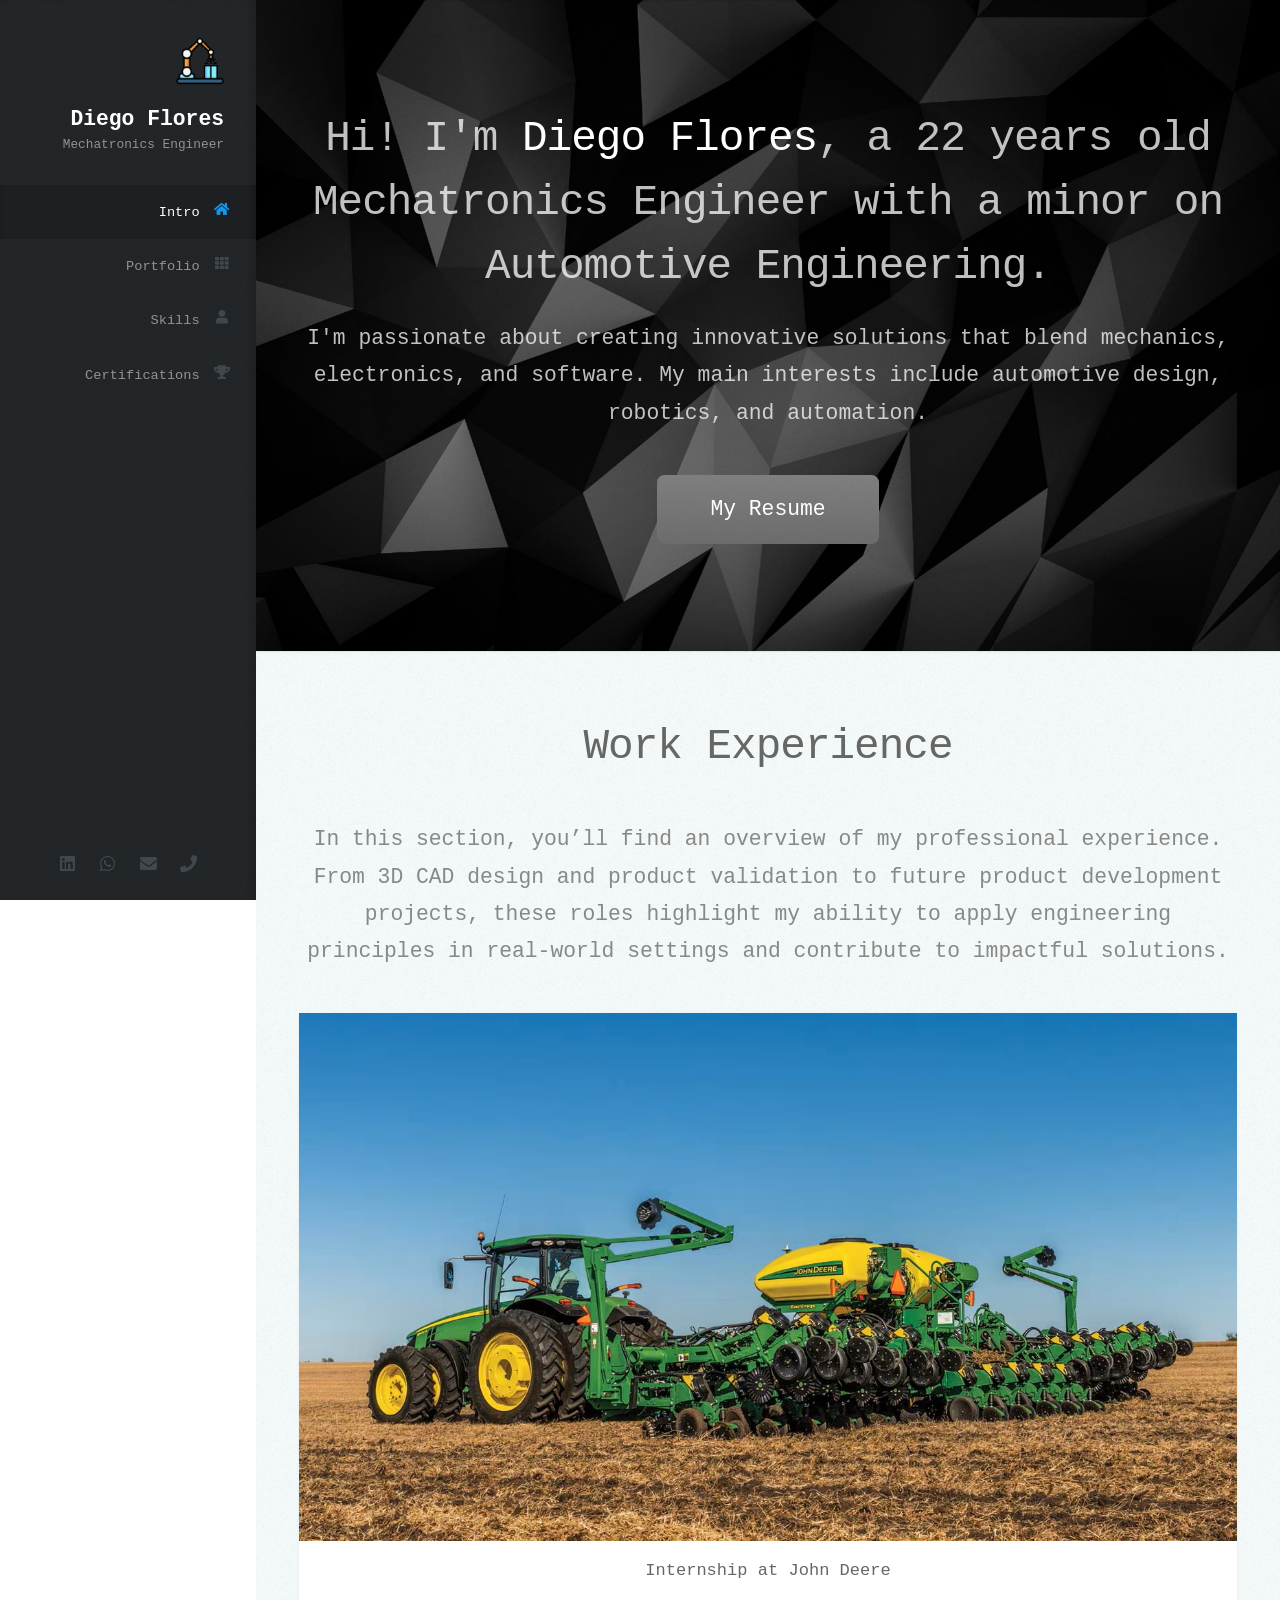
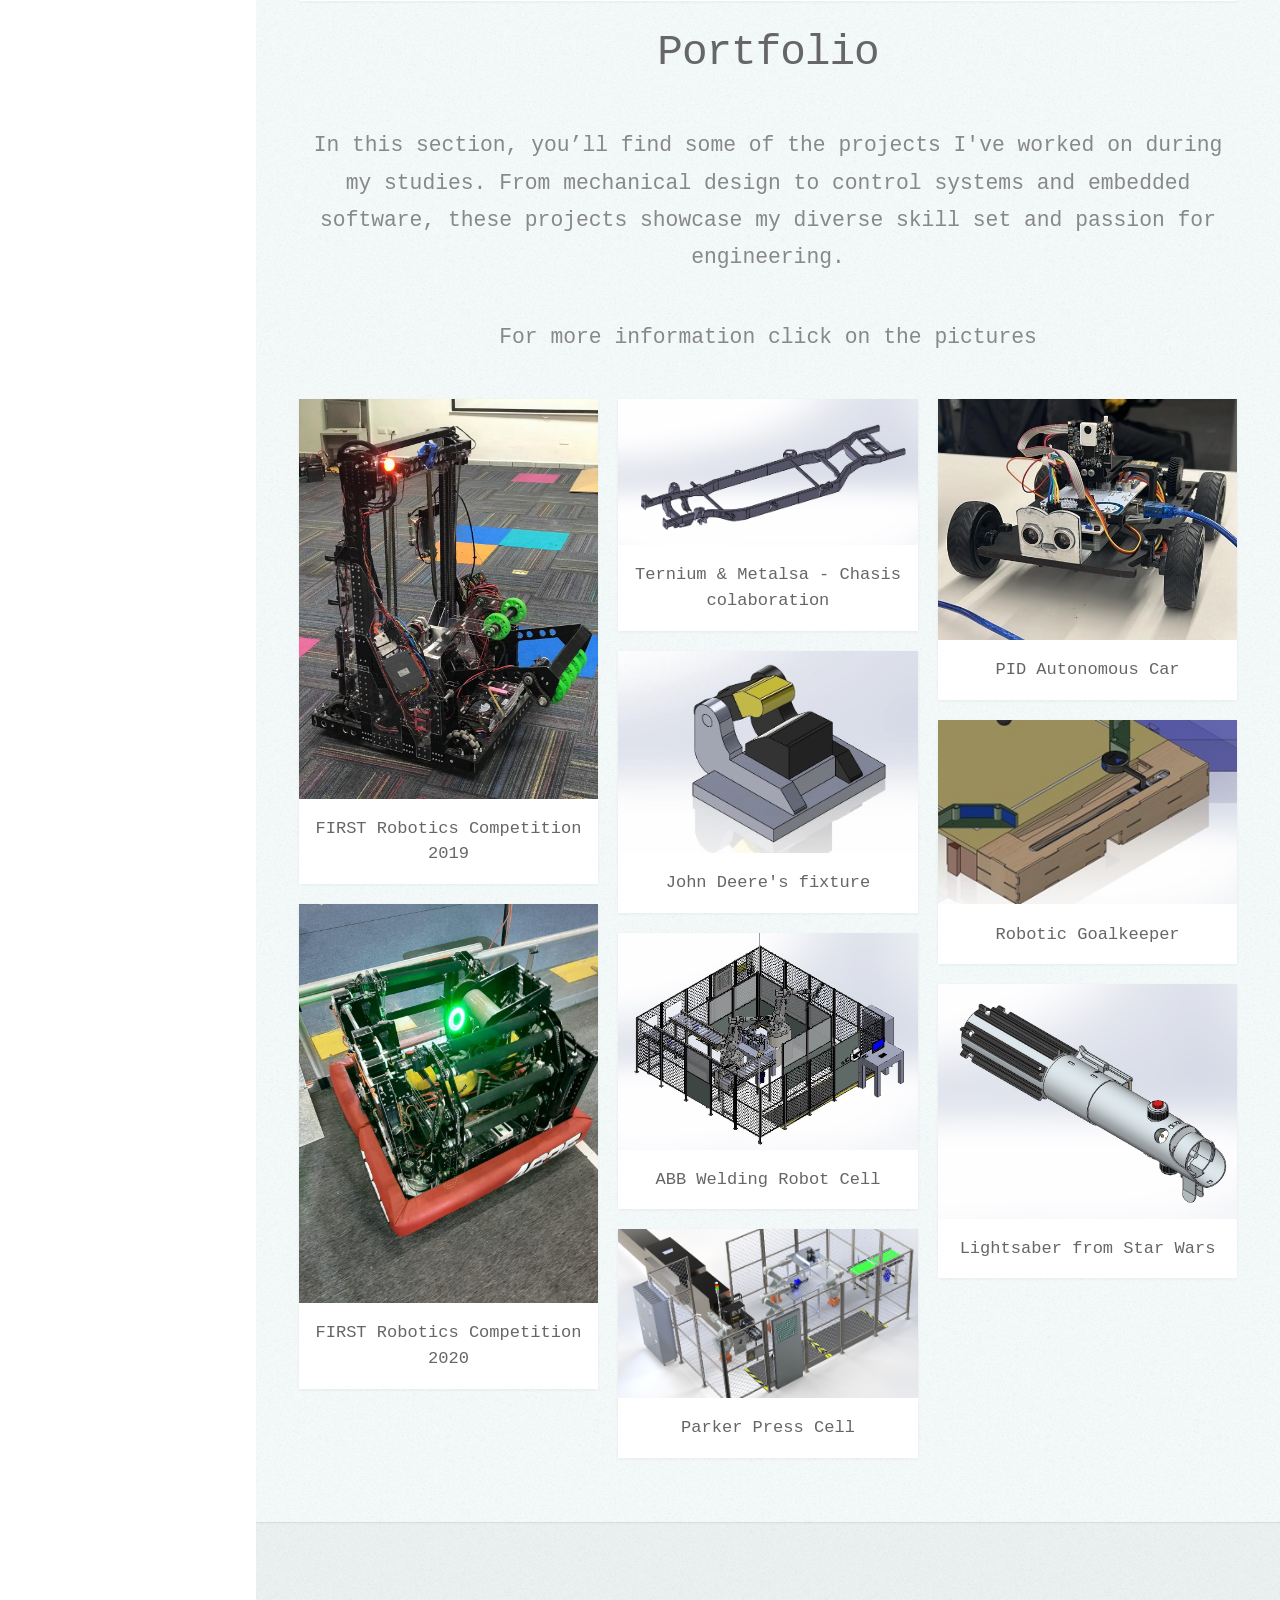
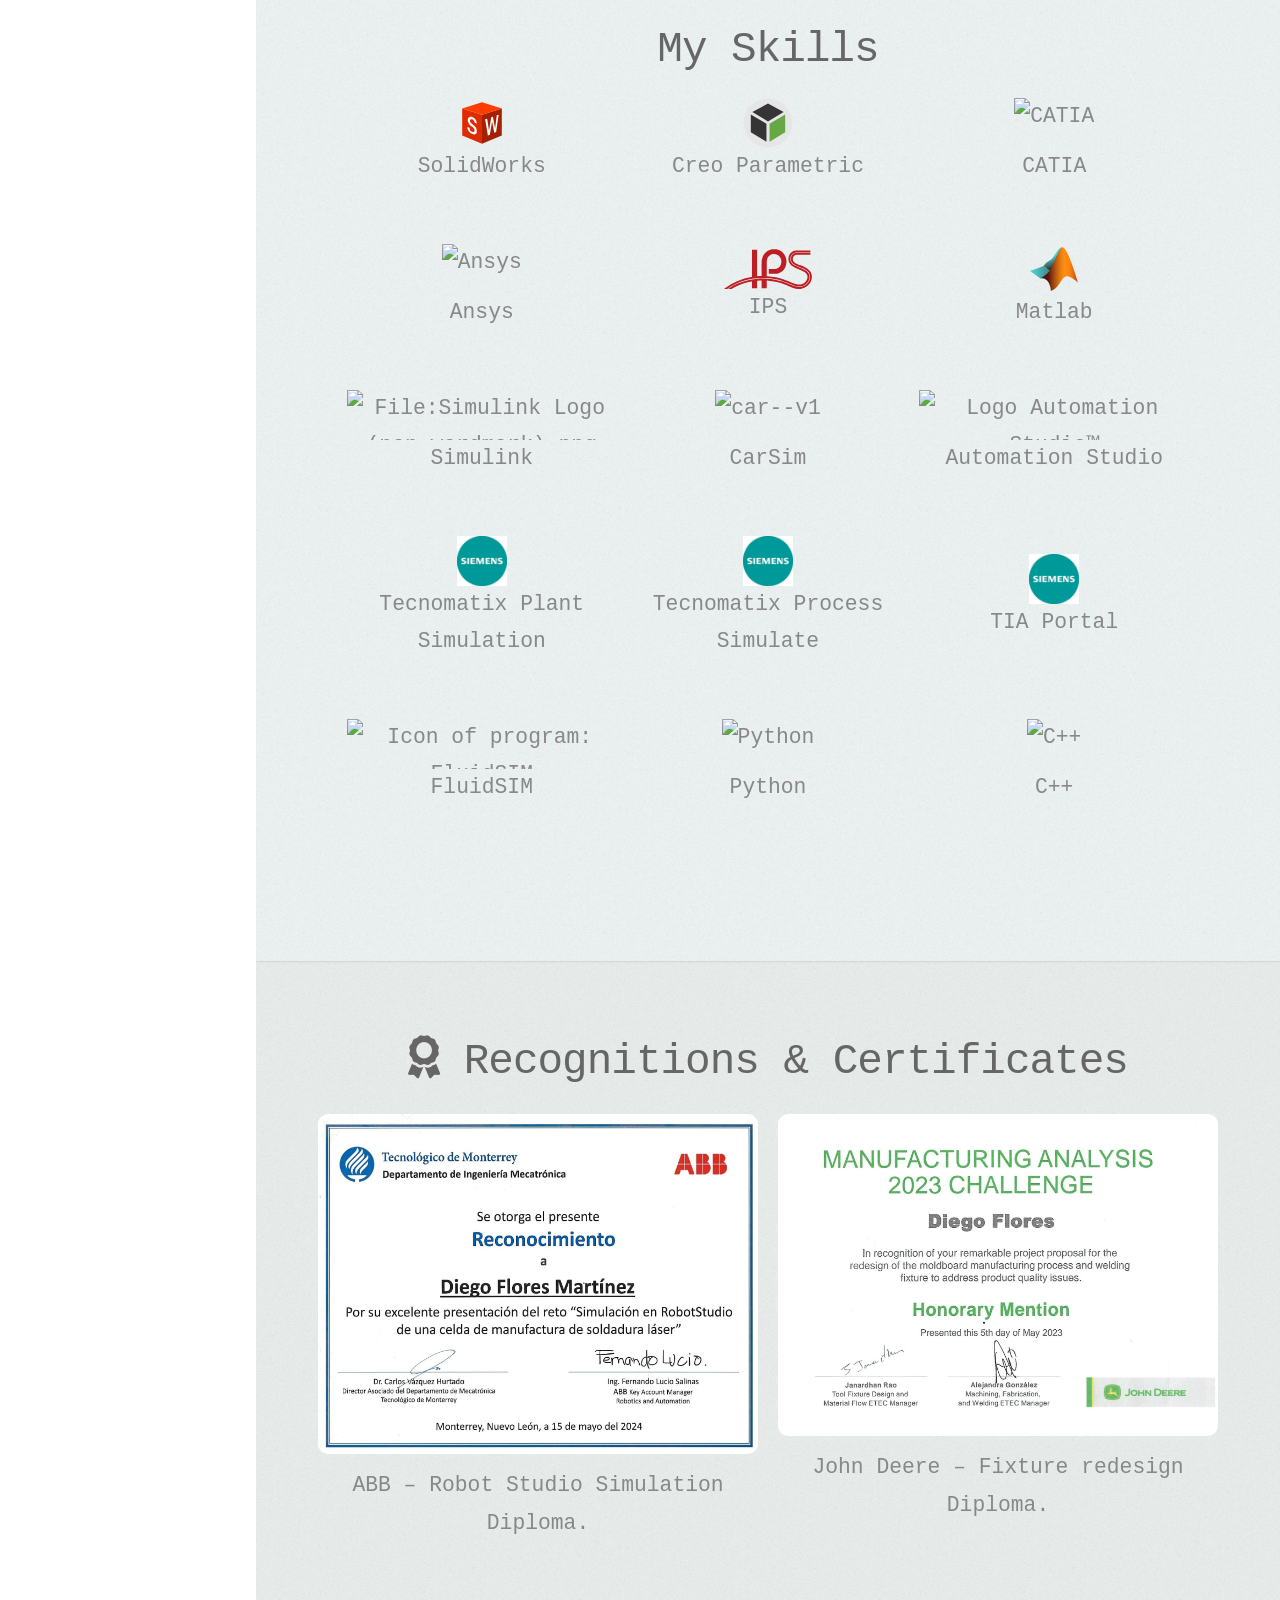
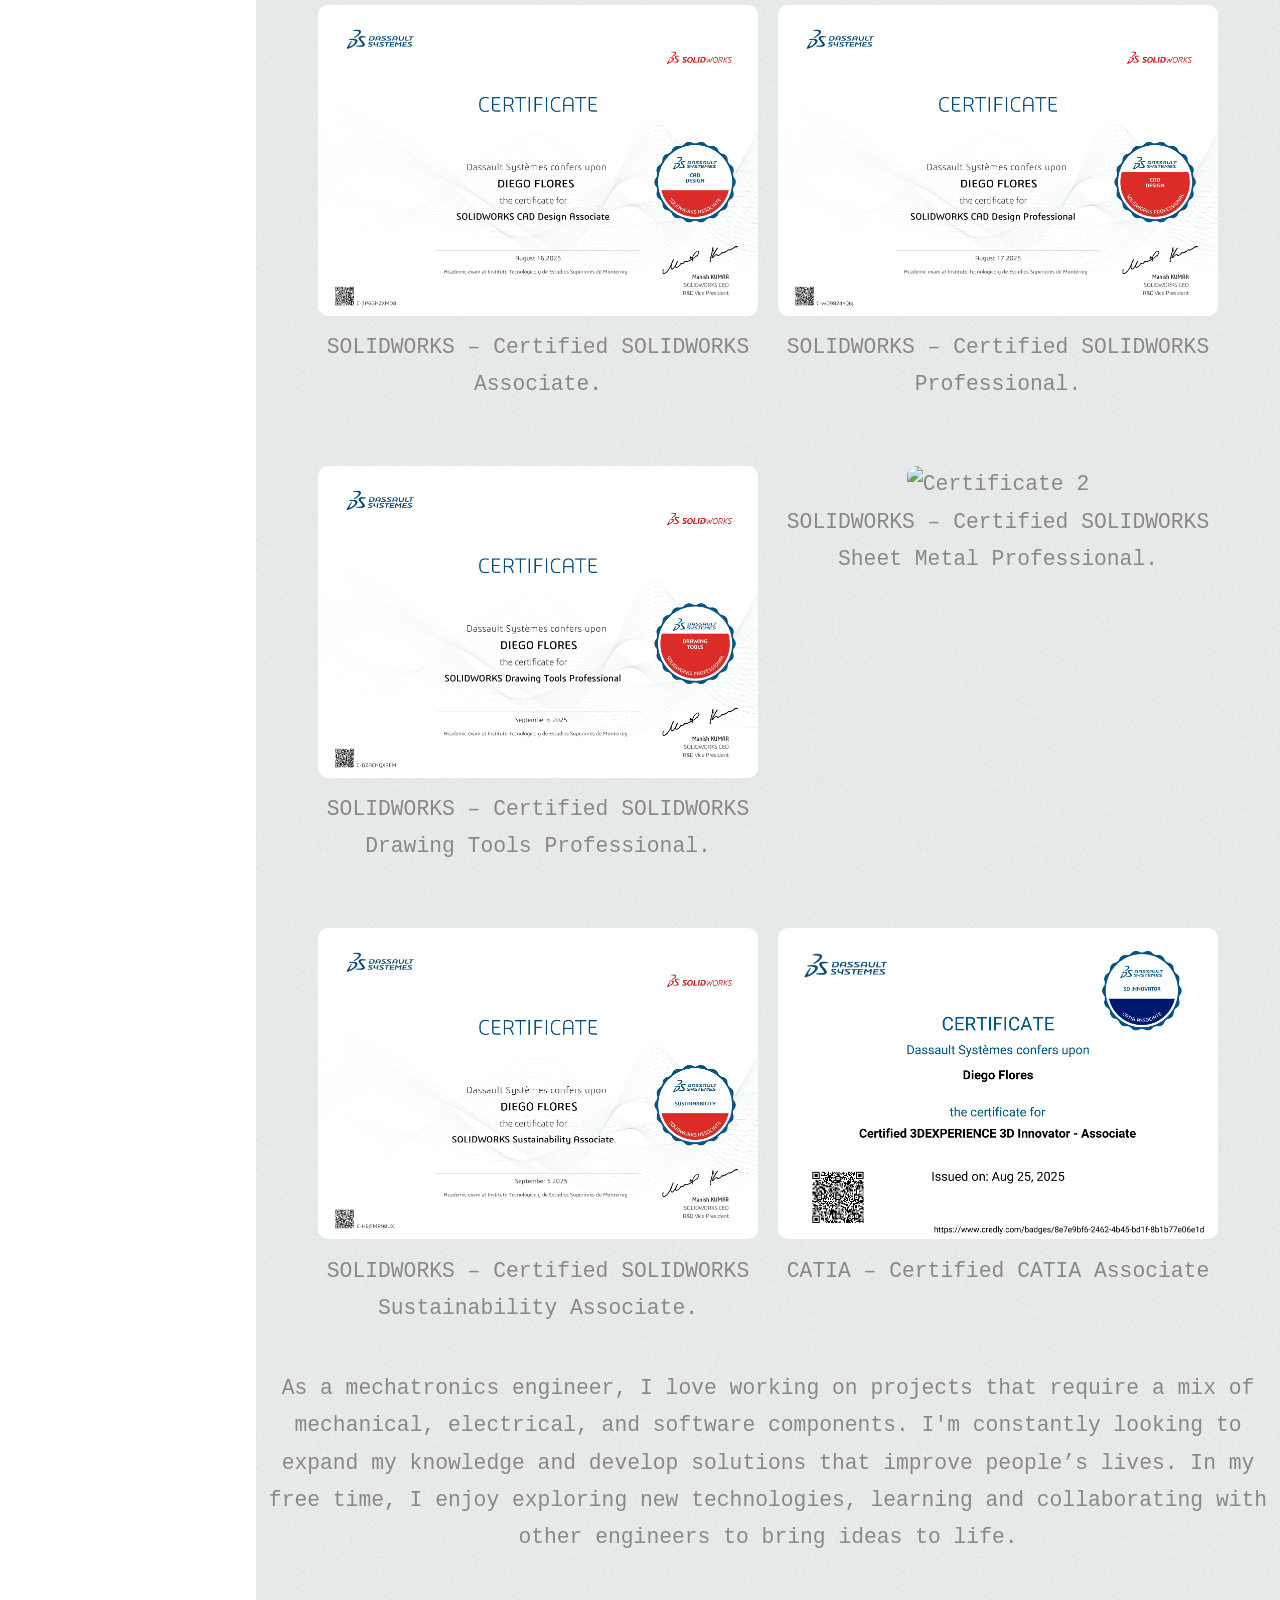
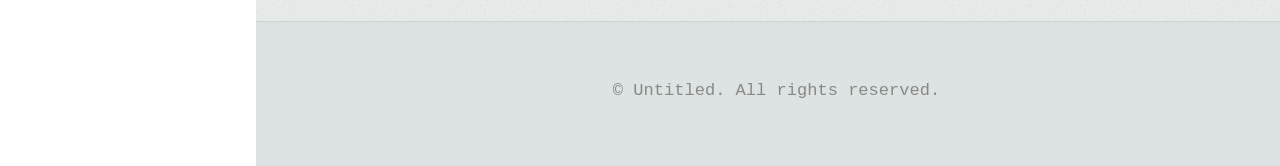
==== index.html @ e290569c "Update index.html" ====
<!DOCTYPE HTML>
<html>
	<head>
		<title>Personal Portfolio</title>
		<meta charset="utf-8" />
		<meta name="viewport" content="width=device-width, initial-scale=1, user-scalable=no" />
		<link rel="stylesheet" href="assets/css/main.css" />
	</head>
	<body class="is-preload">

		<!-- Header -->
			<div id="header">

				<div class="top">

					<!-- Logo -->
						<div id="logo">
							<span class="image avatar48"><img src="extras/format/avatar.png" type="png" alt="" /></span>
							<h1 id="title">Diego Flores</h1>
							<p>Mechatronics Engineer</p>
						</div>

					<!-- Nav -->
						<nav id="nav">
							<ul>
								<li><a href="#top" id="top-link"><span class="icon solid fa-home">Intro</span></a></li>
								<li><a href="#portfolio" id="portfolio-link"><span class="icon solid fa-th">Portfolio</span></a></li>
								<li><a href="#about" id="about-link"><span class="icon solid fa-user">Skills</span></a></li>
								<li><a href="#certification" id="certification-link"><span class="icon solid fa-trophy">Certifications</span></a></li>
							</ul>
						</nav>

				</div>

				<div class="bottom">

					<!-- Social Icons -->
					<ul class="icons">
						<!-- LinkedIn -->
						<li><a href="https://www.linkedin.com/in/diego-flores-martínez-45653a367/" class="icon brands fa-linkedin"><span class="label">LinkedIn</span></a></li>
						
						<!-- WhatsApp -->
						<li><a href="https://wa.me/528110156490" class="icon brands fa-whatsapp"><span class="label">WhatsApp</span></a></li>
						
						<!-- Correo electrónico -->
						<li><a href="mailto:diego_flomar@outlook.com" class="icon solid fa-envelope"><span class="label">Email</span></a></li>
						
						<!-- Teléfono para marcar -->
						<li><a href="tel:+52 (81) 1016490" class="icon solid fa-phone"><span class="label">Teléfono</span></a></li>
					</ul>
				</div>

			</div>

		<!-- Main -->
			<div id="main">

				<!-- Intro -->
					<section id="top" class="one dark cover">
						<div class="container">
							<header>
								<h2 class="alt">Hi! I'm <strong>Diego Flores</strong>, a 22 years old Mechatronics Engineer 
								with a minor on Automotive Engineering.</h2>
								<p>I'm passionate about creating innovative solutions that blend mechanics, electronics, and software.
								My main interests include automotive design, robotics, and automation.</p>
							</header>

							<footer>
								<a href="extras/pdf/Diego_Flores_Resume.pdf" class="button scrolly">My Resume</a>
							</footer>

						</div>
					</section>

				
			<div id="descriptionModal" class="modal">
  				<div class="modal-content">
    				<span class="close">&times;</span>
    				<div id="modalDescription"></div>
  				</div>
			</div>

					<!-- Portfolio -->
					<section id="portfolio" class="two">
						<div class="container">
							<header>
								<h2>Work Experience</h2>
							</header>
								<p>In this section, you’ll find an overview of my professional experience. 
								From 3D CAD design and product validation to future product development projects, 
								these roles highlight my ability to apply engineering principles in real-world 
								settings and contribute to impactful solutions.</p>
								<article class="item">
										<a href="#" class="image fit"><img src="extras/Projects/planter.jpg" alt="" /></a>
										<header>
    										<h3>Internship at John Deere</h3>
  										</header>
											<div class="description">
												<h3 id="title-hydraulics-jd" style="margin:0 0 6px;font-size:1rem;">Hydraulics Design Intern – John Deere</h3>
												<p style="margin:0 0 8px;font-size:.95rem;color:#555;"><em>Monterrey, NL, Mexico | Started Sep 2023</em></p>
												<ul style="margin:0;padding-left:18px;color:#222;line-height:1.45;font-size:.95rem;">
													<li>3D CAD design in Creo Parametric for continuous improvement projects.</li>
													<li>Participation in future product development projects (EPDP).</li>
													<li>Validation through FEA analysis using IPS.</li>
													<li>Workflow management and technical documentation support.</li>
												</ul>
  											</div>
										</article>
							
							<header>
								<h2>Portfolio</h2>
							</header>

							<p>In this section, you’ll find some of the projects I've worked on during my studies. 
								From mechanical design to control systems and embedded software, these projects showcase my diverse 
								skill set and passion for engineering.</p>
							<p> For more information click on the pictures</p>

							<div class="row">
								<div class="col-4 col-12-mobile">
									<article class="item">
										<a  class="image fit"><img src="extras/Projects/robot2019.jpg" alt="" /></a>
										<header>
    										<h3>FIRST Robotics Competition 2019</h3>
  										</header>
											<div class="description">
											<h3>FRC 2019</h3>
												<ul>
												    <li>Designed and built a competitive robot for the 2019 FIRST Robotics Competition (FRC).</li>
												    <li>Led mechanical design and CAD modeling, integrating electronic components for effective cable management.</li>
												    <li>Collaborated with teammates on design concepts, CAD work, and ensuring compatibility with sensors and actuators.</li>
												    <li>Participated in assembly and testing, gaining hands-on experience in iterative design and engineering problem-solving.</li>
												</ul>
  											</div>
										</article>

									<article class="item">
										<a  class="image fit"><img src="extras/Projects/robot2020.jpg" alt="" /></a>
										<header>
    										<h3>FIRST Robotics Competition 2020</h3>
  										</header>
											<div class="description">
												<h3>FRC 2020</h3>
												<ul>
												    <li>Participated in the 2020 FIRST Robotics Competition (FRC) with a focus on refining mechanical design and CAD modeling.</li>
												    <li>Contributed to optimizing the robot’s structure, layout, and cable management for reliable performance.</li>
												    <li>Collaborated with teammates on CAD design and integration of autonomous and teleoperated functions.</li>
												    <li>Served as the primary driver during competition, executing strategies and ensuring smooth robot operation.</li>
  												</ul>
													<div class="responsive-video">
  														<video autoplay muted loop>
    													<source src="extras/videos/Botbusters_Week_1_Auto.mp4" type="video/mp4">
  														</video>
													</div>
											</div>
									</article>
								</div>

								<div class="col-4 col-12-mobile">
									<article class="item">
										<a class="image fit"><img src="extras/Projects/chasis.jpg" alt="" /></a>
										<header>
    										<h3>Ternium & Metalsa - Chasis colaboration</h3>
  										</header>
											<div class="description">
												 <h3>Chasis Design</h3>
 <ul>
      <li>Collaborated with Ternium and Metalsa to design three modular chassis (internal combustion, battery electric, hybrid).</li>
      <li>Focused on modularity, weight reduction, and structural strength through material selection and design optimization.</li>
      <li>Worked closely with engineers to ensure compatibility across platforms and efficient assembly.</li>
    </ul>
												<a class="image fit"><img src="extras/Projects/CHASIS2.jpg" alt="" /></a><br>
 										<h3>FEM analysis</h3>
										    <ul>
      <li>Applied ANSYS Workbench to analyze stress distribution, deformation, and safety factors.</li>
      <li>Validated structural performance under different load conditions.</li>
      <li>Used results to refine design decisions and optimize chassis geometry.</li>
    </ul>
												<a href="#" class="image fit"><img src="extras/Projects/ANSY1.jpg" alt="" /></a>
											</div>
									</article>
									<article class="item">
										<a href="#" class="image fit"><img src="extras/Projects/deerefix.jpg" alt="" /></a>
										<header>
    										<h3>John Deere's fixture</h3>
  										</header>
											<div class="description">
												 <h3>John Deere's fixture</h3>

 <ul>
      <li>Collaborated with John Deere engineers and manufacturing specialists to design and build a custom fixture for bending metal plates.</li>
      <li>Ensured the fixture met strict performance and quality standards for reliable and repeatable outcomes.</li>
      <li>Applied knowledge of tolerances, material behavior during bending, and robust fixture design principles.</li>
      <li>Integrated customer requirements into practical engineering solutions through close teamwork and collaboration.</li>
    </ul>

											</div>
									</article>
									<article class="item">
										<a href="#" class="image fit"><img src="extras/Projects/abb_cell.jpg" alt="" /></a>
										<header>
    										<h3>ABB Welding Robot Cell</h3>
  										</header>
											<div class="description">
 <h3>Automated Welding Cell Design</h3>
    <ul>
      <li>Collaborated with ABB on the design and development of an automated welding cell using laser welding technology.</li>
      <li>Created detailed CAD designs and ran simulations in ABB Studio to validate system performance.</li>
      <li>Worked with engineers and safety specialists to meet operational time requirements while ensuring compliance with safety standards.</li>
      <li>Gained expertise in precision laser welding, safety considerations for automation, and integrating customer requirements into efficient manufacturing solutions.</li>
    </ul>
											<div class="responsive-video">
  												<video autoplay muted loop>
    											<source src="extras/videos/ABB.mp4" type="video/mp4">
  												</video>

									</article>				
									<article class="item">
										<a href="#" class="image fit"><img src="extras/Projects/CeldaParker.jpg" alt="" /></a>
										<header>
    										<h3>Parker Press Cell</h3>
  										</header>
											<div class="description">
							    <h3>Automation & Process Optimization</h3>
    <ul>
      <li>Collaborated with Parker to design and develop an advanced manufacturing cell for air conditioning valve production.</li>
      <li>Integrated robotic arms into assembly and machining operations to reduce human intervention and improve efficiency.</li>
      <li>Analyzed and optimized material handling, component positioning, precision assembly, and quality checks.</li>
      <li>Expanded knowledge of industrial automation, robotic integration, process control, and ergonomic safety considerations.</li>
      <li>Worked closely with engineers, technicians, and operators to deliver a reliable, efficient, and scalable solution aligned with production goals.</li>
    </ul>
											</div>
									</article>							
								</div>

								<div class="col-4 col-12-mobile">
									<article class="item">
										<a href="#" class="image fit"><img src="extras/Projects/Carrito_Autónomo.jpg" alt="" /></a>
										<header>
    										<h3>PID Autonomous Car</h3>
  										</header>
											<div class="description">
							<h3>Autonomous Navigation System</h3>
								<ul>
								<li>Collaborated with John Deere on developing a small-scale robotic car simulating tractor behavior.</li>
								<li>Designed to navigate a 10 × 10 meter square path with minimal deviation.</li>
								<li>Integrated multiple sensors (ultrasonic, odometers, and camera) for real-time obstacle detection and position tracking.</li>
								<li>Implemented PID controllers to fine-tune steering and speed for accurate path following.</li>
								<li>Worked with teammates on design, programming, and calibration to replicate realistic tractor movements under varying conditions.</li>
								<li>Gained expertise in feedback control systems, sensor fusion, autonomous navigation challenges, and iterative testing.</li>
								</ul>
									<a href="#" class="image fit">
									<img src="extras/Projects/pcb.jpg" alt=""
										style="display:block; width:40%; height:auto; margin:0 auto;" />
									</a>

											</div>
									</article>							
								
									<article class="item">
										<a href="#" class="image fit"><img src="extras/Projects/porteroCad.jpg" alt="" /></a>
										<header>
    										<h3>Robotic Goalkeeper</h3>
  										</header>
											<div class="description">
											    <h3>Mechatronics & Interactive Design</h3>
    <ul>
      <li>Designed and developed a robotic “goalkeeper” for a tabletop game, integrating mechanical design, electronics, and programming.</li>
      <li>Built the structure using 3D-printed parts, V-slot profiles, and MDF components fabricated from precise CAD models.</li>
      <li>Integrated a stepper motor for fast, precise side-to-side movements simulating real goalkeeping actions.</li>
      <li>Contributed to the full process: CAD modeling, mechanical assembly, electronics wiring, and control system programming.</li>
      <li>Enhanced skills in mechatronics, precision design, system integration, and iterative prototyping through teamwork.</li>
    </ul>
													<div class="responsive-video">
  														<video autoplay muted loop>
    													<source src="extras/videos/portero.mp4" type="video/mp4">
  														</video>
													</div>
												<footer style="text-align:center;">
  													<a href="extras/pdf/Evidencia_portero.pdf" class="button scrolly">Project Report</a>
												</footer>												
											</div>


									</article>																									
						
									<article class="item">
										<a href="#" class="image fit"><img src="extras/Projects/saber.jpg" /></a>
										<header>
    										<h3>Lightsaber from Star Wars</h3>
  										</header>
											<div class="description">
<h3>Lightsaber CAD & Rendering</h3>
    <ul>
      <li>Modeled a lightsaber in CAD software to practice advanced rendering techniques.</li>
      <li>Refined understanding of 3D design principles and photorealistic rendering.</li>
      <li>Developed skills in optimizing geometry for visualization efficiency.</li>
      <li>Experimented with textures, finishes, and lighting effects for realistic outcomes.</li>
    </ul>
												<div class="responsive-video">
  													<video autoplay muted loop>
    												<source src="extras/videos/saber.mp4" type="video/mp4">
  													</video>
												</div><br>
											
<h3>Certifications</h3>
    <ul>
      <li>Earned <strong>CSWA (Certified SOLIDWORKS Associate)</strong> and <strong>CSWP (Certified SOLIDWORKS Professional)</strong>.</li>
      <li>Validated proficiency in 3D modeling, design analysis, and problem-solving with SOLIDWORKS.</li>
      <li>Demonstrated ability to solve complex parametric design challenges efficiently and accurately.</li>
    </ul>
									</article>
								</div>
							</div>

						</div>
					</section>

				<!-- About Me -->
					<section id="about" class="three">
						<div class="container">

							<section id="skills">
							<h2>My Skills</h2>
							<div class="skills-grid">
								<!-- CAD software -->
								<div class="skill-item">
									<svg xmlns="http://www.w3.org/2000/svg" x="0px" y="0px" width="64" height="64" viewBox="0 0 48 48">
									<path fill="#dd2c00" d="M24,44L5,36V10l19,6V44z"></path><path fill="#a52005" d="M24,44l19-8V10l-19,6V44z"></path><path fill="#ff3d00" d="M5,10l19-6l19,6l-19,6L5,10z"></path><path fill="#fff" d="M36.538 29.214l1.645-12.583L40 16l-2.438 16.738-1.787.737-2.078-10.928-2.159 12.676L29.653 36 27 20.516l1.987-.69 1.763 11.661 2.135-13.015 1.604-.557L36.538 29.214zM16.855 31.103c0-.324-.036-.626-.109-.905-.073-.279-.206-.56-.399-.841-.193-.281-.458-.577-.794-.889-.336-.311-.766-.664-1.29-1.057-.572-.424-1.097-.864-1.577-1.319-.478-.454-.889-.931-1.232-1.431-.342-.499-.61-1.029-.803-1.59-.193-.561-.289-1.161-.289-1.801 0-.633.1-1.182.301-1.649.201-.468.485-.838.852-1.111.368-.273.809-.438 1.326-.492.519-.055 1.094.017 1.728.215.68.213 1.295.536 1.842.969.549.434 1.014.937 1.395 1.508.382.573.675 1.19.88 1.852.205.663.307 1.332.307 2.007l-2.137-.707c0-.39-.046-.764-.139-1.122-.092-.357-.234-.686-.424-.987-.19-.3-.43-.563-.719-.788-.289-.225-.629-.4-1.022-.526-.369-.119-.688-.167-.957-.144-.268.023-.491.103-.668.242-.177.138-.308.328-.392.569-.084.24-.126.516-.126.828 0 .587.208 1.145.625 1.676.418.533 1.059 1.112 1.925 1.741.682.495 1.276.99 1.779 1.485.505.497.926 1.009 1.263 1.534.337.527.588 1.077.753 1.649C18.917 30.592 19 31.201 19 31.846c0 .682-.104 1.258-.312 1.727-.207.469-.502.823-.884 1.063-.381.24-.84.36-1.378.363-.536.003-1.131-.118-1.784-.361-.579-.215-1.147-.531-1.704-.945-.555-.413-1.051-.907-1.489-1.484-.436-.575-.787-1.22-1.052-1.935C10.132 29.562 10 28.789 10 27.956l2.041.723c0 .499.066.951.199 1.357.133.406.315.765.546 1.077.232.313.506.579.824.8.318.221.662.4 1.032.534.731.266 1.283.271 1.654.014C16.668 32.204 16.855 31.75 16.855 31.103z"></path>
									</svg>
								<p>SolidWorks</p>
								</div>
								<div class="skill-item">
									<svg xmlns="http://www.w3.org/2000/svg" x="0px" y="0px" width="64" height="64" viewBox="0 0 64 64">
									<circle cx="32" cy="32" r="31" fill="#e6e6e6"></circle><polygon fill="#353535" points="32.002,6.99 12.002,17.99 32.002,29.99 52.002,17.99"></polygon><polygon fill="#65a844" points="54.002,43.99 34.002,55.99 34.002,32.99 54.002,20.99"></polygon><polygon fill="#353535" points="10.002,43.99 30.002,55.99 30.002,32.99 10.002,20.99"></polygon>
									</svg>
								<p>Creo Parametric</p>
								</div>
								<div class="skill-item">
								<img src="https://cdn.simpleicons.org/dassaultsystemes" alt="CATIA" width="50">
								<p>CATIA</p>
								</div>

								<!-- FEM -->
								<div class="skill-item">
								<img src="https://cdn.simpleicons.org/ansys" alt="Ansys" width="64">
								<p>Ansys</p>
								</div>
								
								<div class="skill-item">
								<img style="height:40px" alt="logo" src="[data-uri]">
								<p>IPS</p>
								</div>

								<!-- Matlab & Simulink -->
								<div class="skill-item">
									<svg xmlns="http://www.w3.org/2000/svg" x="0px" y="0px" width="50" height="50" viewBox="0 0 48 48">
									<linearGradient id="Z8bG89TnZW8~BwJjzqmnXa_r5Y16PcDkoWI_gr1" x1="22.645" x2="26.757" y1="10.881" y2="23.854" gradientUnits="userSpaceOnUse"><stop offset="0" stop-color="#4adddf"></stop><stop offset=".699" stop-color="#3f5352"></stop><stop offset=".863" stop-color="#442729"></stop></linearGradient><path fill="url(#Z8bG89TnZW8~BwJjzqmnXa_r5Y16PcDkoWI_gr1)" d="M21,27l-7-6c0,0,1-1.5,2.5-3s2.736-1.852,4.5-3c3.511-2.284,6.5-12,11-12L21,27z"></path><linearGradient id="Z8bG89TnZW8~BwJjzqmnXb_r5Y16PcDkoWI_gr2" x1="1" x2="37.775" y1="27.033" y2="27.033" gradientUnits="userSpaceOnUse"><stop offset="0" stop-color="#4adddf"></stop><stop offset=".792" stop-color="#3f5352"></stop><stop offset="1" stop-color="#442729"></stop></linearGradient><polygon fill="url(#Z8bG89TnZW8~BwJjzqmnXb_r5Y16PcDkoWI_gr2)" points="11,33.066 1,26 14,21 21.277,26.465 14,32.066"></polygon><linearGradient id="Z8bG89TnZW8~BwJjzqmnXc_r5Y16PcDkoWI_gr3" x1="11" x2="47" y1="24" y2="24" gradientUnits="userSpaceOnUse"><stop offset=".206" stop-color="#53140f"></stop><stop offset=".3" stop-color="#84360f"></stop><stop offset=".413" stop-color="#b85b10"></stop><stop offset=".511" stop-color="#df7610"></stop><stop offset=".59" stop-color="#f68710"></stop><stop offset=".639" stop-color="#ff8d10"></stop><stop offset=".729" stop-color="#fd8a10"></stop><stop offset=".8" stop-color="#f58010"></stop><stop offset=".865" stop-color="#e86f10"></stop><stop offset=".925" stop-color="#d65811"></stop><stop offset=".982" stop-color="#c03a11"></stop><stop offset="1" stop-color="#b72f11"></stop></linearGradient><path fill="url(#Z8bG89TnZW8~BwJjzqmnXc_r5Y16PcDkoWI_gr3)" d="M32,3c5,0,13,27,15,34c0,0-7.017-6.63-11-6s-5.47,6.548-9.725,10.756C23.5,44.5,21,45,21,45	s-0.206-8.124-5-11c-2.5-1.5-5-1-5-1s6.049-2.901,9.474-8.174S28.5,3,32,3z"></path>
									</svg>
								<p>Matlab</p>
								</div>

								<div class="skill-item">
									<img alt="File:Simulink Logo (non-wordmark).png" src="https://upload.wikimedia.org/wikipedia/commons/thumb/3/36/Simulink_Logo_%28non-wordmark%29.png/960px-Simulink_Logo_%28non-wordmark%29.png?20220406131749" decoding="async"  height="50" srcset="https://upload.wikimedia.org/wikipedia/commons/3/36/Simulink_Logo_%28non-wordmark%29.png?20220406131749 2x" data-file-width="1100" data-file-height="1100">
									<p>Simulink</p>
								</div>

								<!-- CarSim -->
								<div class="skill-item">
									<img  height="50" src="https://www.carsim.com/products/carsim/images/logo.png" alt="car--v1"/>
									<p>CarSim</p>
								</div>

								<!-- Automation Studio -->
								<div class="skill-item">
									<img title="Logo Automation Studio™" class="topbanner" style="float:right;" alt="Logo Automation Studio™" src="https://www.famictech.com/portals/0/images/automation-studio-pro/Top-banner-logo-as.png">
									<p>Automation Studio</p>
								</div>

								<!-- Tecnomatix -->
								<div class="skill-item">
									<img style="height:50px" alt="logo" src="extras/Icons/siemens_logo.jfif">
									<p>Tecnomatix Plant Simulation</p>
								</div>
								
								<div class="skill-item">
									<img style="height:50px" alt="logo" src="extras/Icons/siemens_logo.jfif">
									<p>Tecnomatix Process Simulate</p>
								</div>

								<div class="skill-item">
									<img style="height:50px" alt="logo" src="extras/Icons/siemens_logo.jfif">
									<p>TIA Portal</p>
								</div>

								<!-- FluidSIM -->
								<div class="skill-item">
									<img src="https://sc.filehippo.net/images/t_app-icon-s/p/36d0dcd1-62b8-4846-95b1-5f178c6237c9/1679223871/fluidsim-logo" srcset="https://sc.filehippo.net/images/t_app-icon-s/p/36d0dcd1-62b8-4846-95b1-5f178c6237c9/1679223871/fluidsim-logo, https://sc.filehippo.net/images/t_app-icon-m/p/36d0dcd1-62b8-4846-95b1-5f178c6237c9/1679223871/fluidsim-logo 2x" class="js-on-error UzUkPA" height="50" loading="eager" fetchpriority="high" data-meta="icon" alt="Icon of program: FluidSIM" style="background: none;">
									<p>FluidSIM</p>
								</div>

								<!-- Programming languages -->
								<div class="skill-item">
								<img src="https://cdn.simpleicons.org/python" alt="Python" width="50">
								<p>Python</p>
								</div>
								<div class="skill-item">
								<img src="https://cdn.simpleicons.org/cplusplus" alt="C++" width="50">
								<p>C++</p>
								</div>
						
								
							</div>
							</section>
					</section>

				<!-- certification -->
					<section id="certification" class="four">
						<section id="certificates">
								<h2><i class="icon solid fa-award"></i> Recognitions & Certificates</h2>
								<div class="cert-grid">
									<div class="cert-item">
									<img src="extras/Projects/Diploma_ABB.jpg" alt="Certificate 3" onclick="openModal(this)">
									<p>ABB – Robot Studio Simulation Diploma.</p>
									</div>
									<div class="cert-item">
									<img src="extras/Projects/Diploma_Deere.jpg" alt="Certificate 4" onclick="openModal(this)">
									<p>John Deere – Fixture redesign Diploma.</p>
									</div>
									<div class="cert-item">
									<img src="extras/Projects/CSWA.jpg" alt="Certificate 1" onclick="openModal(this)">
									<p>SOLIDWORKS – Certified SOLIDWORKS Associate.</p>
									</div>
									<div class="cert-item">
									<img src="extras/Projects/CSWP.jpg" alt="Certificate 2" onclick="openModal(this)">
									<p>SOLIDWORKS – Certified SOLIDWORKS Professional.</p>
									</div>
									<div class="cert-item">
									<img src="extras/Projects/CSWPA-DT.jpg" alt="Certificate 2" onclick="openModal(this)">
									<p>SOLIDWORKS – Certified SOLIDWORKS Drawing Tools Professional.</p>
									</div>
									<div class="cert-item">
									<img src="extras/Projects/CSWP-SM.jpg" alt="Certificate 2" onclick="openModal(this)">
									<p>SOLIDWORKS – Certified SOLIDWORKS Sheet Metal Professional.</p>
									</div>
									<div class="cert-item">
									<img src="extras/Projects/CSDA.jpg" alt="Certificate 2" onclick="openModal(this)">
									<p>SOLIDWORKS – Certified SOLIDWORKS Sustainability Associate.</p>
									</div>
									<div class="cert-item">
									<img src="extras/Projects/CATIA1.jpg" alt="Certificate 4" onclick="openModal(this)">
									<p>CATIA – Certified CATIA Associate</p>
									</div>
								</div>

								<!-- Modal para ver imagen en grande -->
								<div id="imgModal" class="modal" onclick="closeModal()">
								<span class="close">&times;</span>
								<img class="modal-content" id="modalImg">
								</div>
								<script>
								function openModal(img) {
								const modal = document.getElementById("imgModal");
								const modalImg = document.getElementById("modalImg");
								modal.style.display = "flex";   // se abre el modal
								modalImg.src = img.src;
								}

								function closeModal() {
								document.getElementById("imgModal").style.display = "none";
								}
								</script>
								</body>
								</html>
  						<div class="container"></div>
									<p>As a mechatronics engineer, I love working on projects
									that require a mix of mechanical, electrical, and software 
									components. I'm constantly looking to expand my knowledge 
									and develop solutions that improve people’s lives. In my 
									free time, I enjoy exploring new technologies, learning 
									and collaborating with other engineers to bring ideas to life.</p>
						</div>
					</section>


			</div>

		<!-- Footer -->
			<div id="footer">

				<!-- Copyright -->
					<ul class="copyright">
						<li>&copy; Untitled. All rights reserved.</li>
					</ul>

			</div>

		<!-- Scripts -->
			<script src="assets/js/jquery.min.js"></script>
			<script src="assets/js/jquery.scrolly.min.js"></script>
			<script src="assets/js/jquery.scrollex.min.js"></script>
			<script src="assets/js/browser.min.js"></script>
			<script src="assets/js/breakpoints.min.js"></script>
			<script src="assets/js/util.js"></script>
			<script src="assets/js/main.js"></script>

	</body>
</html>
---- assets/css/main.css ----
@import url("fontawesome-all.min.css");
@import url("https://fonts.googleapis.com/css?family=Source+Sans+Pro:300,300italic,400,600");

/*
	Prologue by HTML5 UP
	html5up.net | @ajlkn
	Free for personal and commercial use under the CCA 3.0 license (html5up.net/license)
*/

html, body, div, span, applet, object,
iframe, h1, h2, h3, h4, h5, h6, p, blockquote,
pre, a, abbr, acronym, address, big, cite,
code, del, dfn, em, img, ins, kbd, q, s, samp,
small, strike, strong, sub, sup, tt, var, b,
u, i, center, dl, dt, dd, ol, ul, li, fieldset,
form, label, legend, table, caption, tbody,
tfoot, thead, tr, th, td, article, aside,
canvas, details, embed, figure, figcaption,
footer, header, hgroup, menu, nav, output, ruby,
section, summary, time, mark, audio, video {
	margin: 0;
	padding: 0;
	border: 0;
	font-size: 100%;
	font-family: "Ubuntu Mono", monospace;
	vertical-align: baseline;}

article, aside, details, figcaption, figure,
footer, header, hgroup, menu, nav, section {
	display: block;}

.description {
  display: none;
}


.responsive-video {
  position: relative;
  padding-bottom: 56.25%; /* 16:9 aspect ratio */
  height: 0;
  overflow: hidden;
}

.responsive-video video {
  position: absolute;
  top: 0;
  left: 0;
  width: 100%;
  height: 100%;
}

.cert-grid {
  display: grid;
  grid-template-columns: repeat(2, 1fr); /* siempre 2 columnas */
  gap: 20px;
  margin-top: 20px;
  max-width: 900px;
  margin-left: auto;
  margin-right: auto;
}

.cert-item {
  text-align: center;
}

.cert-item img {
  width: 100%;
  max-width: 100%;
  height: auto;
  border-radius: 10px;
  cursor: pointer;
  transition: transform 0.2s;
}

.cert-item img:hover {
  transform: scale(1.03);
  box-shadow: 0 4px 12px rgba(0,0,0,0.25);
}

/* Modal oculto por defecto */
.modal {
  display: none; 
  position: fixed;
  z-index: 1000;
  left: 0; top: 0;
  width: 100%; height: 100%;
  background-color: rgba(0,0,0,0.9);
  align-items: center;
  justify-content: center;
}

/* Imagen dentro del modal */
.modal-content {
  max-width: 90%;
  max-height: 90%;
  border-radius: 10px;
  box-shadow: 0 4px 20px rgba(0,0,0,0.5);
}

/* Botón cerrar */
.close {
  position: absolute;
  top: 20px; right: 40px;
  color: #fff;
  font-size: 40px;
  font-weight: bold;
  cursor: pointer;
}

/* Modal (background) */
.modal {
  display: none;
  position: fixed;
  z-index: 1000;
  left: 0;
  top: 0;
  width: 100%;
  height: 100%;
  overflow: auto;
  background-color: rgba(0, 0, 0, 0.7);
}

/* Modal Content */
.modal-content {
  background-color: #fff;
  margin: 10% auto;
  padding: 20px;
  border-radius: 10px;
  width: 80%;
  max-width: 750px;
  max-height: 80vh;
  overflow-y: auto;
  box-shadow: 0 0 10px rgba(0,0,0,0.5);
}

/* Close Button */
.close {
  color: #aaa;
  float: right;
  font-size: 28px;
  font-weight: bold;
  cursor: pointer;
}

.close:hover,
.close:focus {
  color: black;
  text-decoration: none;
}

/* Description Text */
#modalDescription {
  font-size: 16px; /* Adjust as needed! */
  line-height: 1.5;
  text-align: justify;
  color: #333;
}

body {
	line-height: 1;
}

ol, ul {
	list-style: none;
}

blockquote, q {
	quotes: none;
}

	blockquote:before, blockquote:after, q:before, q:after {
		content: '';
		content: none;
	}

table {
	border-collapse: collapse;
	border-spacing: 0;
}

body {
	-webkit-text-size-adjust: none;
}

mark {
	background-color: transparent;
	color: inherit;
}

input::-moz-focus-inner {
	border: 0;
	padding: 0;
}

input, select, textarea {
	-moz-appearance: none;
	-webkit-appearance: none;
	-ms-appearance: none;
	appearance: none;
}

/* Basic */

	html {
		box-sizing: border-box;
	}

	*, *:before, *:after {
		box-sizing: inherit;
	}

	body {
		background: #fff;
		font-family: 'Source Sans Pro', sans-serif;
		font-size: 19pt;
		font-weight: 300;
		line-height: 1.75em;
		color: #888;
	}

		body.is-preload *, body.is-preload *:before, body.is-preload *:after {
			-moz-animation: none !important;
			-webkit-animation: none !important;
			-ms-animation: none !important;
			animation: none !important;
			-moz-transition: none !important;
			-webkit-transition: none !important;
			-ms-transition: none !important;
			transition: none !important;
		}

	input, textarea, select {
		font-family: 'Source Sans Pro', sans-serif;
		font-size: 19pt;
		font-weight: 300;
		line-height: 1.75em;
		color: #888;
	}

	h1, h2, h3, h4, h5, h6 {
		font-weight: 300;
		color: #666;
		line-height: 1.5em;
	}

	h1 a, h2 a, h3 a, h4 a, h5 a, h6 a {
		color: inherit;
		text-decoration: none;
	}

		h1 a strong, h2 a strong, h3 a strong, h4 a strong, h5 a strong, h6 a strong {
			color: #333;
		}

	h2 {
		font-size: 2em;
		letter-spacing: -1px;
	}

		h2.alt {
			color: #ffffff;
		}

			h2.alt strong {
				color: #ffffff;
			}

	h3 {
		font-size: 1.5em;
	}

	header {
		margin: 0 0 2em 0;
	}

		header > p {
			margin: 1em 0 0 0;
		}

	footer {
		margin: 2em 0 0 0;
	}

	strong, b {
		font-weight: 300;
		color: #666;
	}

	em, i {
		font-style: italic;
	}

	a {
		text-decoration: none;
		color: inherit;
		border-bottom: dotted 1px rgba(128, 128, 128, 0.5);
		-moz-transition: color 0.35s ease-in-out, border-bottom-color 0.35s ease-in-out;
		-webkit-transition: color 0.35s ease-in-out, border-bottom-color 0.35s ease-in-out;
		-ms-transition: color 0.35s ease-in-out, border-bottom-color 0.35s ease-in-out;
		transition: color 0.35s ease-in-out, border-bottom-color 0.35s ease-in-out;
		outline: 0;
	}

		a:hover {
			color: #E27689;
			border-bottom-color: rgba(255, 255, 255, 0);
		}

	sub {
		position: relative;
		top: 0.5em;
		font-size: 0.8em;
	}

	sup {
		position: relative;
		top: -0.5em;
		font-size: 0.8em;
	}

	hr {
		border: 0;
		border-top: solid 1px #ddd;
	}

	blockquote {
		border-left: solid 0.5em #ddd;
		padding: 1em 0 1em 2em;
		font-style: italic;
	}

	p, ul, ol, dl, table {
		margin-bottom: 2em;
	}

	br.clear {
		clear: both;
	}

/* Container */

	.container {
		margin: 0 auto;
		max-width: 100%;
		width: 1400px;
	}

		@media screen and (min-width: 961px) and (max-width: 1880px) {

			.container {
				width: 1200px;
			}

		}

		@media screen and (min-width: 961px) and (max-width: 1620px) {

			.container {
				width: 960px;
			}

		}

		@media screen and (min-width: 961px) and (max-width: 1320px) {

			.container {
				width: 100%;
			}

		}

		@media screen and (max-width: 960px) {

			.container {
				width: 100%;
			}

		}

		@media screen and (max-width: 736px) {

			.container {
				width: 100%;
			}

		}

/* Row */

	.row {
		display: flex;
		flex-wrap: wrap;
		box-sizing: border-box;
		align-items: stretch;
	}

		.row > * {
			box-sizing: border-box;
		}

		.row.gtr-uniform > * > :last-child {
			margin-bottom: 0;
		}

		.row.aln-left {
			justify-content: flex-start;
		}

		.row.aln-center {
			justify-content: center;
		}

		.row.aln-right {
			justify-content: flex-end;
		}

		.row.aln-top {
			align-items: flex-start;
		}

		.row.aln-middle {
			align-items: center;
		}

		.row.aln-bottom {
			align-items: flex-end;
		}

		.row > .imp {
			order: -1;
		}

		.row > .col-1 {
			width: 8.33333%;
		}

		.row > .off-1 {
			margin-left: 8.33333%;
		}

		.row > .col-2 {
			width: 16.66667%;
		}

		.row > .off-2 {
			margin-left: 16.66667%;
		}

		.row > .col-3 {
			width: 25%;
		}

		.row > .off-3 {
			margin-left: 25%;
		}

		.row > .col-4 {
			width: 33.33333%;
		}

		.row > .off-4 {
			margin-left: 33.33333%;
		}

		.row > .col-5 {
			width: 41.66667%;
		}

		.row > .off-5 {
			margin-left: 41.66667%;
		}

		.row > .col-6 {
			width: 50%;
		}

		.row > .off-6 {
			margin-left: 50%;
		}

		.row > .col-7 {
			width: 58.33333%;
		}

		.row > .off-7 {
			margin-left: 58.33333%;
		}

		.row > .col-8 {
			width: 66.66667%;
		}

		.row > .off-8 {
			margin-left: 66.66667%;
		}

		.row > .col-9 {
			width: 75%;
		}

		.row > .off-9 {
			margin-left: 75%;
		}

		.row > .col-10 {
			width: 83.33333%;
		}

		.row > .off-10 {
			margin-left: 83.33333%;
		}

		.row > .col-11 {
			width: 91.66667%;
		}

		.row > .off-11 {
			margin-left: 91.66667%;
		}

		.row > .col-12 {
			width: 100%;
		}

		.row > .off-12 {
			margin-left: 100%;
		}

		.row.gtr-0 {
			margin-top: 0px;
			margin-left: 0px;
		}

			.row.gtr-0 > * {
				padding: 0px 0 0 0px;
			}

			.row.gtr-0.gtr-uniform {
				margin-top: 0px;
			}

				.row.gtr-0.gtr-uniform > * {
					padding-top: 0px;
				}

		.row.gtr-25 {
			margin-top: -10px;
			margin-left: -10px;
		}

			.row.gtr-25 > * {
				padding: 10px 0 0 10px;
			}

			.row.gtr-25.gtr-uniform {
				margin-top: -10px;
			}

				.row.gtr-25.gtr-uniform > * {
					padding-top: 10px;
				}

		.row.gtr-50 {
			margin-top: -20px;
			margin-left: -20px;
		}

			.row.gtr-50 > * {
				padding: 20px 0 0 20px;
			}

			.row.gtr-50.gtr-uniform {
				margin-top: -20px;
			}

				.row.gtr-50.gtr-uniform > * {
					padding-top: 20px;
				}

		.row {
			margin-top: -40px;
			margin-left: -40px;
		}

			.row > * {
				padding: 40px 0 0 40px;
			}

			.row.gtr-uniform {
				margin-top: -40px;
			}

				.row.gtr-uniform > * {
					padding-top: 40px;
				}

		.row.gtr-150 {
			margin-top: -60px;
			margin-left: -60px;
		}

			.row.gtr-150 > * {
				padding: 60px 0 0 60px;
			}

			.row.gtr-150.gtr-uniform {
				margin-top: -60px;
			}

				.row.gtr-150.gtr-uniform > * {
					padding-top: 60px;
				}

		.row.gtr-200 {
			margin-top: -80px;
			margin-left: -80px;
		}

			.row.gtr-200 > * {
				padding: 80px 0 0 80px;
			}

			.row.gtr-200.gtr-uniform {
				margin-top: -80px;
			}

				.row.gtr-200.gtr-uniform > * {
					padding-top: 80px;
				}

		@media screen and (min-width: 961px) and (max-width: 1880px) {

			.row {
				display: flex;
				flex-wrap: wrap;
				box-sizing: border-box;
				align-items: stretch;
			}

				.row > * {
					box-sizing: border-box;
				}

				.row.gtr-uniform > * > :last-child {
					margin-bottom: 0;
				}

				.row.aln-left {
					justify-content: flex-start;
				}

				.row.aln-center {
					justify-content: center;
				}

				.row.aln-right {
					justify-content: flex-end;
				}

				.row.aln-top {
					align-items: flex-start;
				}

				.row.aln-middle {
					align-items: center;
				}

				.row.aln-bottom {
					align-items: flex-end;
				}

				.row > .imp-wide {
					order: -1;
				}

				.row > .col-1-wide {
					width: 8.33333%;
				}

				.row > .off-1-wide {
					margin-left: 8.33333%;
				}

				.row > .col-2-wide {
					width: 16.66667%;
				}

				.row > .off-2-wide {
					margin-left: 16.66667%;
				}

				.row > .col-3-wide {
					width: 25%;
				}

				.row > .off-3-wide {
					margin-left: 25%;
				}

				.row > .col-4-wide {
					width: 33.33333%;
				}

				.row > .off-4-wide {
					margin-left: 33.33333%;
				}

				.row > .col-5-wide {
					width: 41.66667%;
				}

				.row > .off-5-wide {
					margin-left: 41.66667%;
				}

				.row > .col-6-wide {
					width: 50%;
				}

				.row > .off-6-wide {
					margin-left: 50%;
				}

				.row > .col-7-wide {
					width: 58.33333%;
				}

				.row > .off-7-wide {
					margin-left: 58.33333%;
				}

				.row > .col-8-wide {
					width: 66.66667%;
				}

				.row > .off-8-wide {
					margin-left: 66.66667%;
				}

				.row > .col-9-wide {
					width: 75%;
				}

				.row > .off-9-wide {
					margin-left: 75%;
				}

				.row > .col-10-wide {
					width: 83.33333%;
				}

				.row > .off-10-wide {
					margin-left: 83.33333%;
				}

				.row > .col-11-wide {
					width: 91.66667%;
				}

				.row > .off-11-wide {
					margin-left: 91.66667%;
				}

				.row > .col-12-wide {
					width: 100%;
				}

				.row > .off-12-wide {
					margin-left: 100%;
				}

				.row.gtr-0 {
					margin-top: 0px;
					margin-left: 0px;
				}

					.row.gtr-0 > * {
						padding: 0px 0 0 0px;
					}

					.row.gtr-0.gtr-uniform {
						margin-top: 0px;
					}

						.row.gtr-0.gtr-uniform > * {
							padding-top: 0px;
						}

				.row.gtr-25 {
					margin-top: -10px;
					margin-left: -10px;
				}

					.row.gtr-25 > * {
						padding: 10px 0 0 10px;
					}

					.row.gtr-25.gtr-uniform {
						margin-top: -10px;
					}

						.row.gtr-25.gtr-uniform > * {
							padding-top: 10px;
						}

				.row.gtr-50 {
					margin-top: -20px;
					margin-left: -20px;
				}

					.row.gtr-50 > * {
						padding: 20px 0 0 20px;
					}

					.row.gtr-50.gtr-uniform {
						margin-top: -20px;
					}

						.row.gtr-50.gtr-uniform > * {
							padding-top: 20px;
						}

				.row {
					margin-top: -40px;
					margin-left: -40px;
				}

					.row > * {
						padding: 40px 0 0 40px;
					}

					.row.gtr-uniform {
						margin-top: -40px;
					}

						.row.gtr-uniform > * {
							padding-top: 40px;
						}

				.row.gtr-150 {
					margin-top: -60px;
					margin-left: -60px;
				}

					.row.gtr-150 > * {
						padding: 60px 0 0 60px;
					}

					.row.gtr-150.gtr-uniform {
						margin-top: -60px;
					}

						.row.gtr-150.gtr-uniform > * {
							padding-top: 60px;
						}

				.row.gtr-200 {
					margin-top: -80px;
					margin-left: -80px;
				}

					.row.gtr-200 > * {
						padding: 80px 0 0 80px;
					}

					.row.gtr-200.gtr-uniform {
						margin-top: -80px;
					}

						.row.gtr-200.gtr-uniform > * {
							padding-top: 80px;
						}

		}

		@media screen and (min-width: 961px) and (max-width: 1620px) {

			.row {
				display: flex;
				flex-wrap: wrap;
				box-sizing: border-box;
				align-items: stretch;
			}

				.row > * {
					box-sizing: border-box;
				}

				.row.gtr-uniform > * > :last-child {
					margin-bottom: 0;
				}

				.row.aln-left {
					justify-content: flex-start;
				}

				.row.aln-center {
					justify-content: center;
				}

				.row.aln-right {
					justify-content: flex-end;
				}

				.row.aln-top {
					align-items: flex-start;
				}

				.row.aln-middle {
					align-items: center;
				}

				.row.aln-bottom {
					align-items: flex-end;
				}

				.row > .imp-normal {
					order: -1;
				}

				.row > .col-1-normal {
					width: 8.33333%;
				}

				.row > .off-1-normal {
					margin-left: 8.33333%;
				}

				.row > .col-2-normal {
					width: 16.66667%;
				}

				.row > .off-2-normal {
					margin-left: 16.66667%;
				}

				.row > .col-3-normal {
					width: 25%;
				}

				.row > .off-3-normal {
					margin-left: 25%;
				}

				.row > .col-4-normal {
					width: 33.33333%;
				}

				.row > .off-4-normal {
					margin-left: 33.33333%;
				}

				.row > .col-5-normal {
					width: 41.66667%;
				}

				.row > .off-5-normal {
					margin-left: 41.66667%;
				}

				.row > .col-6-normal {
					width: 50%;
				}

				.row > .off-6-normal {
					margin-left: 50%;
				}

				.row > .col-7-normal {
					width: 58.33333%;
				}

				.row > .off-7-normal {
					margin-left: 58.33333%;
				}

				.row > .col-8-normal {
					width: 66.66667%;
				}

				.row > .off-8-normal {
					margin-left: 66.66667%;
				}

				.row > .col-9-normal {
					width: 75%;
				}

				.row > .off-9-normal {
					margin-left: 75%;
				}

				.row > .col-10-normal {
					width: 83.33333%;
				}

				.row > .off-10-normal {
					margin-left: 83.33333%;
				}

				.row > .col-11-normal {
					width: 91.66667%;
				}

				.row > .off-11-normal {
					margin-left: 91.66667%;
				}

				.row > .col-12-normal {
					width: 100%;
				}

				.row > .off-12-normal {
					margin-left: 100%;
				}

				.row.gtr-0 {
					margin-top: 0px;
					margin-left: 0px;
				}

					.row.gtr-0 > * {
						padding: 0px 0 0 0px;
					}

					.row.gtr-0.gtr-uniform {
						margin-top: 0px;
					}

						.row.gtr-0.gtr-uniform > * {
							padding-top: 0px;
						}

				.row.gtr-25 {
					margin-top: -10px;
					margin-left: -10px;
				}

					.row.gtr-25 > * {
						padding: 10px 0 0 10px;
					}

					.row.gtr-25.gtr-uniform {
						margin-top: -10px;
					}

						.row.gtr-25.gtr-uniform > * {
							padding-top: 10px;
						}

				.row.gtr-50 {
					margin-top: -20px;
					margin-left: -20px;
				}

					.row.gtr-50 > * {
						padding: 20px 0 0 20px;
					}

					.row.gtr-50.gtr-uniform {
						margin-top: -20px;
					}

						.row.gtr-50.gtr-uniform > * {
							padding-top: 20px;
						}

				.row {
					margin-top: -40px;
					margin-left: -40px;
				}

					.row > * {
						padding: 40px 0 0 40px;
					}

					.row.gtr-uniform {
						margin-top: -40px;
					}

						.row.gtr-uniform > * {
							padding-top: 40px;
						}

				.row.gtr-150 {
					margin-top: -60px;
					margin-left: -60px;
				}

					.row.gtr-150 > * {
						padding: 60px 0 0 60px;
					}

					.row.gtr-150.gtr-uniform {
						margin-top: -60px;
					}

						.row.gtr-150.gtr-uniform > * {
							padding-top: 60px;
						}

				.row.gtr-200 {
					margin-top: -80px;
					margin-left: -80px;
				}

					.row.gtr-200 > * {
						padding: 80px 0 0 80px;
					}

					.row.gtr-200.gtr-uniform {
						margin-top: -80px;
					}

						.row.gtr-200.gtr-uniform > * {
							padding-top: 80px;
						}

		}

		@media screen and (min-width: 961px) and (max-width: 1320px) {

			.row {
				display: flex;
				flex-wrap: wrap;
				box-sizing: border-box;
				align-items: stretch;
			}

				.row > * {
					box-sizing: border-box;
				}

				.row.gtr-uniform > * > :last-child {
					margin-bottom: 0;
				}

				.row.aln-left {
					justify-content: flex-start;
				}

				.row.aln-center {
					justify-content: center;
				}

				.row.aln-right {
					justify-content: flex-end;
				}

				.row.aln-top {
					align-items: flex-start;
				}

				.row.aln-middle {
					align-items: center;
				}

				.row.aln-bottom {
					align-items: flex-end;
				}

				.row > .imp-narrow {
					order: -1;
				}

				.row > .col-1-narrow {
					width: 8.33333%;
				}

				.row > .off-1-narrow {
					margin-left: 8.33333%;
				}

				.row > .col-2-narrow {
					width: 16.66667%;
				}

				.row > .off-2-narrow {
					margin-left: 16.66667%;
				}

				.row > .col-3-narrow {
					width: 25%;
				}

				.row > .off-3-narrow {
					margin-left: 25%;
				}

				.row > .col-4-narrow {
					width: 33.33333%;
				}

				.row > .off-4-narrow {
					margin-left: 33.33333%;
				}

				.row > .col-5-narrow {
					width: 41.66667%;
				}

				.row > .off-5-narrow {
					margin-left: 41.66667%;
				}

				.row > .col-6-narrow {
					width: 50%;
				}

				.row > .off-6-narrow {
					margin-left: 50%;
				}

				.row > .col-7-narrow {
					width: 58.33333%;
				}

				.row > .off-7-narrow {
					margin-left: 58.33333%;
				}

				.row > .col-8-narrow {
					width: 66.66667%;
				}

				.row > .off-8-narrow {
					margin-left: 66.66667%;
				}

				.row > .col-9-narrow {
					width: 75%;
				}

				.row > .off-9-narrow {
					margin-left: 75%;
				}

				.row > .col-10-narrow {
					width: 83.33333%;
				}

				.row > .off-10-narrow {
					margin-left: 83.33333%;
				}

				.row > .col-11-narrow {
					width: 91.66667%;
				}

				.row > .off-11-narrow {
					margin-left: 91.66667%;
				}

				.row > .col-12-narrow {
					width: 100%;
				}

				.row > .off-12-narrow {
					margin-left: 100%;
				}

				.row.gtr-0 {
					margin-top: 0px;
					margin-left: 0px;
				}

					.row.gtr-0 > * {
						padding: 0px 0 0 0px;
					}

					.row.gtr-0.gtr-uniform {
						margin-top: 0px;
					}

						.row.gtr-0.gtr-uniform > * {
							padding-top: 0px;
						}

				.row.gtr-25 {
					margin-top: -5px;
					margin-left: -5px;
				}

					.row.gtr-25 > * {
						padding: 5px 0 0 5px;
					}

					.row.gtr-25.gtr-uniform {
						margin-top: -5px;
					}

						.row.gtr-25.gtr-uniform > * {
							padding-top: 5px;
						}

				.row.gtr-50 {
					margin-top: -10px;
					margin-left: -10px;
				}

					.row.gtr-50 > * {
						padding: 10px 0 0 10px;
					}

					.row.gtr-50.gtr-uniform {
						margin-top: -10px;
					}

						.row.gtr-50.gtr-uniform > * {
							padding-top: 10px;
						}

				.row {
					margin-top: -20px;
					margin-left: -20px;
				}

					.row > * {
						padding: 20px 0 0 20px;
					}

					.row.gtr-uniform {
						margin-top: -20px;
					}

						.row.gtr-uniform > * {
							padding-top: 20px;
						}

				.row.gtr-150 {
					margin-top: -30px;
					margin-left: -30px;
				}

					.row.gtr-150 > * {
						padding: 30px 0 0 30px;
					}

					.row.gtr-150.gtr-uniform {
						margin-top: -30px;
					}

						.row.gtr-150.gtr-uniform > * {
							padding-top: 30px;
						}

				.row.gtr-200 {
					margin-top: -40px;
					margin-left: -40px;
				}

					.row.gtr-200 > * {
						padding: 40px 0 0 40px;
					}

					.row.gtr-200.gtr-uniform {
						margin-top: -40px;
					}

						.row.gtr-200.gtr-uniform > * {
							padding-top: 40px;
						}

		}

		@media screen and (max-width: 960px) {

			.row {
				display: flex;
				flex-wrap: wrap;
				box-sizing: border-box;
				align-items: stretch;
			}

				.row > * {
					box-sizing: border-box;
				}

				.row.gtr-uniform > * > :last-child {
					margin-bottom: 0;
				}

				.row.aln-left {
					justify-content: flex-start;
				}

				.row.aln-center {
					justify-content: center;
				}

				.row.aln-right {
					justify-content: flex-end;
				}

				.row.aln-top {
					align-items: flex-start;
				}

				.row.aln-middle {
					align-items: center;
				}

				.row.aln-bottom {
					align-items: flex-end;
				}

				.row > .imp-narrower {
					order: -1;
				}

				.row > .col-1-narrower {
					width: 8.33333%;
				}

				.row > .off-1-narrower {
					margin-left: 8.33333%;
				}

				.row > .col-2-narrower {
					width: 16.66667%;
				}

				.row > .off-2-narrower {
					margin-left: 16.66667%;
				}

				.row > .col-3-narrower {
					width: 25%;
				}

				.row > .off-3-narrower {
					margin-left: 25%;
				}

				.row > .col-4-narrower {
					width: 33.33333%;
				}

				.row > .off-4-narrower {
					margin-left: 33.33333%;
				}

				.row > .col-5-narrower {
					width: 41.66667%;
				}

				.row > .off-5-narrower {
					margin-left: 41.66667%;
				}

				.row > .col-6-narrower {
					width: 50%;
				}

				.row > .off-6-narrower {
					margin-left: 50%;
				}

				.row > .col-7-narrower {
					width: 58.33333%;
				}

				.row > .off-7-narrower {
					margin-left: 58.33333%;
				}

				.row > .col-8-narrower {
					width: 66.66667%;
				}

				.row > .off-8-narrower {
					margin-left: 66.66667%;
				}

				.row > .col-9-narrower {
					width: 75%;
				}

				.row > .off-9-narrower {
					margin-left: 75%;
				}

				.row > .col-10-narrower {
					width: 83.33333%;
				}

				.row > .off-10-narrower {
					margin-left: 83.33333%;
				}

				.row > .col-11-narrower {
					width: 91.66667%;
				}

				.row > .off-11-narrower {
					margin-left: 91.66667%;
				}

				.row > .col-12-narrower {
					width: 100%;
				}

				.row > .off-12-narrower {
					margin-left: 100%;
				}

				.row.gtr-0 {
					margin-top: 0px;
					margin-left: 0px;
				}

					.row.gtr-0 > * {
						padding: 0px 0 0 0px;
					}

					.row.gtr-0.gtr-uniform {
						margin-top: 0px;
					}

						.row.gtr-0.gtr-uniform > * {
							padding-top: 0px;
						}

				.row.gtr-25 {
					margin-top: -5px;
					margin-left: -5px;
				}

					.row.gtr-25 > * {
						padding: 5px 0 0 5px;
					}

					.row.gtr-25.gtr-uniform {
						margin-top: -5px;
					}

						.row.gtr-25.gtr-uniform > * {
							padding-top: 5px;
						}

				.row.gtr-50 {
					margin-top: -10px;
					margin-left: -10px;
				}

					.row.gtr-50 > * {
						padding: 10px 0 0 10px;
					}

					.row.gtr-50.gtr-uniform {
						margin-top: -10px;
					}

						.row.gtr-50.gtr-uniform > * {
							padding-top: 10px;
						}

				.row {
					margin-top: -20px;
					margin-left: -20px;
				}

					.row > * {
						padding: 20px 0 0 20px;
					}

					.row.gtr-uniform {
						margin-top: -20px;
					}

						.row.gtr-uniform > * {
							padding-top: 20px;
						}

				.row.gtr-150 {
					margin-top: -30px;
					margin-left: -30px;
				}

					.row.gtr-150 > * {
						padding: 30px 0 0 30px;
					}

					.row.gtr-150.gtr-uniform {
						margin-top: -30px;
					}

						.row.gtr-150.gtr-uniform > * {
							padding-top: 30px;
						}

				.row.gtr-200 {
					margin-top: -40px;
					margin-left: -40px;
				}

					.row.gtr-200 > * {
						padding: 40px 0 0 40px;
					}

					.row.gtr-200.gtr-uniform {
						margin-top: -40px;
					}

						.row.gtr-200.gtr-uniform > * {
							padding-top: 40px;
						}

		}

		@media screen and (max-width: 736px) {

			.row {
				display: flex;
				flex-wrap: wrap;
				box-sizing: border-box;
				align-items: stretch;
			}

				.row > * {
					box-sizing: border-box;
				}

				.row.gtr-uniform > * > :last-child {
					margin-bottom: 0;
				}

				.row.aln-left {
					justify-content: flex-start;
				}

				.row.aln-center {
					justify-content: center;
				}

				.row.aln-right {
					justify-content: flex-end;
				}

				.row.aln-top {
					align-items: flex-start;
				}

				.row.aln-middle {
					align-items: center;
				}

				.row.aln-bottom {
					align-items: flex-end;
				}

				.row > .imp-mobile {
					order: -1;
				}

				.row > .col-1-mobile {
					width: 8.33333%;
				}

				.row > .off-1-mobile {
					margin-left: 8.33333%;
				}

				.row > .col-2-mobile {
					width: 16.66667%;
				}

				.row > .off-2-mobile {
					margin-left: 16.66667%;
				}

				.row > .col-3-mobile {
					width: 25%;
				}

				.row > .off-3-mobile {
					margin-left: 25%;
				}

				.row > .col-4-mobile {
					width: 33.33333%;
				}

				.row > .off-4-mobile {
					margin-left: 33.33333%;
				}

				.row > .col-5-mobile {
					width: 41.66667%;
				}

				.row > .off-5-mobile {
					margin-left: 41.66667%;
				}

				.row > .col-6-mobile {
					width: 50%;
				}

				.row > .off-6-mobile {
					margin-left: 50%;
				}

				.row > .col-7-mobile {
					width: 58.33333%;
				}

				.row > .off-7-mobile {
					margin-left: 58.33333%;
				}

				.row > .col-8-mobile {
					width: 66.66667%;
				}

				.row > .off-8-mobile {
					margin-left: 66.66667%;
				}

				.row > .col-9-mobile {
					width: 75%;
				}

				.row > .off-9-mobile {
					margin-left: 75%;
				}

				.row > .col-10-mobile {
					width: 83.33333%;
				}

				.row > .off-10-mobile {
					margin-left: 83.33333%;
				}

				.row > .col-11-mobile {
					width: 91.66667%;
				}

				.row > .off-11-mobile {
					margin-left: 91.66667%;
				}

				.row > .col-12-mobile {
					width: 100%;
				}

				.row > .off-12-mobile {
					margin-left: 100%;
				}

				.row.gtr-0 {
					margin-top: 0px;
					margin-left: 0px;
				}

					.row.gtr-0 > * {
						padding: 0px 0 0 0px;
					}

					.row.gtr-0.gtr-uniform {
						margin-top: 0px;
					}

						.row.gtr-0.gtr-uniform > * {
							padding-top: 0px;
						}

				.row.gtr-25 {
					margin-top: -5px;
					margin-left: -5px;
				}

					.row.gtr-25 > * {
						padding: 5px 0 0 5px;
					}

					.row.gtr-25.gtr-uniform {
						margin-top: -5px;
					}

						.row.gtr-25.gtr-uniform > * {
							padding-top: 5px;
						}

				.row.gtr-50 {
					margin-top: -10px;
					margin-left: -10px;
				}

					.row.gtr-50 > * {
						padding: 10px 0 0 10px;
					}

					.row.gtr-50.gtr-uniform {
						margin-top: -10px;
					}

						.row.gtr-50.gtr-uniform > * {
							padding-top: 10px;
						}

				.row {
					margin-top: -20px;
					margin-left: -20px;
				}

					.row > * {
						padding: 20px 0 0 20px;
					}

					.row.gtr-uniform {
						margin-top: -20px;
					}

						.row.gtr-uniform > * {
							padding-top: 20px;
						}

				.row.gtr-150 {
					margin-top: -30px;
					margin-left: -30px;
				}

					.row.gtr-150 > * {
						padding: 30px 0 0 30px;
					}

					.row.gtr-150.gtr-uniform {
						margin-top: -30px;
					}

						.row.gtr-150.gtr-uniform > * {
							padding-top: 30px;
						}

				.row.gtr-200 {
					margin-top: -40px;
					margin-left: -40px;
				}

					.row.gtr-200 > * {
						padding: 40px 0 0 40px;
					}

					.row.gtr-200.gtr-uniform {
						margin-top: -40px;
					}

						.row.gtr-200.gtr-uniform > * {
							padding-top: 40px;
						}

		}

/* Sections/Article */

	section, article {
		margin-bottom: 3em;
	}

		section > :last-child,
		section > .container, section:last-child, article > :last-child,
		article > .container, article:last-child {
			margin-bottom: 0;
		}

		.row > section, .row > article {
			margin-bottom: 0;
		}

/* Image */

	.image {
		display: inline-block;
		border: 0;
	}

		.image img {
			display: block;
			width: 100%;
		}

		.image.avatar48 {
			width: 48px;
			height: 48px;
			background: #222629;
		}

			.image.avatar48 img {
				width: 48px;
				height: 48px;
			}

		.image.fit {
			display: block;
			width: 100%;
		}

		.image.featured {
			display: block;
			width: 100%;
			margin: 0 0 2em 0;
		}

		.image.left {
			float: left;
			margin: 0 2em 2em 0;
		}

		.image.centered {
			display: block;
			margin: 0 0 2em 0;
		}

			.image.centered img {
				margin: 0 auto;
				width: auto;
			}

/* List */

	ul {
		list-style: disc;
		padding-left: 1em;
	}

		ul li {
			padding-left: 0.5em;
		}

	ol {
		list-style: decimal;
		padding-left: 1.25em;
	}

		ol li {
			padding-left: 0.25em;
		}

/* Icons */

#skills {
  text-align: center;
  padding: 2rem;
}

.skills-grid {
  display: grid;
  grid-template-columns: repeat(3, 1fr); /* 3 columnas en PC */
  gap: 1rem;
  padding: 1rem;
}

.skill-item {
  display: flex;
  flex-direction: column;
  justify-content: center; /* centra verticalmente */
  align-items: center;     /* centra horizontalmente */
  text-align: center;
}

.skill-item img,
.skill-item svg {
  height: 50px;  /* altura fija */
  width: auto;   /* mantiene proporción */
}

/* Para pantallas pequeñas (teléfonos) */
@media (max-width: 768px) {
  .skills-grid {
    grid-template-columns: repeat(auto-fit, minmax(120px, 1fr)); /* grid flexible */
  }
}
	ul.icons {
		cursor: default;
		list-style: none;
		padding-left: 0;
	}

		ul.icons li {
			display: inline-block;
			padding-left: 0;
		}

		ul.icons a {
			display: inline-block;
			width: 2em;
			height: 2em;
			line-height: 2em;
			text-align: center;
			border: 0;
		}

		.skills-icons {
  			display: flex;
  			gap: 20px;
  			justify-content: center;
  			align-items: center;
}
/* Form */

	form label {
		display: block;
		text-align: left;
		margin-bottom: 0.5em;
	}

	form input[type="text"],
	form input[type="email"],
	form input[type="password"],
	form select,
	form textarea {
		position: relative;
		-webkit-appearance: none;
		display: block;
		border: 0;
		outline: 0;
		background: #fff;
		background: rgba(255, 255, 255, 0.75);
		width: 100%;
		border-radius: 0.35em;
		padding: 0.75em 1em 0.75em 1em;
		box-shadow: inset 0 0.1em 0.1em 0 rgba(0, 0, 0, 0.05);
		border: solid 1px rgba(0, 0, 0, 0.15);
		-moz-transition: all 0.35s ease-in-out;
		-webkit-transition: all 0.35s ease-in-out;
		-ms-transition: all 0.35s ease-in-out;
		transition: all 0.35s ease-in-out;
	}

		form input[type="text"]:focus,
		form input[type="email"]:focus,
		form input[type="password"]:focus,
		form select:focus,
		form textarea:focus {
			box-shadow: 0 0 2px 1px #8ebebc;
			background: #fff;
		}

	form input[type="text"],
	form input[type="email"],
	form input[type="password"],
	form select {
		line-height: 1.25em;
	}

	form textarea {
		min-height: 14em;
	}

	form ::-webkit-input-placeholder {
		color: #555 !important;
	}

	form :-moz-placeholder {
		color: #555 !important;
	}

	form ::-moz-placeholder {
		color: #555 !important;
	}

	form :-ms-input-placeholder {
		color: #555 !important;
	}

	form ::-moz-focus-inner {
		border: 0;
	}

/* Table */

	table {
		width: 100%;
		text-align: left;
	}

		table tbody tr:nth-child(2n+2) {
			background: #f4f4f4;
		}

		table td {
			padding: 0.5em 1em 0.5em 1em;
		}

		table th {
			text-align: left;
			padding: 0.5em 1em 0.5em 1em;
			color: #fff;
			background: #222729 url("images/overlay.png");
		}

		table thead {
			background: #444;
			color: #fff;
		}

		table tfoot {
			background: #eee;
		}

/* Button */

	input[type="button"],
	input[type="submit"],
	input[type="reset"],
	button,
	.button {
		position: relative;
		display: inline-block;
		border-radius: 0.35em;
		color: #fff !important;
		text-decoration: none;
		padding: 0.75em 2.5em 0.75em 2.5em;
		background-color: #808080;
		border: 0;
		cursor: pointer;
		background-image: -moz-linear-gradient(top, rgba(0, 0, 0, 0), rgba(0, 0, 0, 0.15)), url("images/overlay.png");
		background-image: -webkit-linear-gradient(top, rgba(0, 0, 0, 0), rgba(0, 0, 0, 0.15)), url("images/overlay.png");
		background-image: -ms-linear-gradient(top, rgba(0, 0, 0, 0), rgba(0, 0, 0, 0.15)), url("images/overlay.png");
		background-image: linear-gradient(top, rgba(0, 0, 0, 0), rgba(0, 0, 0, 0.15)), url("images/overlay.png");
		-moz-transition: background-color 0.35s ease-in-out;
		-webkit-transition: background-color 0.35s ease-in-out;
		-ms-transition: background-color 0.35s ease-in-out;
		transition: background-color 0.35s ease-in-out;
	}

		input[type="button"]:hover,
		input[type="submit"]:hover,
		input[type="reset"]:hover,
		button:hover,
		.button:hover {
			background-color: #a3a3a3;
		}

		
		input[type="button"]:active,
		input[type="submit"]:active,
		input[type="reset"]:active,
		button:active,
		.button:active {
			background-color: #e9e9e9;
		}

/* Item */

	.item {
		box-shadow: 0 0.05em 0.15em 0 rgba(0, 0, 0, 0.05);
		margin-bottom: 40px;
	}

		.item header {
			background: #fff;
			margin: 0;
			padding: 1em 0 1em 0;
			font-size: 0.8em;
		}

			.item header h3 {
				font-size: 1em;
			}

/* Icons */

	.icon {
		text-decoration: none;
		text-decoration: none;
	}

		.icon:before {
			-moz-osx-font-smoothing: grayscale;
			-webkit-font-smoothing: antialiased;
			display: inline-block;
			font-style: normal;
			font-variant: normal;
			text-rendering: auto;
			line-height: 1;
			text-transform: none !important;
			font-family: 'Font Awesome 5 Free';
			font-weight: 400;
		}

		.icon:before {
			line-height: inherit;
		}

		.icon > .label {
			display: none;
		}

		.icon.solid:before {
			font-weight: 900;
		}

		.icon.brands:before {
			font-family: 'Font Awesome 5 Brands';
		}

/* Header */

	#header {
		display: -moz-flex;
		display: -webkit-flex;
		display: -ms-flex;
		display: flex;
		-moz-flex-direction: column;
		-webkit-flex-direction: column;
		-ms-flex-direction: column;
		flex-direction: column;
		-moz-justify-content: space-between;
		-webkit-justify-content: space-between;
		-ms-justify-content: space-between;
		justify-content: space-between;
		background: #222629 url("images/overlay.png");
		box-shadow: inset -0.25em 0 0.25em 0 rgba(0, 0, 0, 0.1);
		color: #fff;
		height: 100%;
		left: 0;
		overflow-y: auto;
		position: fixed;
		text-align: right;
		top: 0;
		width: 375px;
	}

		#header .top {
			-moz-flex-grow: 1;
			-webkit-flex-grow: 1;
			-ms-flex-grow: 1;
			flex-grow: 1;
		}

		#header .bottom {
			-moz-flex-shrink: 0;
			-webkit-flex-shrink: 0;
			-ms-flex-shrink: 0;
			flex-shrink: 0;
			padding: 1.5em 0 0.75em 0;
		}

			#header .bottom > :last-child {
				margin-bottom: 0;
			}

		#header .icons {
			font-size: 0.8em;
			text-align: center;
		}

			#header .icons a {
				color: #41484c;
				-moz-transition: color 0.35s ease-in-out;
				-webkit-transition: color 0.35s ease-in-out;
				-ms-transition: color 0.35s ease-in-out;
				transition: color 0.35s ease-in-out;
			}

				#header .icons a:hover {
					color: #fff;
				}

	#logo {
		position: relative;
		margin: 1.75em 1.5em 1.5em 1.5em;
		min-height: 48px;
		cursor: default;
	}

		#logo h1 {
			position: relative;
			color: #fff;
			font-weight: 600;
			font-size: 1em;
			line-height: 1em;
		}

		#logo p {
			position: relative;
			display: block;
			font-size: 0.6em;
			color: rgba(255, 255, 255, 0.5);
			line-height: 1.25em;
			margin: 0.5em 0 0 0;
		}

		#logo .image {
			position: absolute;
			left: 0;
			top: 0;
		}

	#nav ul {
		list-style: none;
		padding-left: 0;
		margin-bottom: 0;
	}

		#nav ul li {
			padding-left: 0;
		}

			#nav ul li a {
				display: block;
				padding: 0.5em 1.5em 0.5em 1.5em;
				color: rgba(255, 255, 255, 0.5);
				text-decoration: none;
				outline: 0;
				border: 0;
				-moz-transition: none;
				-webkit-transition: none;
				-ms-transition: none;
				transition: none;
			}

				#nav ul li a span {
					position: relative;
					display: block;
					font-size: 0.8em;
				}

					#nav ul li a span:before {
						position: absolute;
						left: 0;
						color: #41484c;
						text-align: center;
						width: 1.25em;
						line-height: 1.75em;
					}

				#nav ul li a.active {
					background: rgba(0, 0, 0, 0.15);
					box-shadow: inset 0 0 0.25em 0 rgba(0, 0, 0, 0.125);
					color: #fff;
				}

					#nav ul li a.active span:before {
						color: #1597ee;
					}

/* Footer */

	#footer {
		margin-left: 375px;
		text-align: center;
		background-color: #dce3e2;
		padding: 3em 0 4em 0;
		box-shadow: inset 0 1px 0 0 rgba(0, 0, 0, 0.05), inset 0 0.1em 0.1em 0 rgba(0, 0, 0, 0.025);
		font-size: 0.8em;
	}

		#footer .copyright {
			cursor: default;
			margin: 0;
		}

			#footer .copyright li {
				display: inline-block;
				line-height: 1em;
				border-left: solid 1px rgba(128, 128, 128, 0.35);
				padding: 0 0 0 0.5em;
				margin: 0 0 0 0.5em;
			}

				#footer .copyright li:first-child {
					border-left: 0;
					padding-left: 0;
					margin-left: 0;
				}

/* Main */

	#main {
		margin-left: 375px;
	}

		#main > section {
			margin: 0;
			overflow: hidden;
			padding: 4em 0;
			box-shadow: inset 0 1px 0 0 rgba(0, 0, 0, 0.05), inset 0 0.1em 0.1em 0 rgba(0, 0, 0, 0.025);
			text-align: center;
			background-image: url("images/overlay.png");
		}

			#main > section.dark {
				color: #ddd;
				color: rgba(255, 255, 255, 0.75);
			}

				#main > section.dark h2, #main > section.dark h3, #main > section.dark h4, #main > section.dark h5, #main > section.dark h6 {
					color: inherit;
				}

				#main > section.dark strong {
					color: #fff;
					border-color: inherit;
				}

				#main > section.dark a {
					color: #fff;
					border-color: inherit;
				}

					#main > section.dark a:hover {
						border-bottom-color: rgba(255, 255, 255, 0);
					}

			#main > section.cover {
				padding: 10em 0;
				background-size: cover;
				background-position: center center;
			}

			#main > section.one {
				background-color: #81918E;
				background-image: url("../../extras/format/banner.jpg");
			}

			#main > section.two {
				background-color: #f5fafa;
			}

			#main > section.three {
				background-color: #ecf1f1;
			}

			#main > section.four {
				background-color: #e8edec;
			}

/* Wide */

	@media screen and (min-width: 961px) and (max-width: 1880px) {

		/* Basic */

			body, input, textarea, select {
				font-size: 17pt;
			}

		/* Header */

			#header {
				width: 300px;
			}

		/* Footer */

			#footer {
				margin-left: 300px;
			}

		/* Main */

			#main {
				margin-left: 300px;
			}

	}

/* Normal */

	@media screen and (min-width: 961px) and (max-width: 1620px) {

		/* Main */

			#main > section {
				padding: 3em 0;
			}

			#main section.cover {
				padding: 5em 0;
			}

	}

/* Narrow */

	@media screen and (min-width: 961px) and (max-width: 1320px) {

		/* Basic */

			body, input, textarea, select {
				font-size: 16pt;
			}

			.container {
				padding: 0 2em 0 2em;
			}

		/* Icons */

			ul.icons li a {
				width: 1.75em;
			}

		/* Item */

			.item {
				margin-bottom: 20px;
			}

		/* Header */

			#header {
				width: 20%;
			}

			#logo .image {
				position: relative;
				margin: 0 0 0.5em 0;
			}

			#nav ul li a {
				font-size: 0.8em;
				padding-top: 0.5em;
				padding-bottom: 0.5em;
			}

				#nav ul li a span {
					padding-right: 2.25em;
				}

					#nav ul li a span:before {
						left: 100%;
						margin-left: -1.25em;
						line-height: 2.25em;
					}

		/* Footer */

			#footer {
				margin-left: 20%;
			}

		/* Main */

			#main {
				margin-left: 20%;
			}

	}

/* Narrower */

	#headerToggle {
		display: none;
	}

	@media screen and (max-width: 960px) {

		/* Basic */

			html, body {
				overflow-x: hidden;
			}

			body, input, textarea, select {
				font-size: 16pt;
			}

			header br {
				display: none;
			}

			.container {
				padding: 0 2em 0 2em;
			}

		/* Item */

			.item {
				margin-bottom: 15px;
			}

		/* Icons */

			ul.icons a {
				width: 1.75em;
				font-size: 1.25em;
			}

		/* Header */

			#header {
				-moz-backface-visibility: hidden;
				-webkit-backface-visibility: hidden;
				-ms-backface-visibility: hidden;
				backface-visibility: hidden;
				-moz-transform: translateX(-275px);
				-webkit-transform: translateX(-275px);
				-ms-transform: translateX(-275px);
				transform: translateX(-275px);
				-moz-transition: -moz-transform 0.5s ease;
				-webkit-transition: -webkit-transform 0.5s ease;
				-ms-transition: -ms-transform 0.5s ease;
				transition: transform 0.5s ease;
				-webkit-overflow-scrolling: touch;
				display: block;
				height: 100%;
				left: 0;
				overflow-y: auto;
				position: fixed;
				top: 0;
				width: 275px;
				z-index: 10002;
				width: 275px;
				background: #222729 url("images/overlay.png");
				box-shadow: inset -0.25em 0 0.25em 0 rgba(0, 0, 0, 0.125);
			}

				#header .top {
					position: relative;
				}

				#header .bottom {
					border-top: solid 1px rgba(255, 255, 255, 0.05);
					box-shadow: 0 -1px 0 0 rgba(0, 0, 0, 0.15);
					padding-top: 2em;
					margin-top: 2em;
					position: relative;
				}

			#logo {
				margin: 1.5em 1.25em 1.25em 1.25em;
			}

			#nav ul li a {
				padding: 0.5em 1.25em 0.5em 1.25em;
			}

			#headerToggle {
				-moz-backface-visibility: hidden;
				-webkit-backface-visibility: hidden;
				-ms-backface-visibility: hidden;
				backface-visibility: hidden;
				-moz-transition: -moz-transform 0.5s ease;
				-webkit-transition: -webkit-transform 0.5s ease;
				-ms-transition: -ms-transform 0.5s ease;
				transition: transform 0.5s ease;
				display: block;
				height: 2.25em;
				left: 0;
				position: fixed;
				top: 0;
				width: 3.25em;
				z-index: 10001;
			}

				#headerToggle .toggle {
					text-decoration: none;
					position: absolute;
					left: 0;
					top: 0;
					width: 100%;
					height: 100%;
					outline: 0;
					border: 0;
				}

					#headerToggle .toggle:before {
						-moz-osx-font-smoothing: grayscale;
						-webkit-font-smoothing: antialiased;
						display: inline-block;
						font-style: normal;
						font-variant: normal;
						text-rendering: auto;
						line-height: 1;
						text-transform: none !important;
						font-family: 'Font Awesome 5 Free';
						font-weight: 900;
					}

					#headerToggle .toggle:before {
						text-decoration: none;
						content: '\f0c9';
						color: #fff;
						font-size: 18px;
						background: rgba(128, 136, 144, 0.5);
						border-radius: 0.35em;
						text-align: center;
						position: absolute;
						left: 0.5em;
						top: 0.5em;
						display: block;
						width: 3.25em;
						height: 2.25em;
						line-height: 2.25em;
					}

			body.header-visible #main {
				-moz-transform: translateX(275px);
				-webkit-transform: translateX(275px);
				-ms-transform: translateX(275px);
				transform: translateX(275px);
			}

			body.header-visible #headerToggle {
				-moz-transform: translateX(275px);
				-webkit-transform: translateX(275px);
				-ms-transform: translateX(275px);
				transform: translateX(275px);
			}

			body.header-visible #header {
				-moz-transform: translateX(0);
				-webkit-transform: translateX(0);
				-ms-transform: translateX(0);
				transform: translateX(0);
			}

		/* Footer */

			#footer {
				margin-left: 0;
			}

		/* Main */

			#main {
				-moz-backface-visibility: hidden;
				-webkit-backface-visibility: hidden;
				-ms-backface-visibility: hidden;
				backface-visibility: hidden;
				-moz-transition: -moz-transform 0.5s ease;
				-webkit-transition: -webkit-transform 0.5s ease;
				-ms-transition: -ms-transform 0.5s ease;
				transition: transform 0.5s ease;
				padding-bottom: 1px;
				margin-left: 0;
			}

				#main > section {
					padding: 3em 0;
				}

				#main section.cover {
					padding: 4em 0;
				}

	}

/* Mobile */

	@media screen and (max-width: 736px) {

		/* Basic */

			body, input, textarea, select {
				font-size: 14pt;
			}

			h2 {
				font-size: 1.5em;
				letter-spacing: 0;
				font-weight: 300;
			}

			.container {
				padding: 0 15px 0 15px;
			}

		/* List */

			ul.icons a {
				width: 2em;
				font-size: 1.25em;
			}

		/* Main */

			#main > section {
				padding: 2em 0;
			}

			#main section.cover {
				padding: 4em 0em;
			}

				#main section.cover header {
					padding: 0 1em;
				}

		/* Footer */

			#footer .copyright li {
				display: block;
				line-height: 1.25em;
				border: 0;
				padding: 0;
				margin: 1em 0 0 0;
			}

				#footer .copyright li:first-child {
					margin-top: 0;
				}

	}
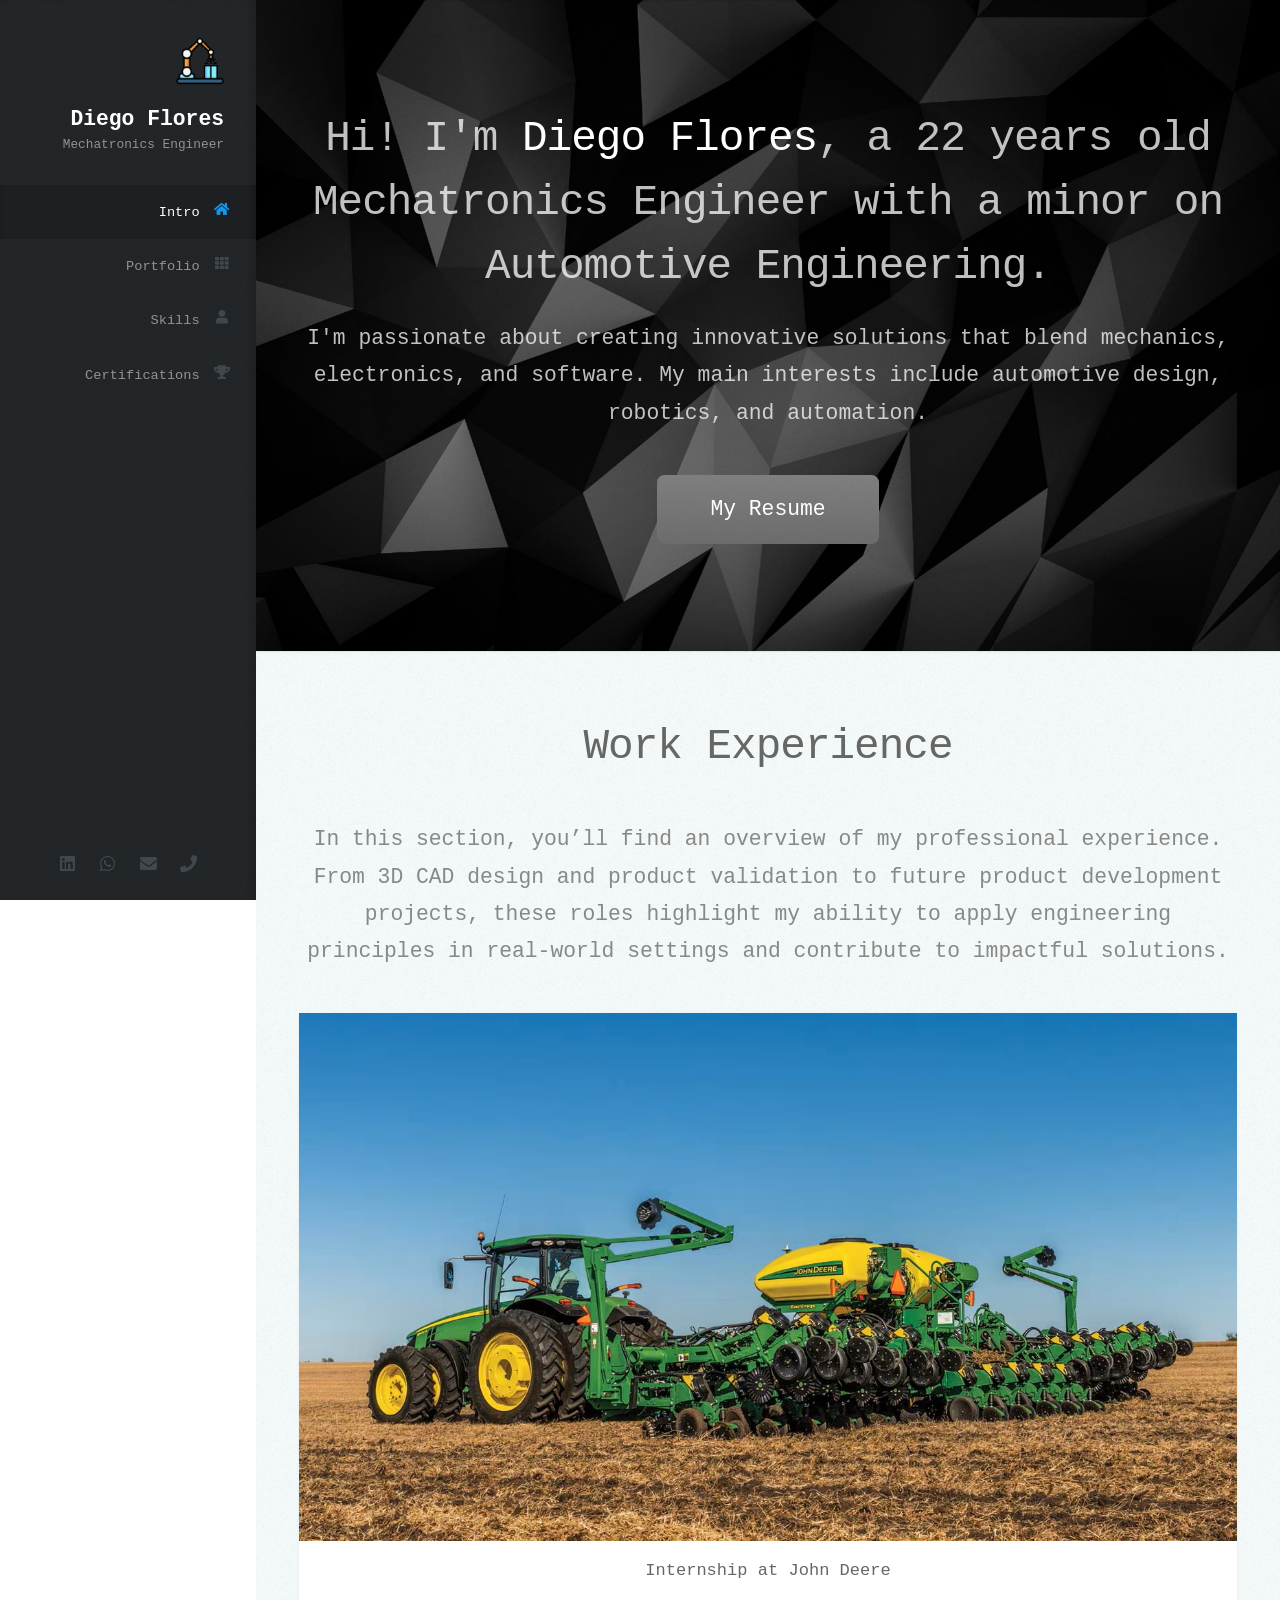
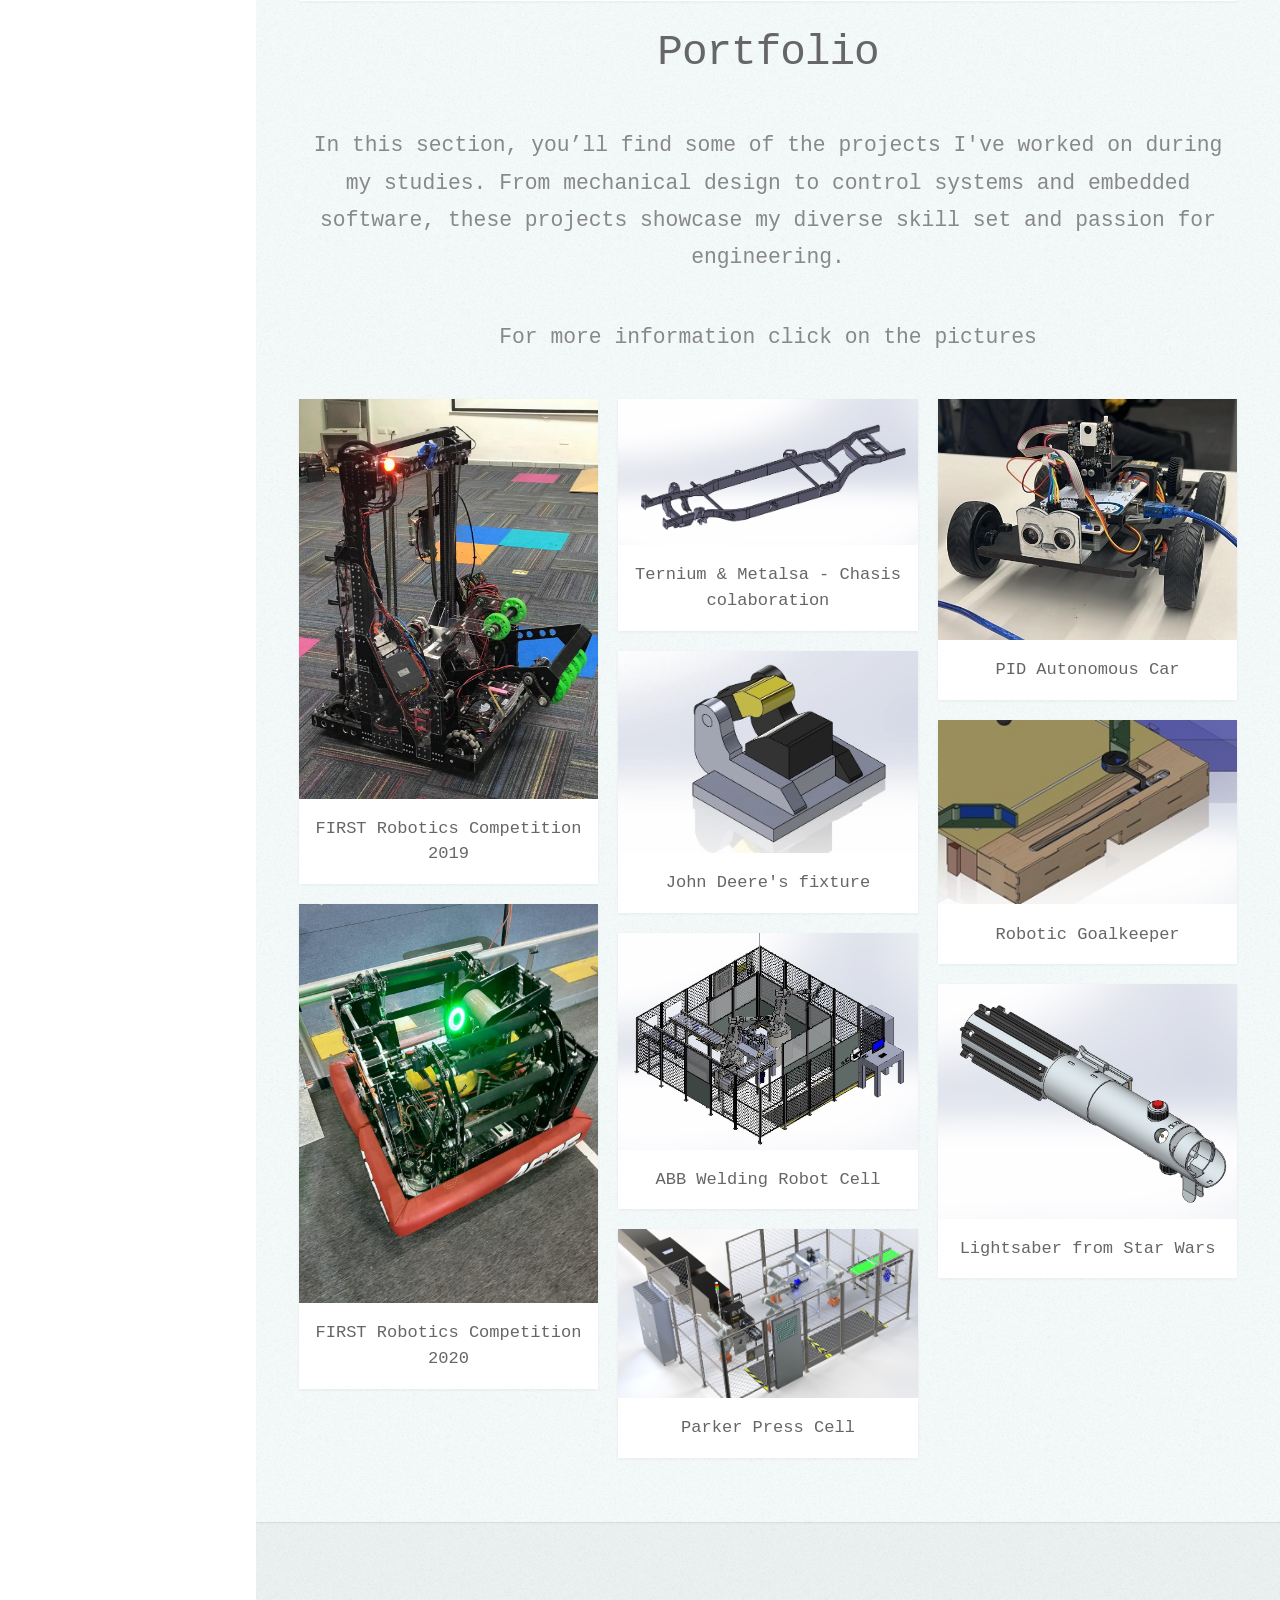
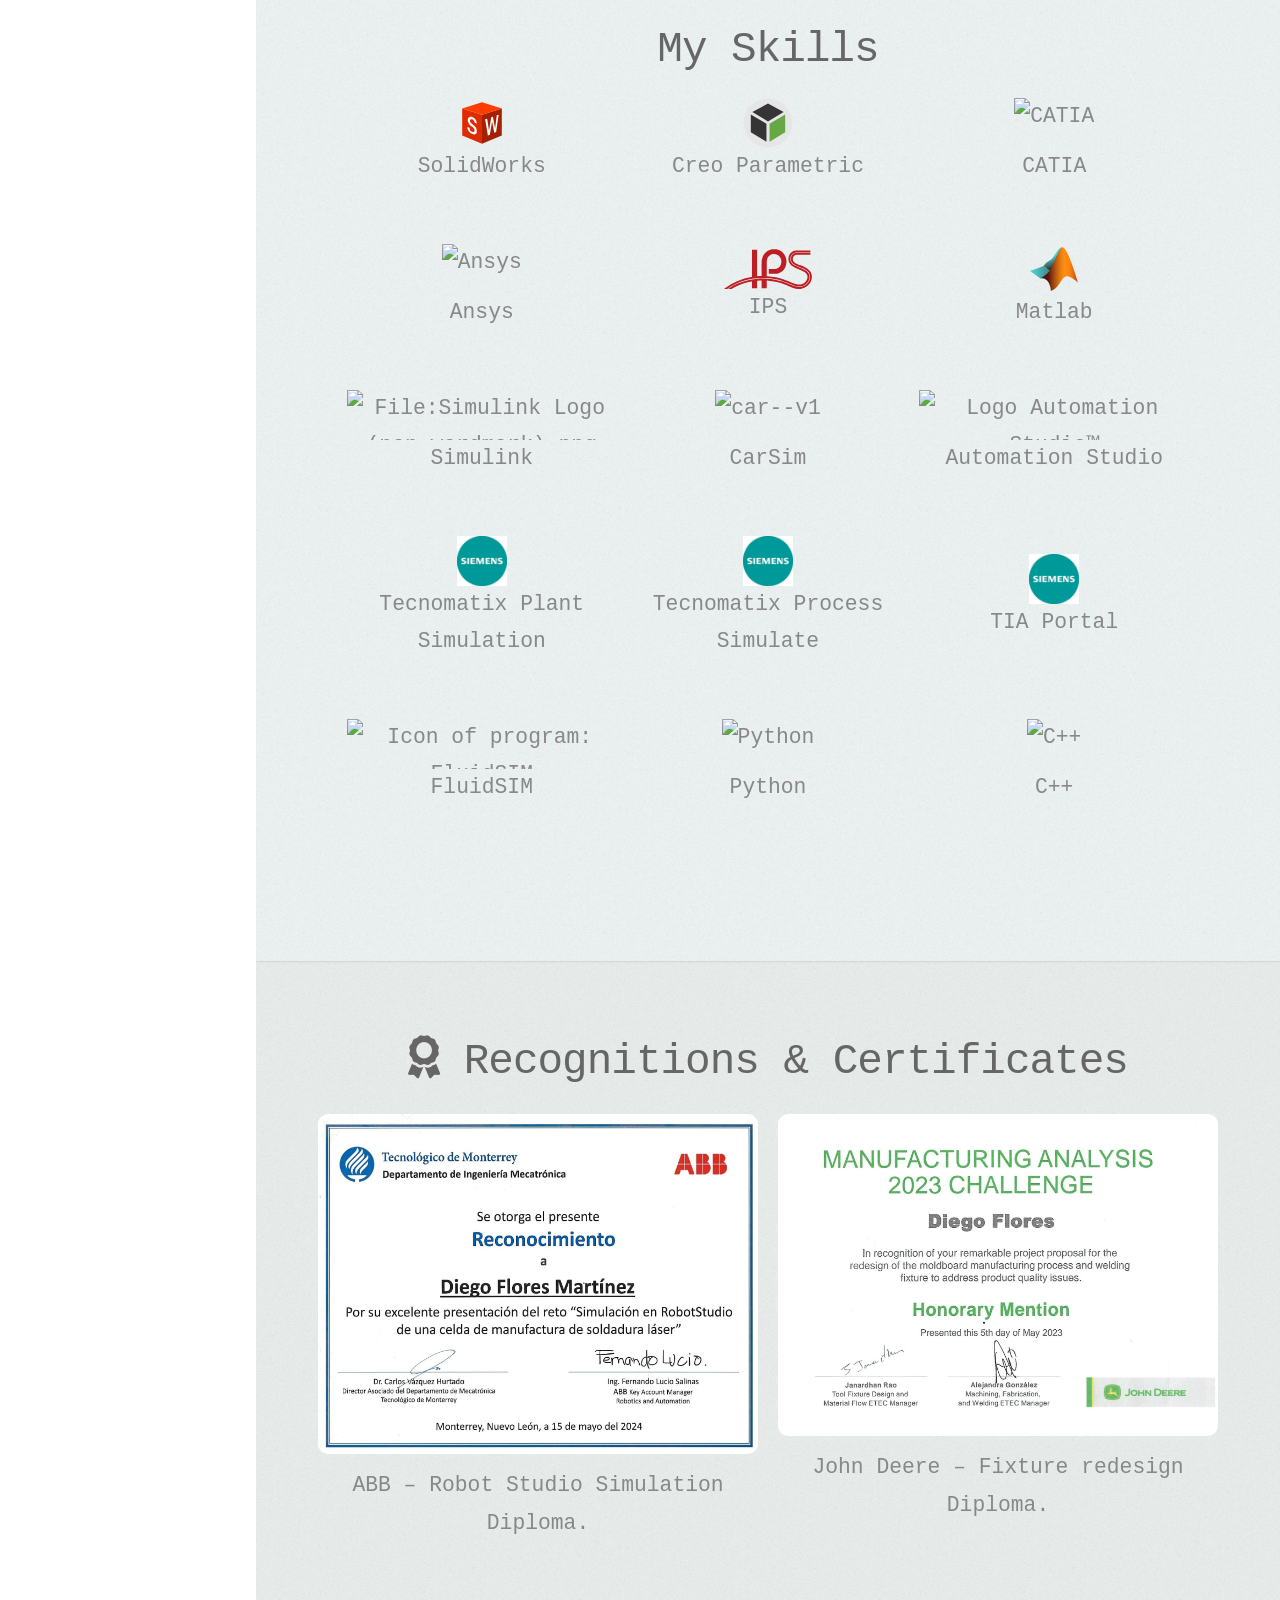
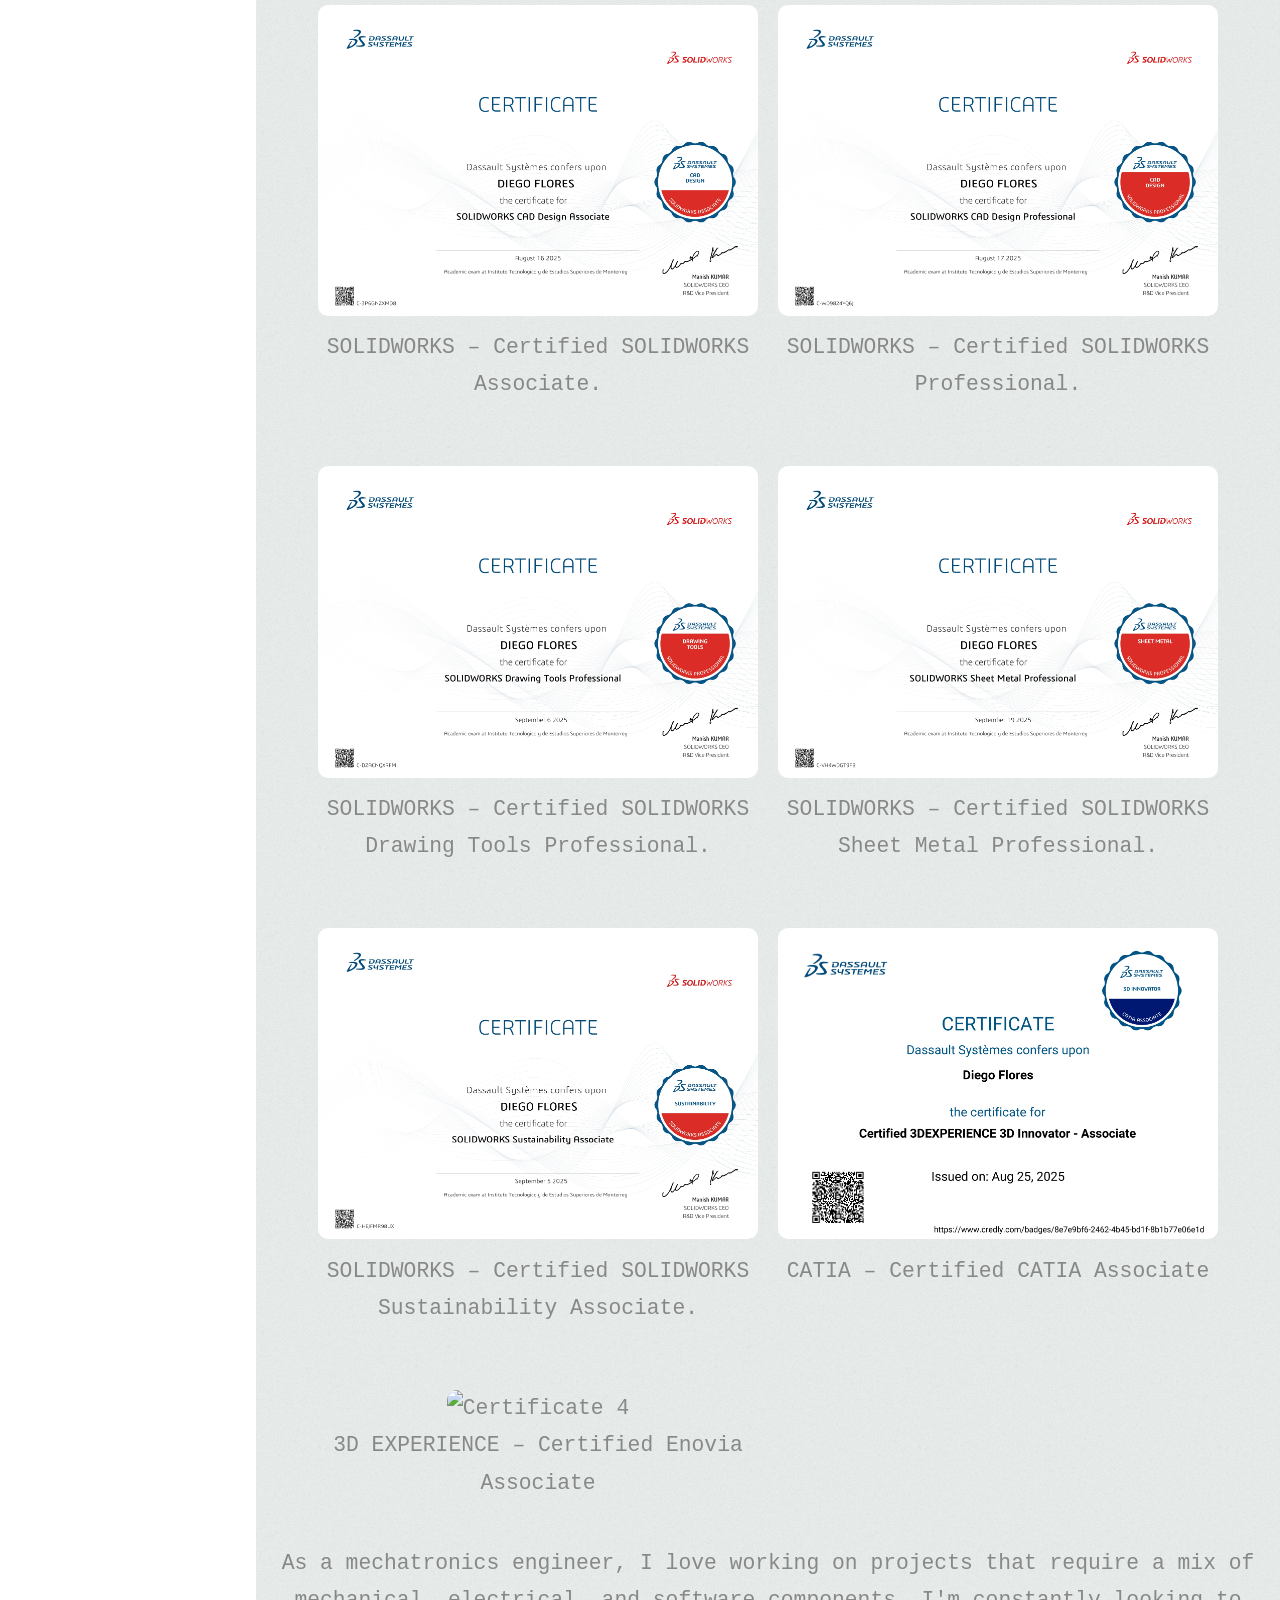
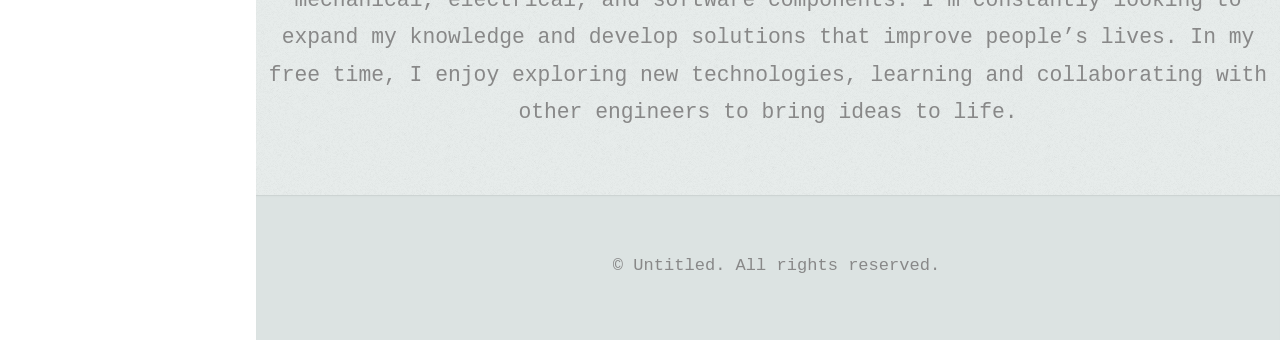
==== commit 9e966482: "Update index.html" ====
--- a/index.html
+++ b/index.html
@@ -451,6 +451,10 @@
 									<img src="extras/Projects/CATIA1.jpg" alt="Certificate 4" onclick="openModal(this)">
 									<p>CATIA – Certified CATIA Associate</p>
 									</div>
+									<div class="cert-item">
+									<img src="extras/Projects/CATIA2.jpg" alt="Certificate 4" onclick="openModal(this)">
+									<p>3D EXPERIENCE – Certified Enovia Associate</p>
+									</div>
 								</div>
 
 								<!-- Modal para ver imagen en grande -->
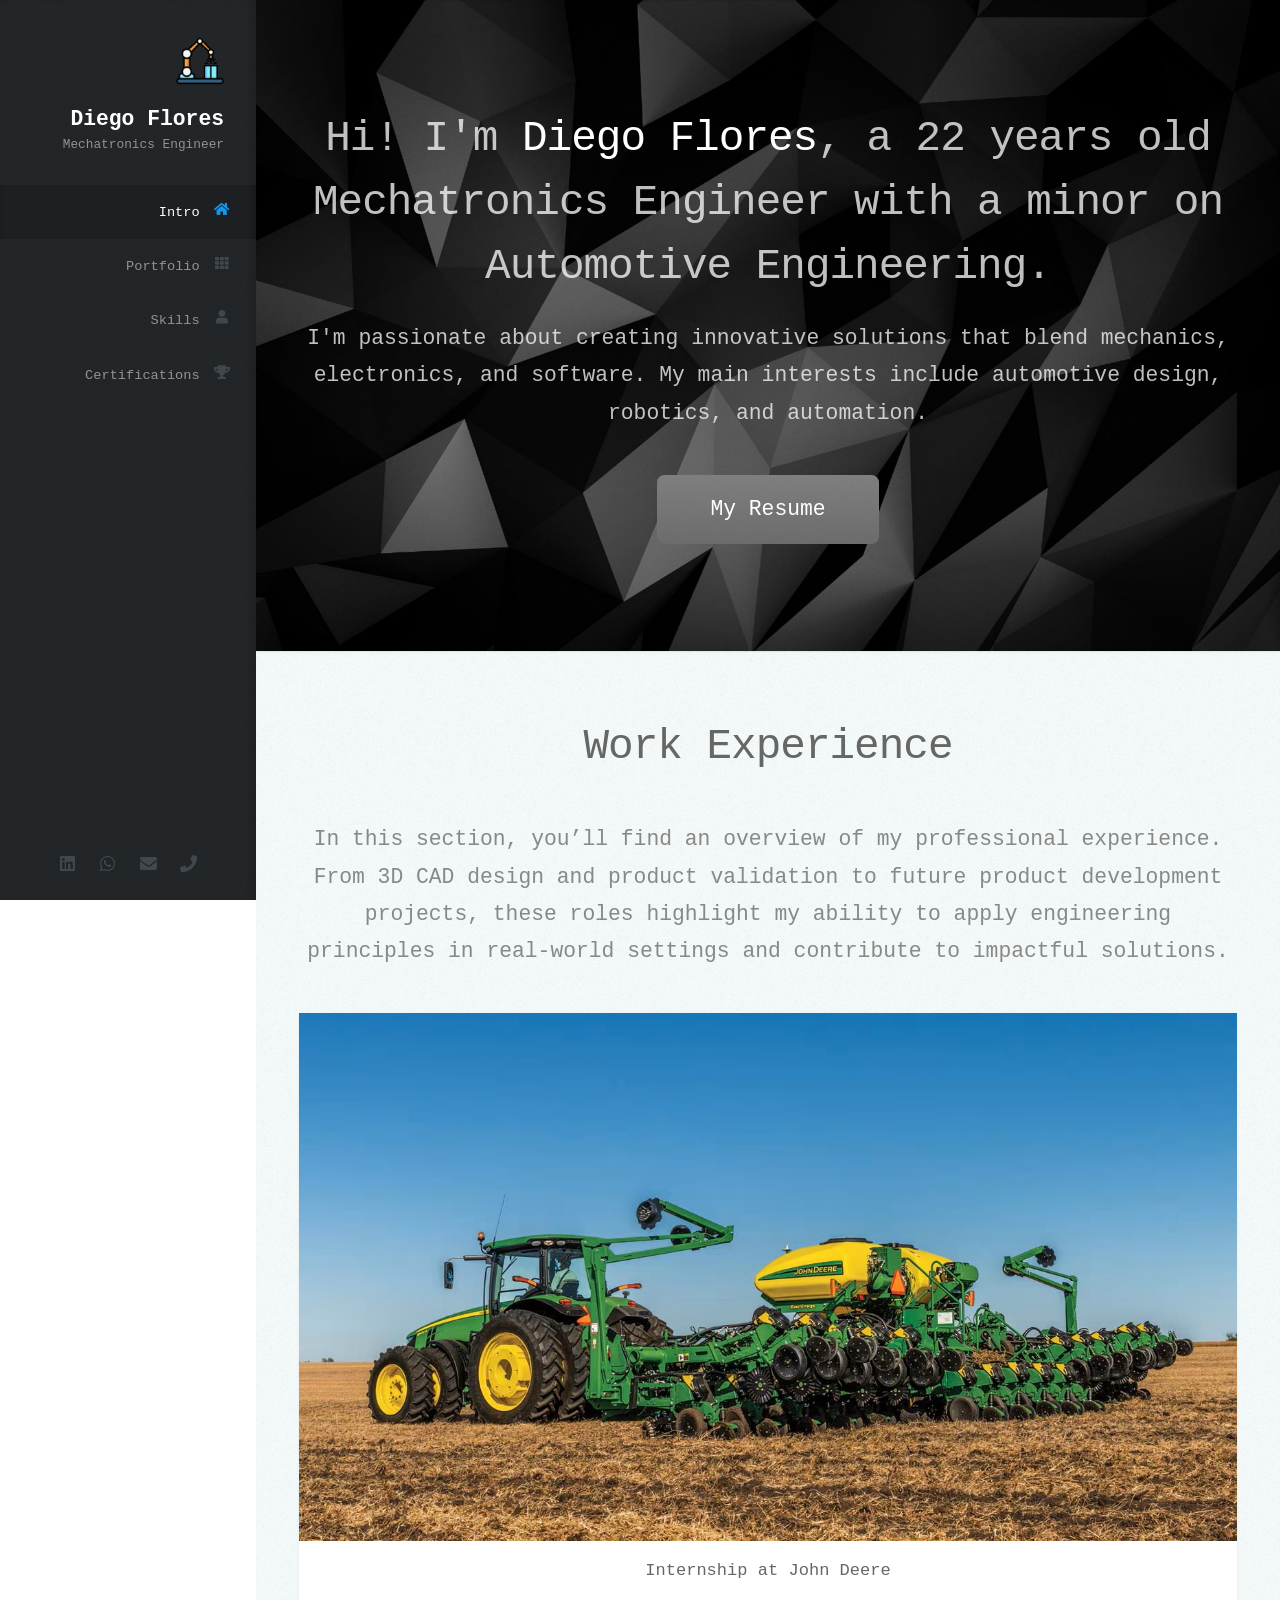
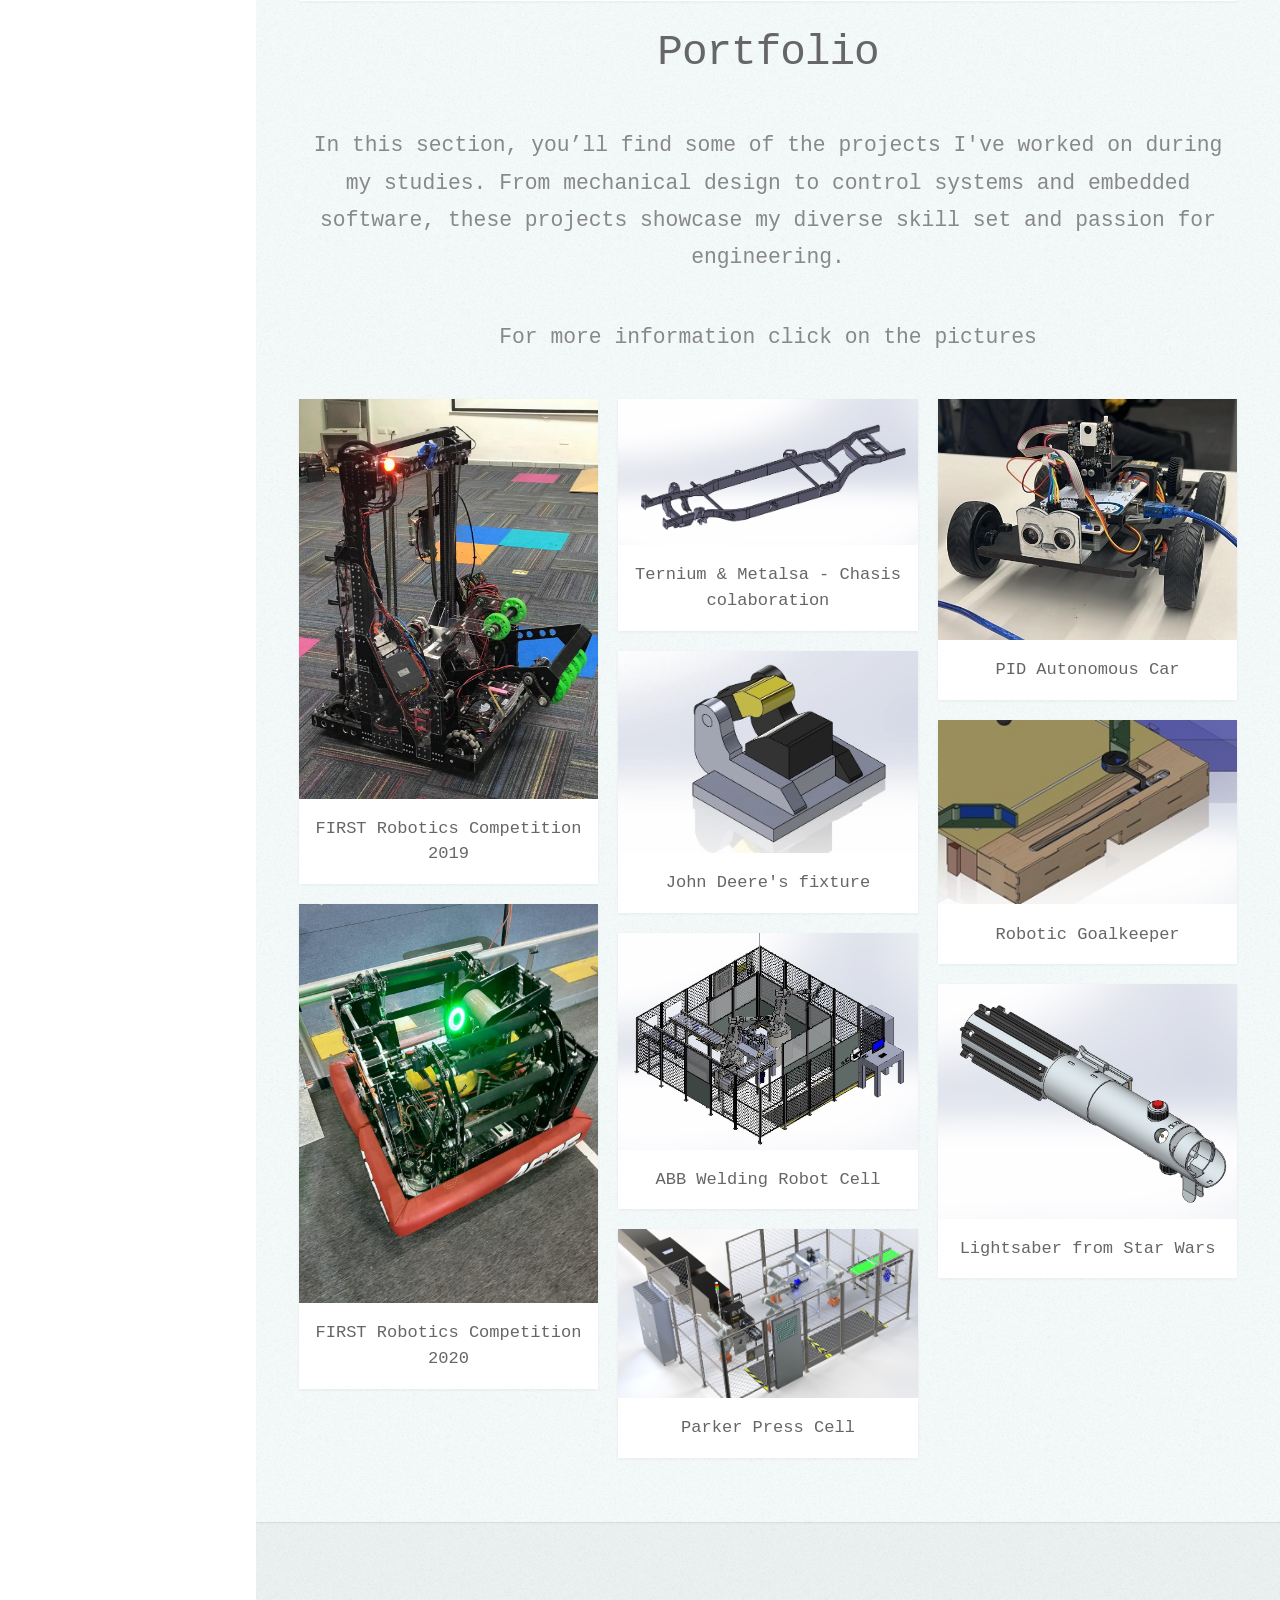
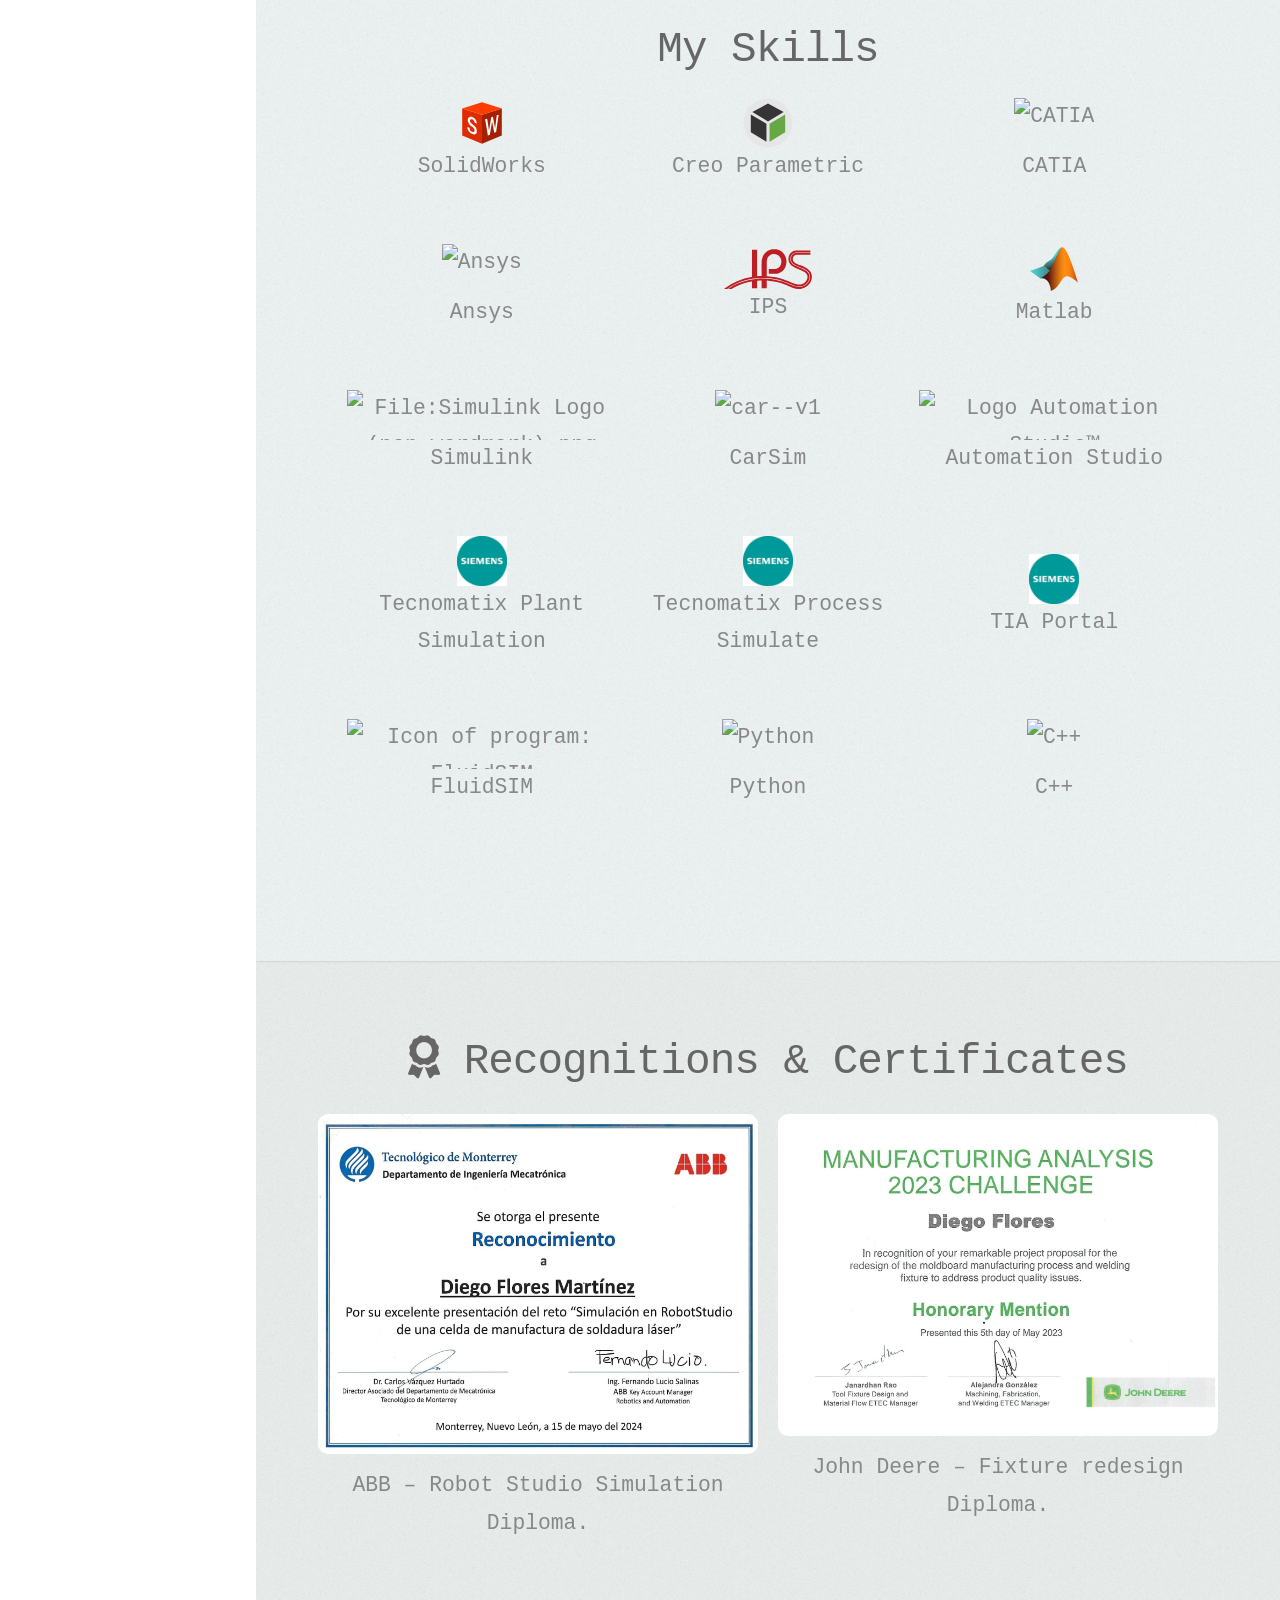
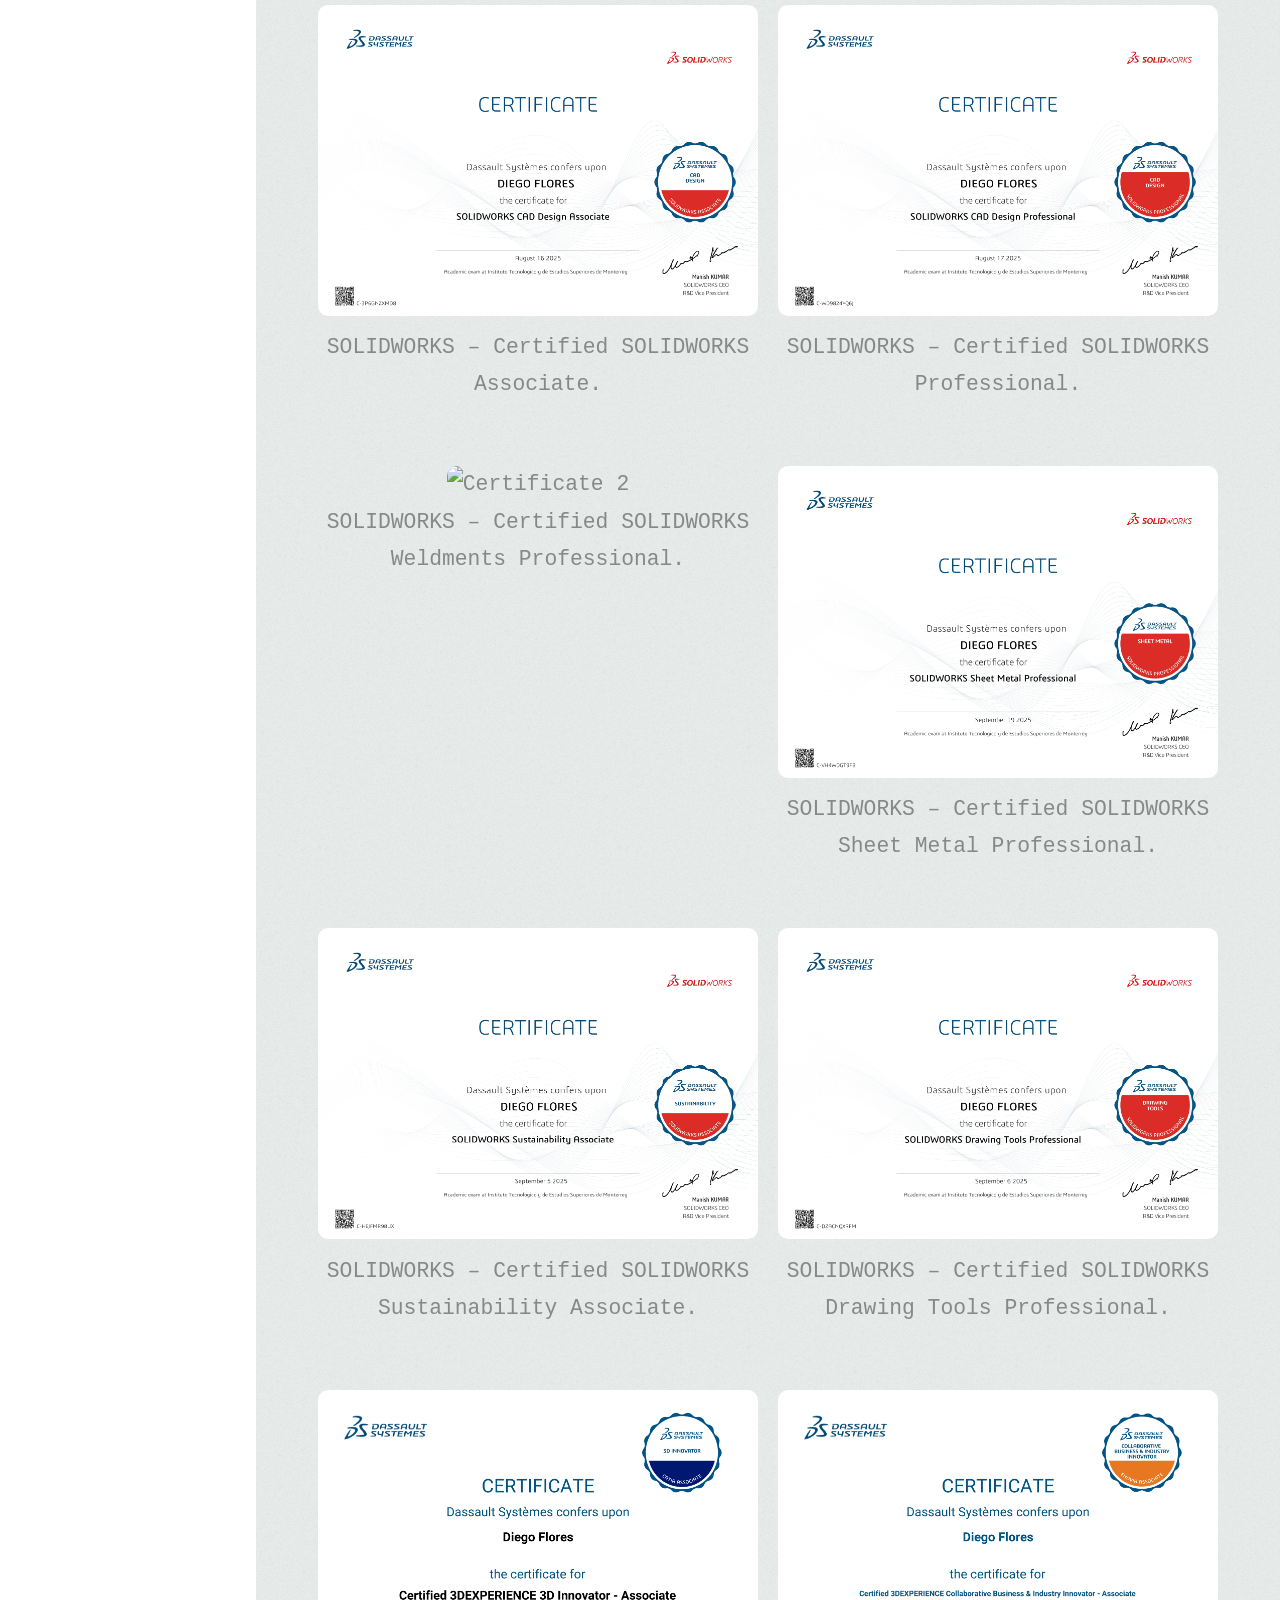
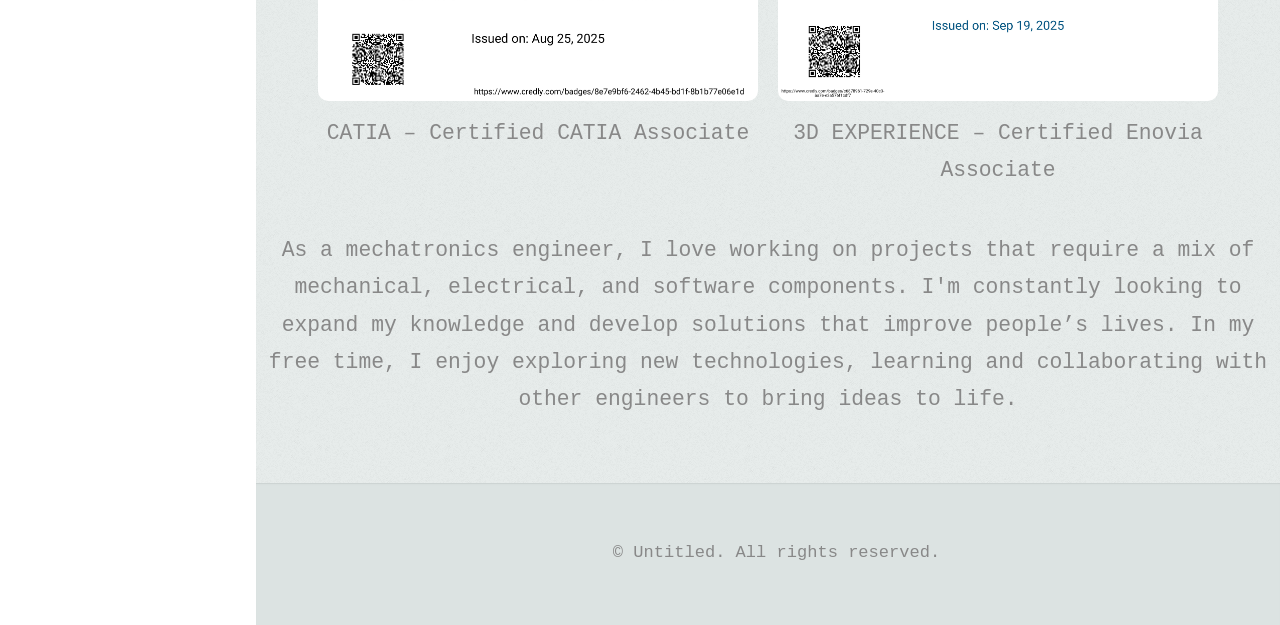
==== commit b52d8746: "Update index.html" ====
--- a/index.html
+++ b/index.html
@@ -436,16 +436,20 @@
 									<p>SOLIDWORKS – Certified SOLIDWORKS Professional.</p>
 									</div>
 									<div class="cert-item">
+									<img src="extras/Projects/CSWPA-WD.jpg" alt="Certificate 2" onclick="openModal(this)">
+									<p>SOLIDWORKS – Certified SOLIDWORKS Weldments Professional.</p>
+									</div>
+									<div class="cert-item">
+									<img src="extras/Projects/CSWP-SM.jpg" alt="Certificate 2" onclick="openModal(this)">
+									<p>SOLIDWORKS – Certified SOLIDWORKS Sheet Metal Professional.</p>
+									</div>
+									<div class="cert-item">
+									<img src="extras/Projects/CSDA.jpg" alt="Certificate 2" onclick="openModal(this)">
+									<p>SOLIDWORKS – Certified SOLIDWORKS Sustainability Associate.</p>
+									</div>
+									<div class="cert-item">
 									<img src="extras/Projects/CSWPA-DT.jpg" alt="Certificate 2" onclick="openModal(this)">
 									<p>SOLIDWORKS – Certified SOLIDWORKS Drawing Tools Professional.</p>
-									</div>
-									<div class="cert-item">
-									<img src="extras/Projects/CSWP-SM.jpg" alt="Certificate 2" onclick="openModal(this)">
-									<p>SOLIDWORKS – Certified SOLIDWORKS Sheet Metal Professional.</p>
-									</div>
-									<div class="cert-item">
-									<img src="extras/Projects/CSDA.jpg" alt="Certificate 2" onclick="openModal(this)">
-									<p>SOLIDWORKS – Certified SOLIDWORKS Sustainability Associate.</p>
 									</div>
 									<div class="cert-item">
 									<img src="extras/Projects/CATIA1.jpg" alt="Certificate 4" onclick="openModal(this)">
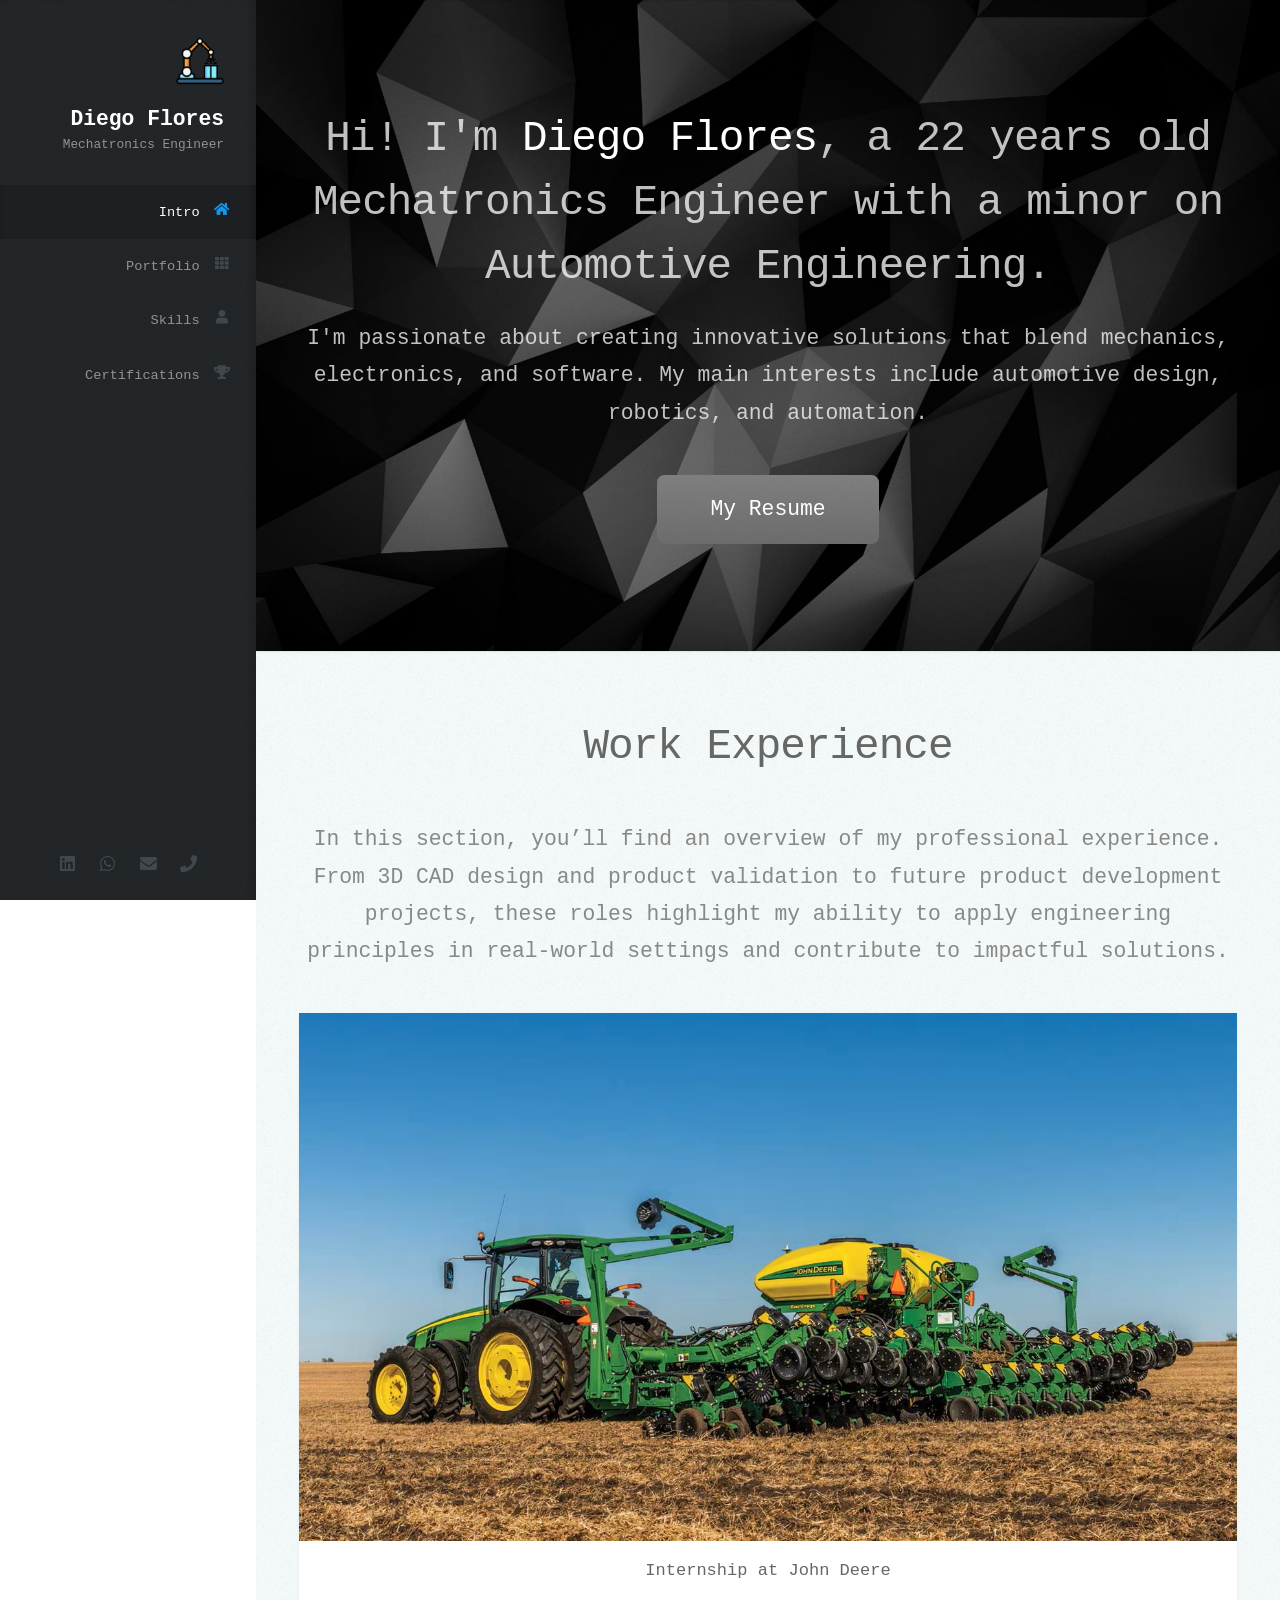
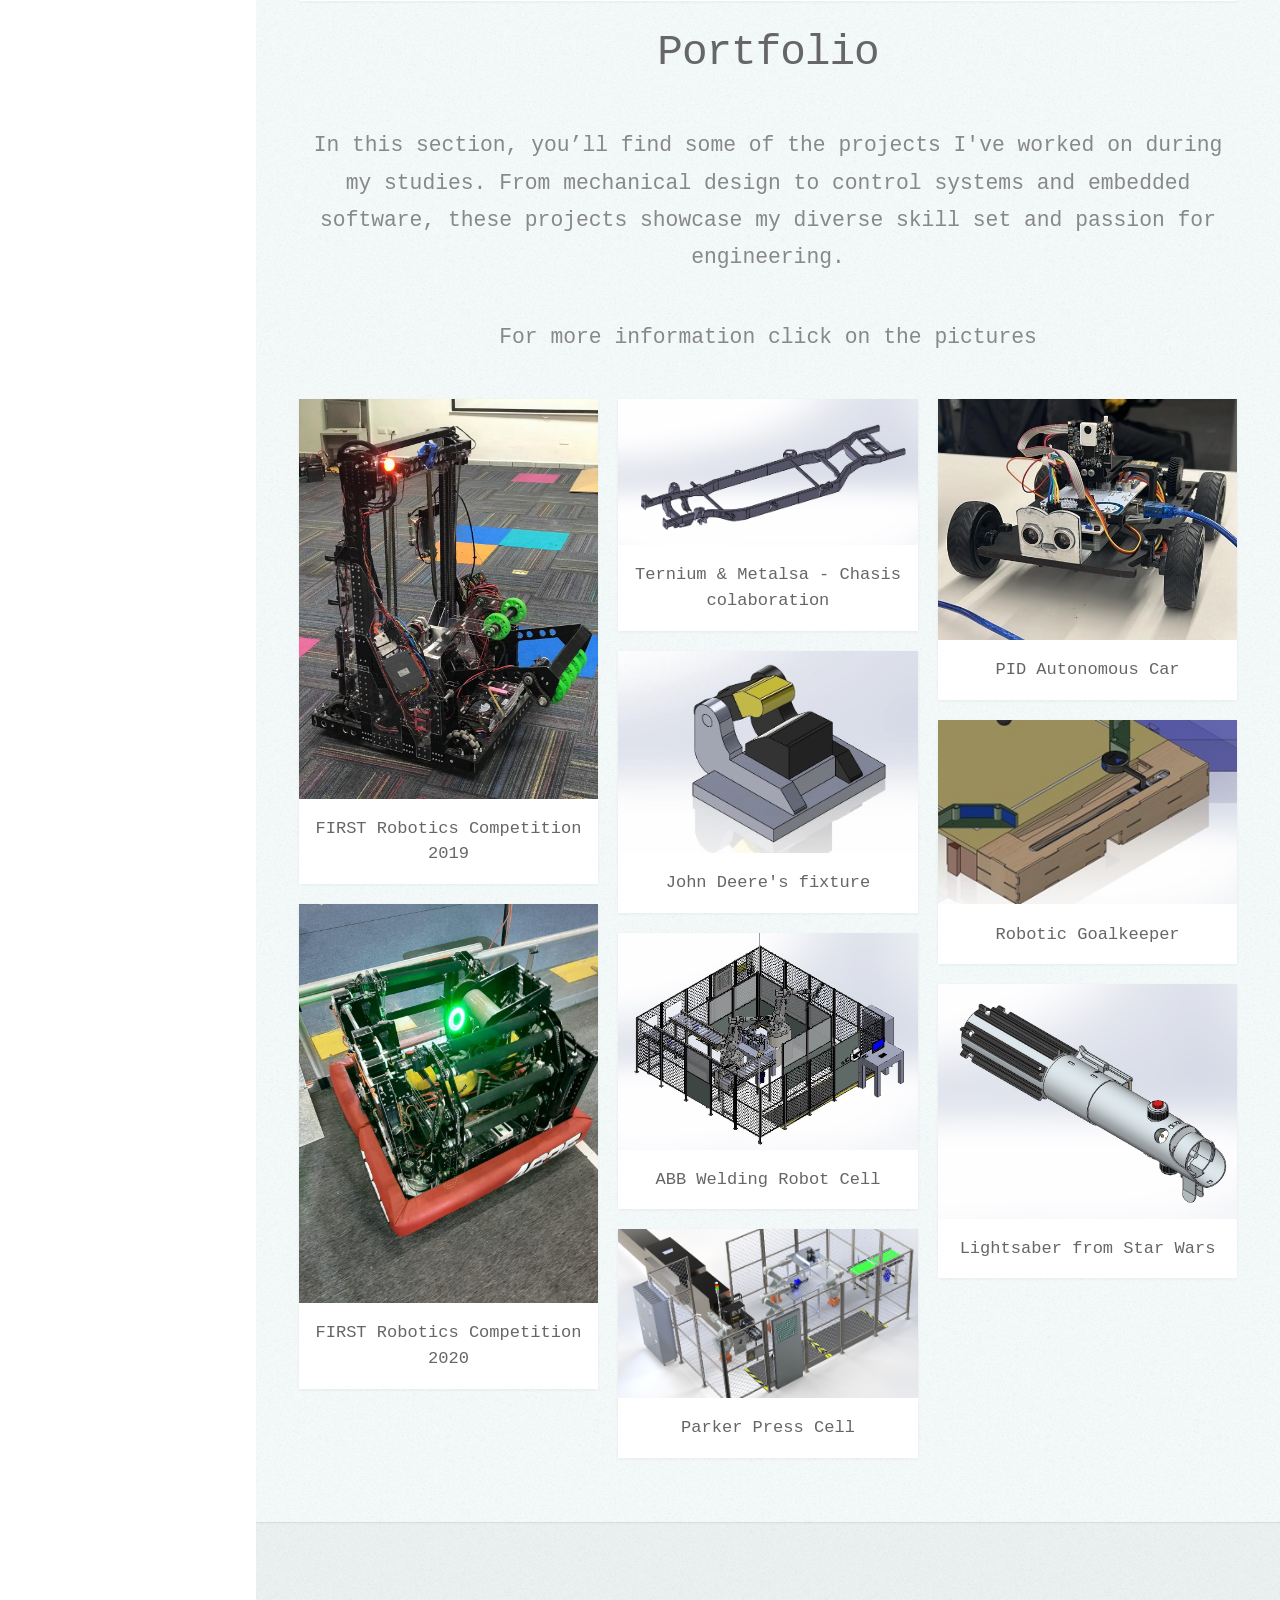
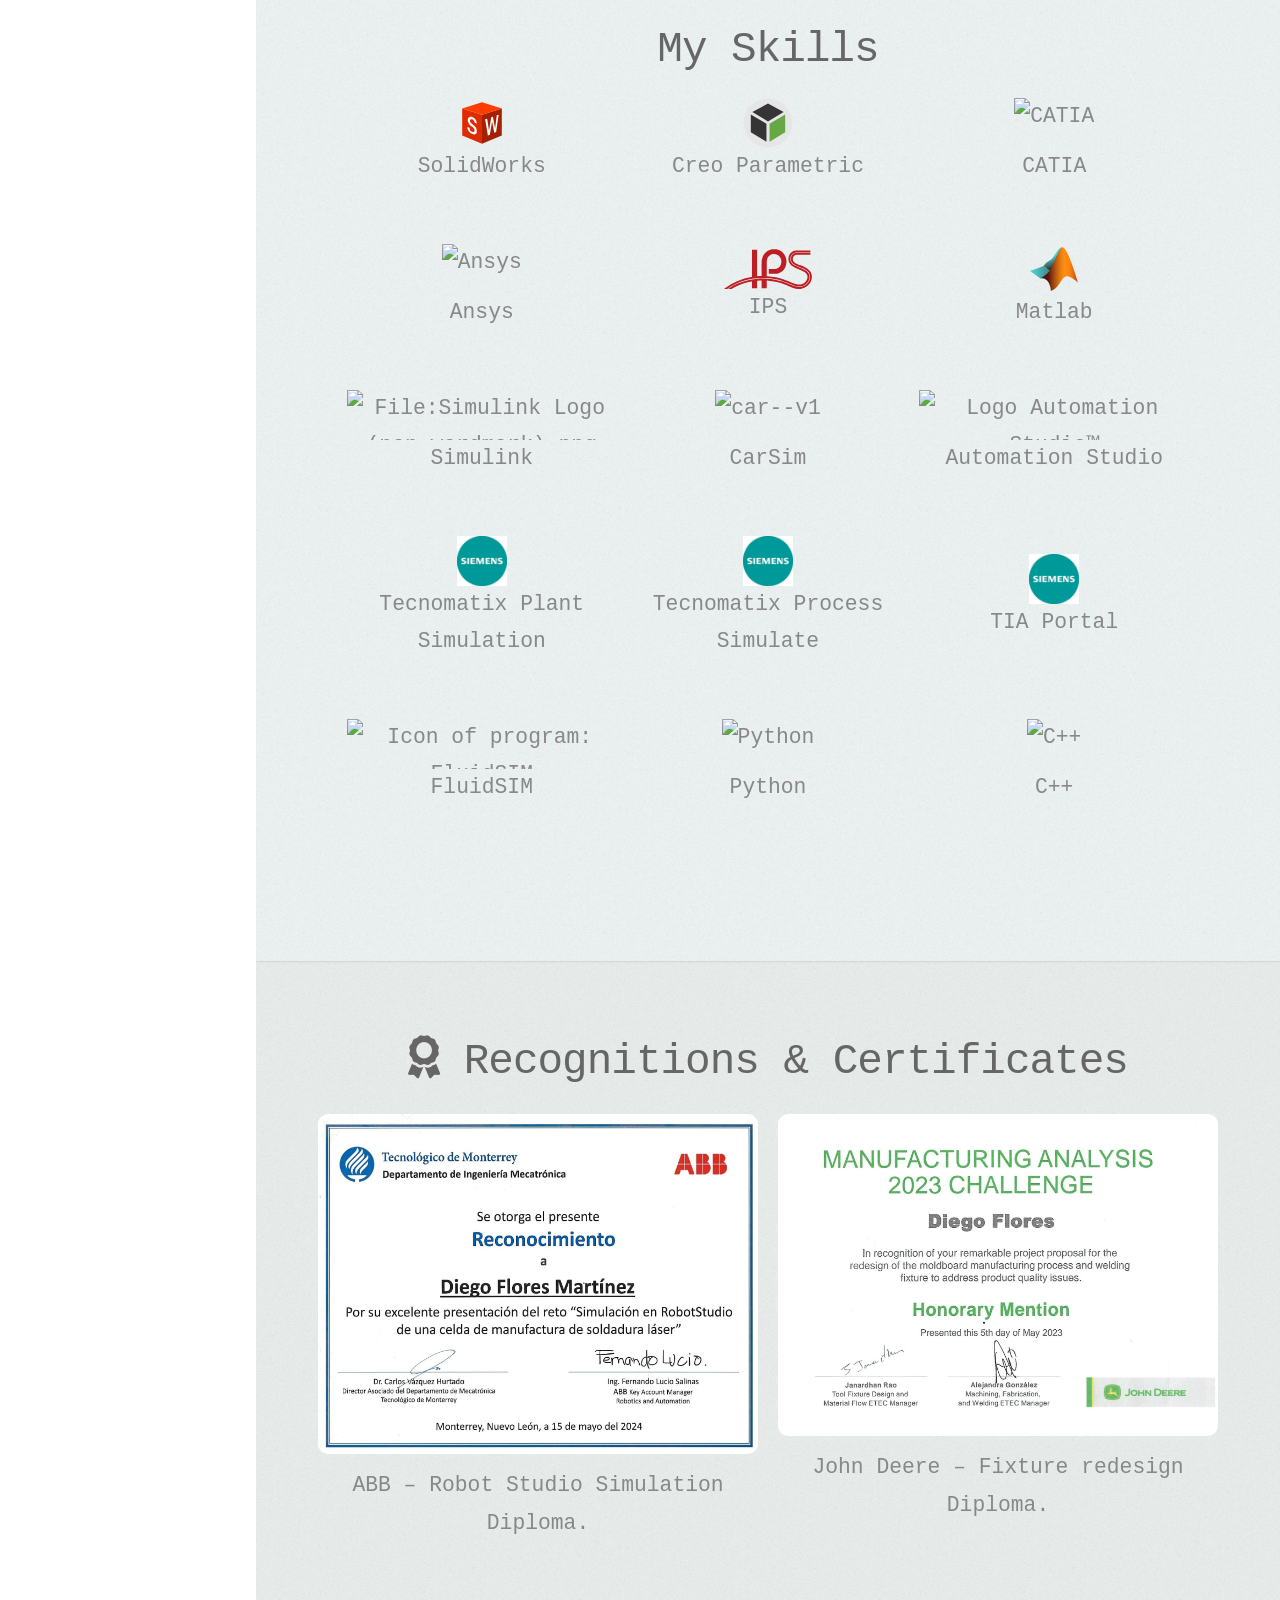
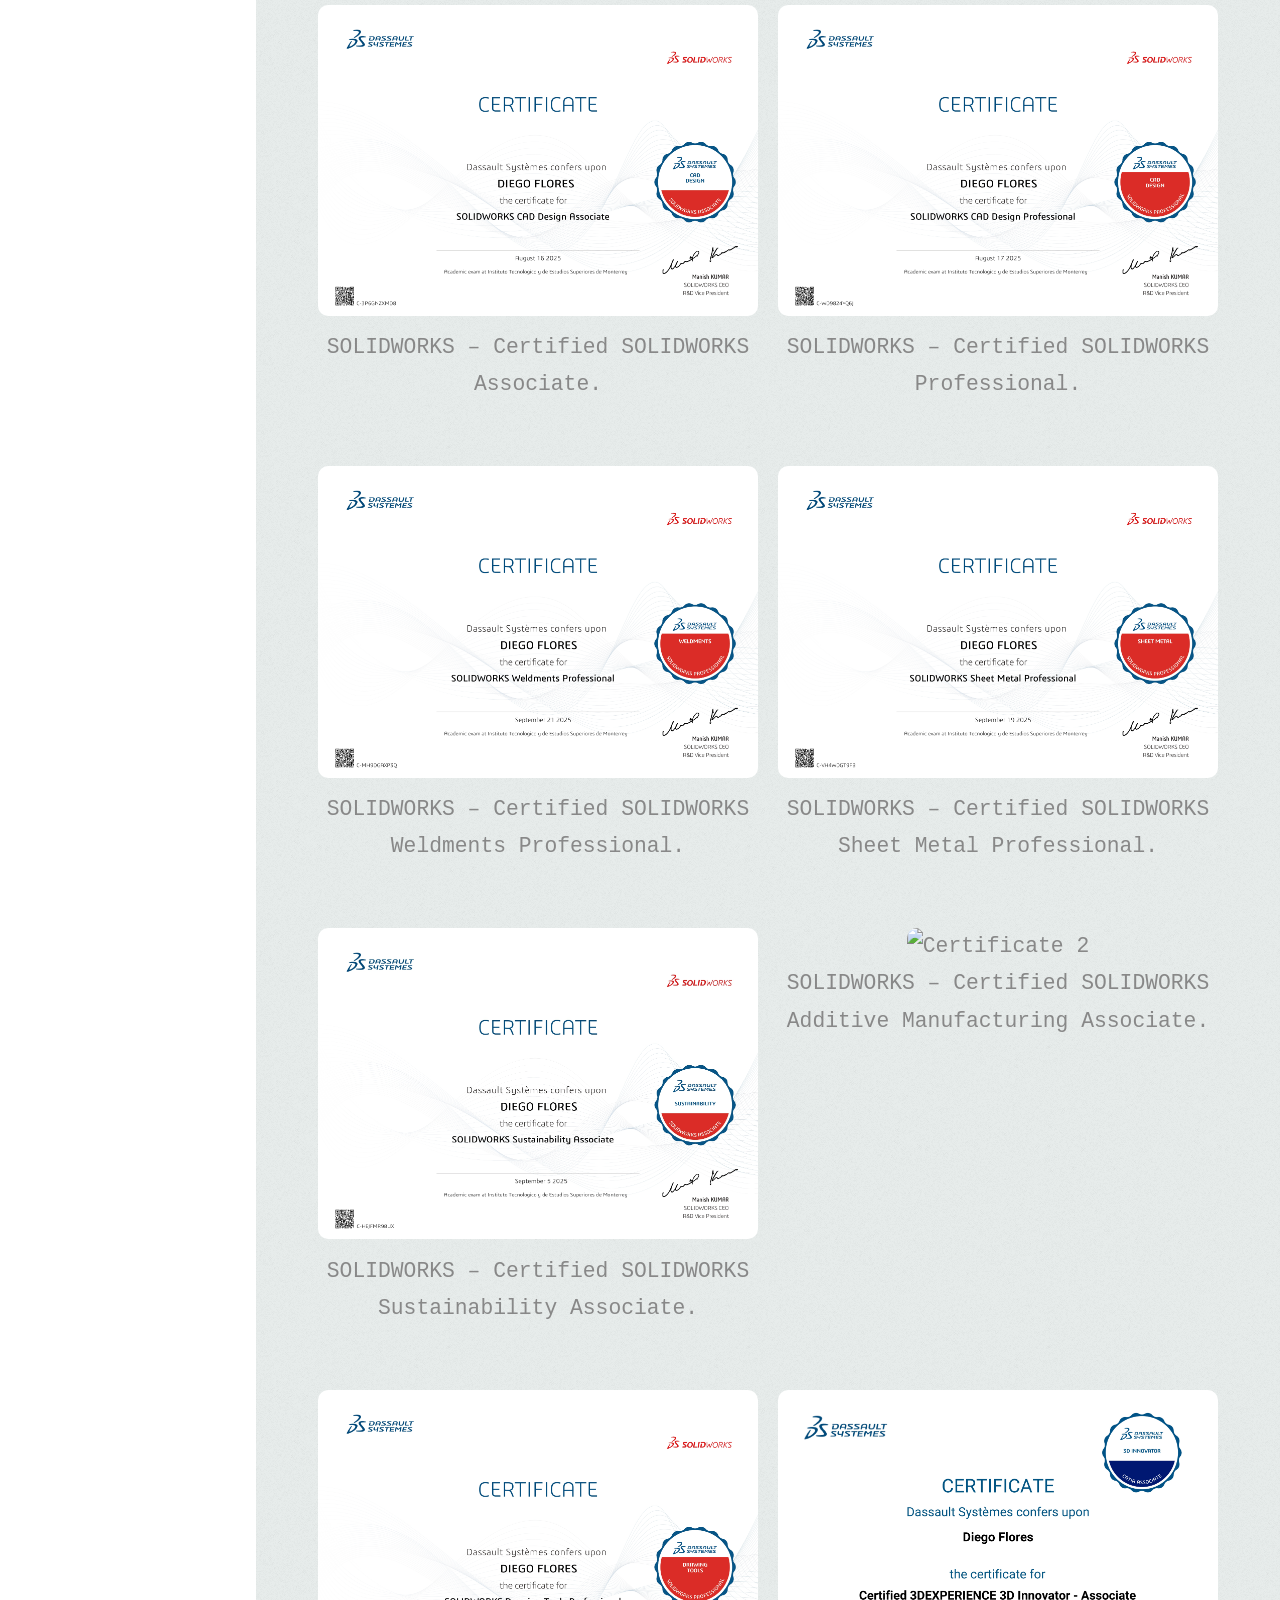
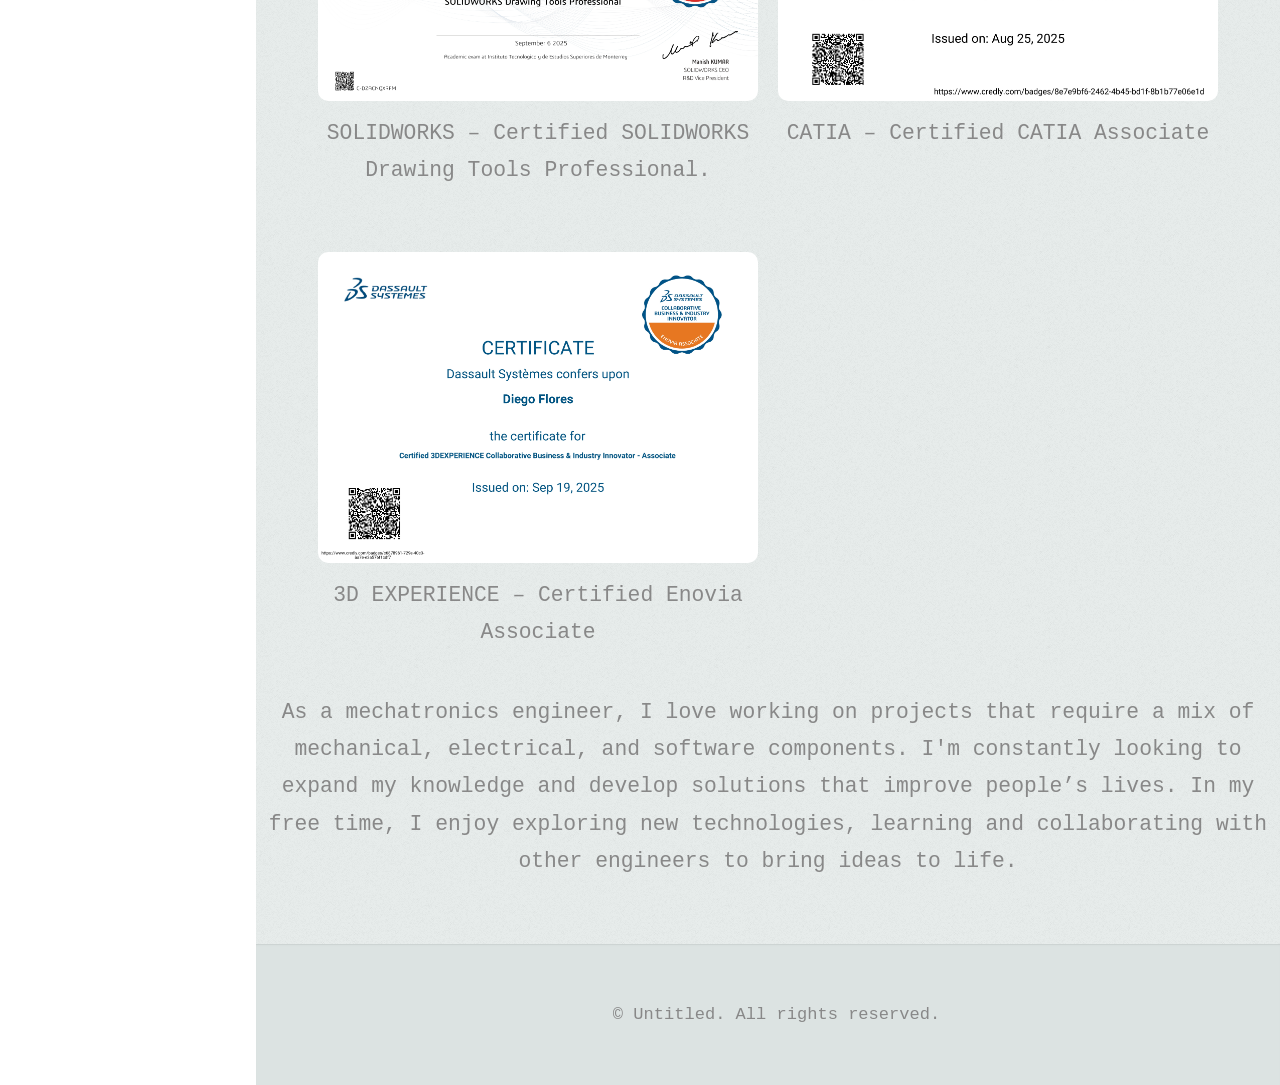
==== commit 4d0c637d: "Update index.html" ====
--- a/index.html
+++ b/index.html
@@ -448,6 +448,10 @@
 									<p>SOLIDWORKS – Certified SOLIDWORKS Sustainability Associate.</p>
 									</div>
 									<div class="cert-item">
+									<img src="extras/Projects/CSWA-AM.jpg" alt="Certificate 2" onclick="openModal(this)">
+									<p>SOLIDWORKS – Certified SOLIDWORKS Additive Manufacturing Associate.</p>
+									</div>
+									<div class="cert-item">
 									<img src="extras/Projects/CSWPA-DT.jpg" alt="Certificate 2" onclick="openModal(this)">
 									<p>SOLIDWORKS – Certified SOLIDWORKS Drawing Tools Professional.</p>
 									</div>
@@ -524,3 +528,4 @@
 
 
 
+
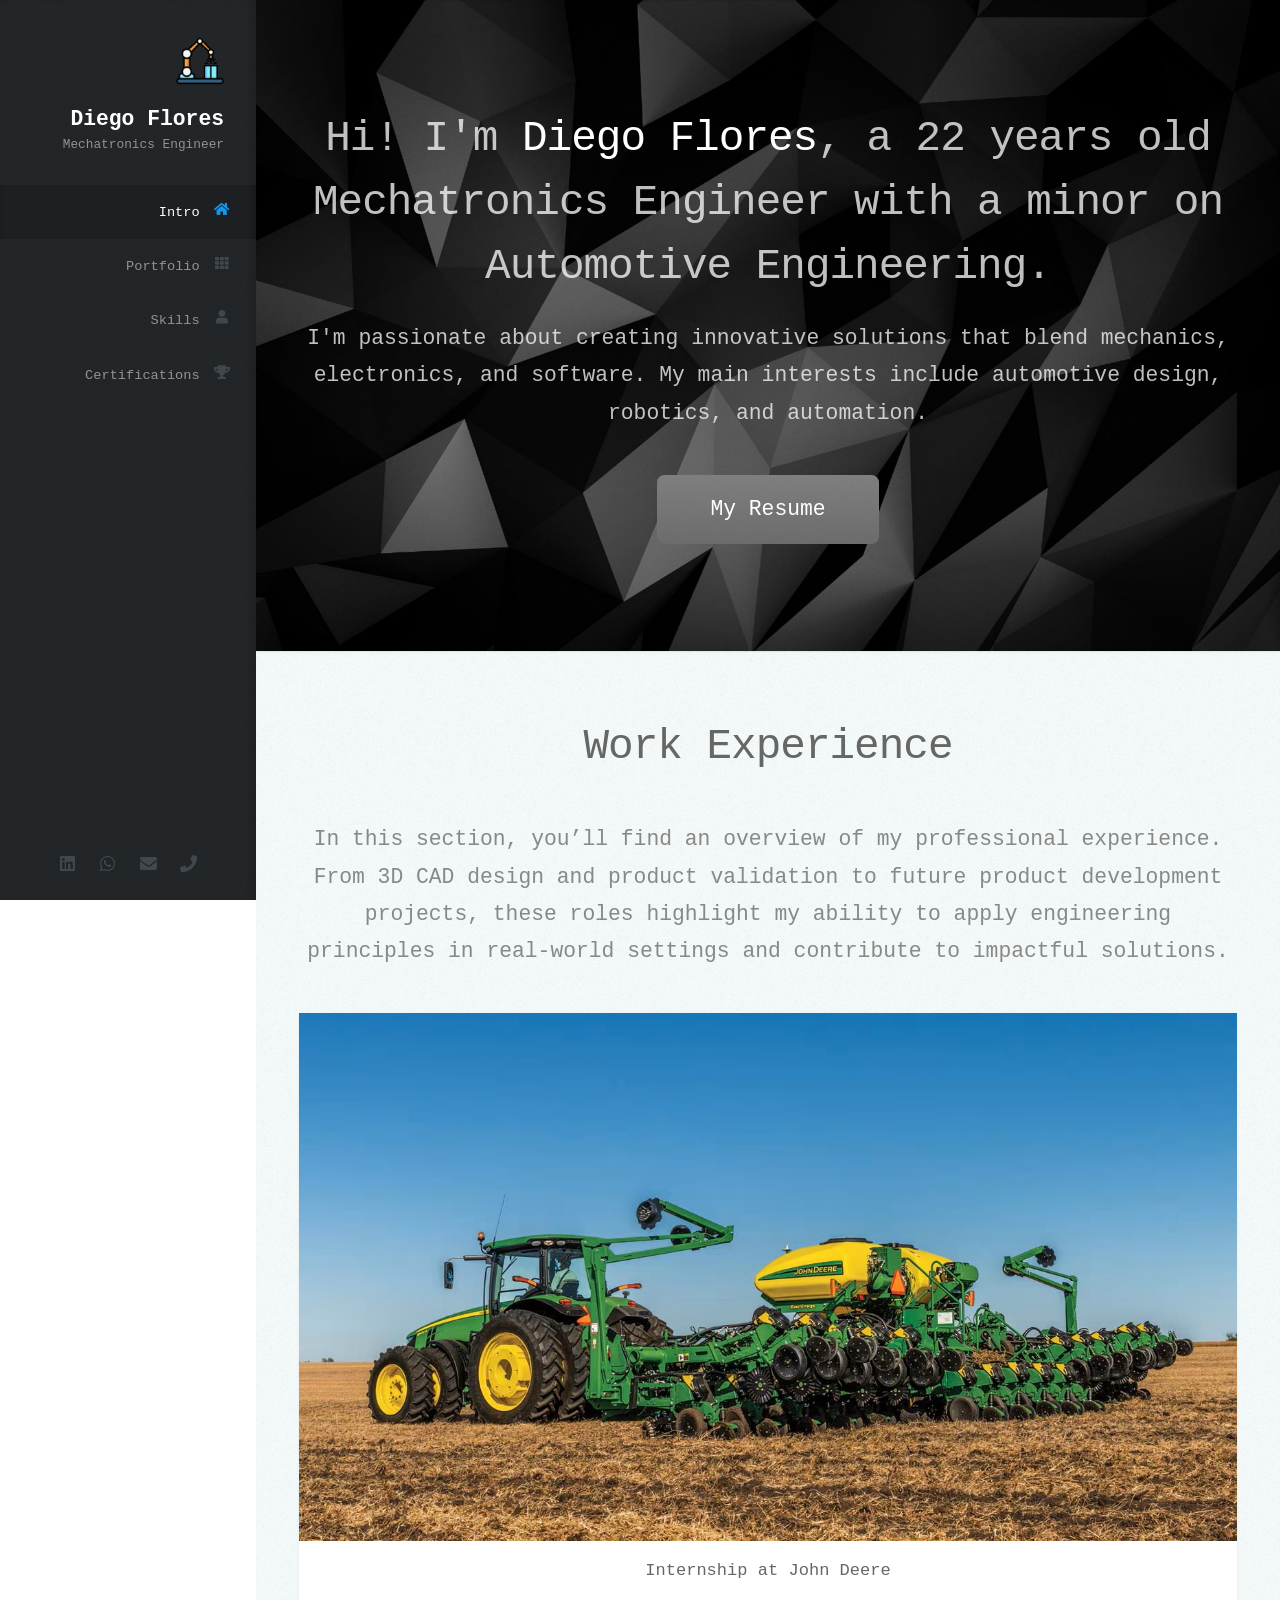
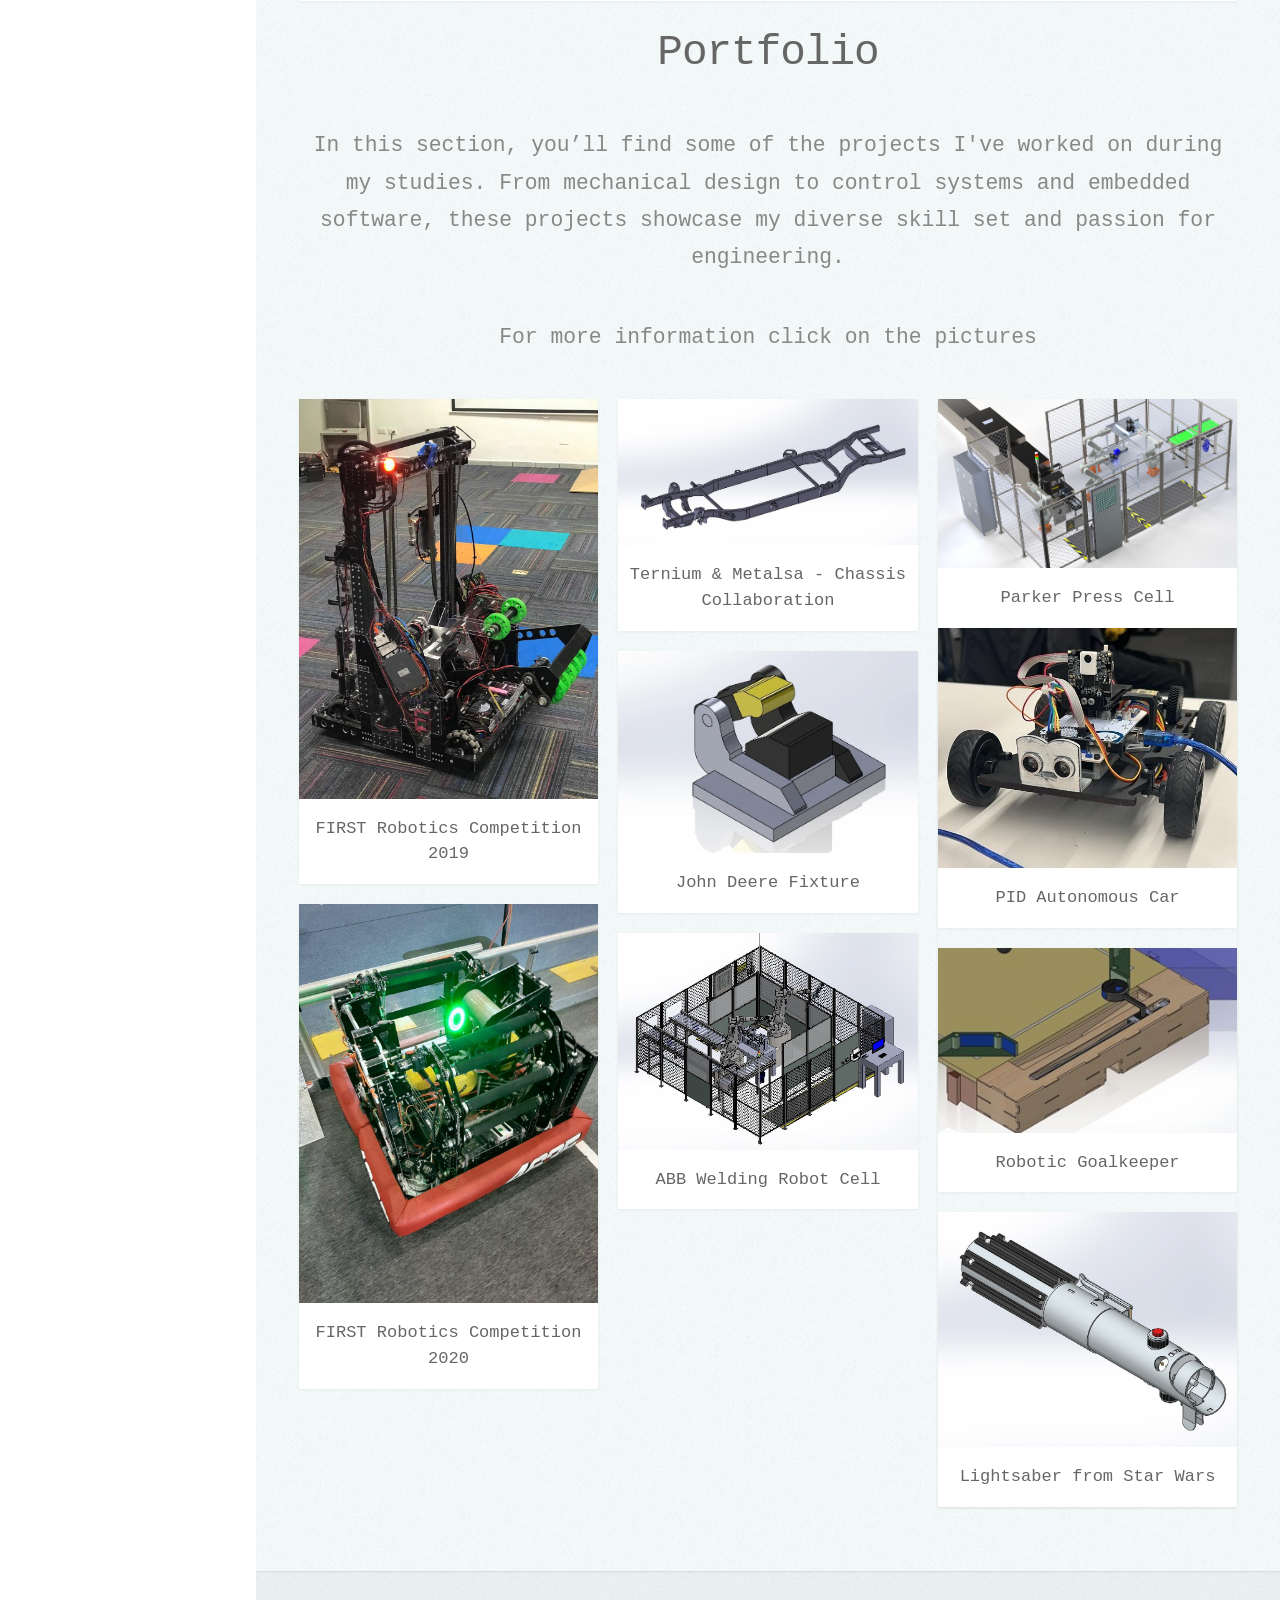
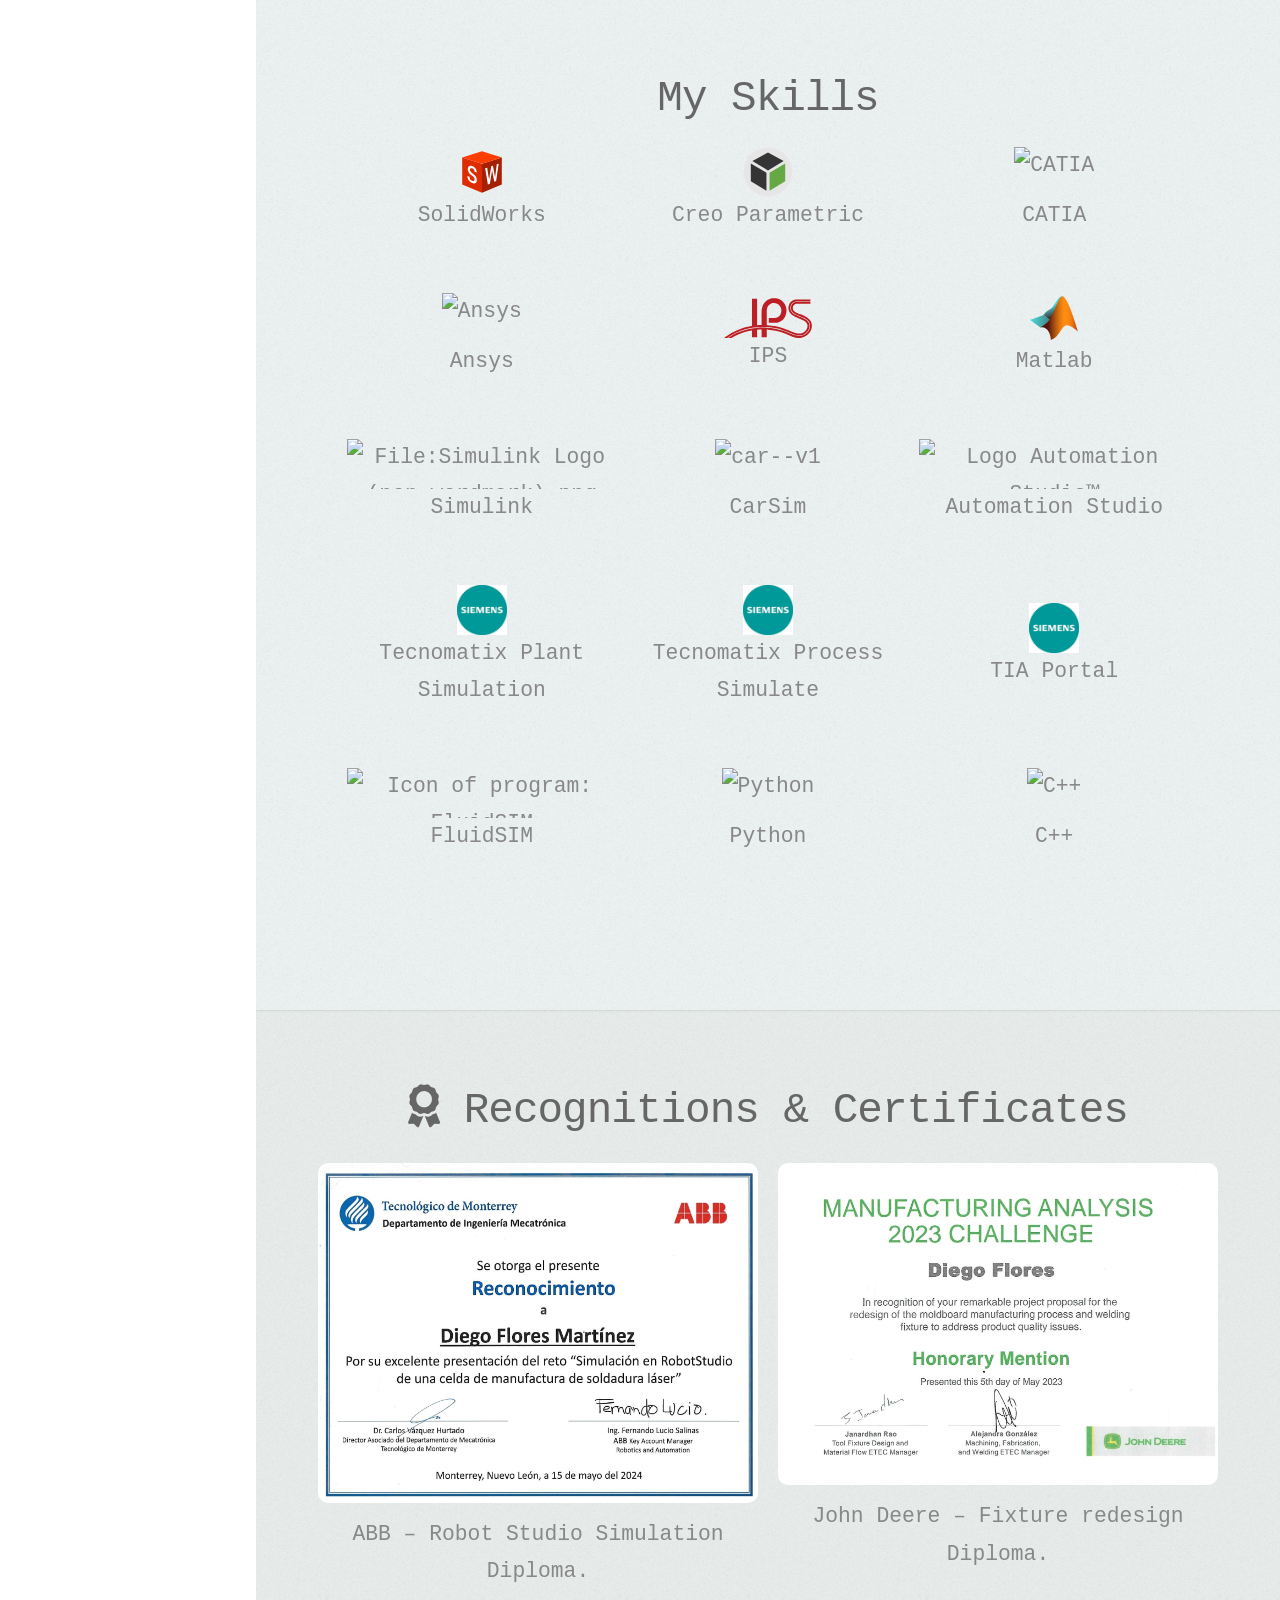
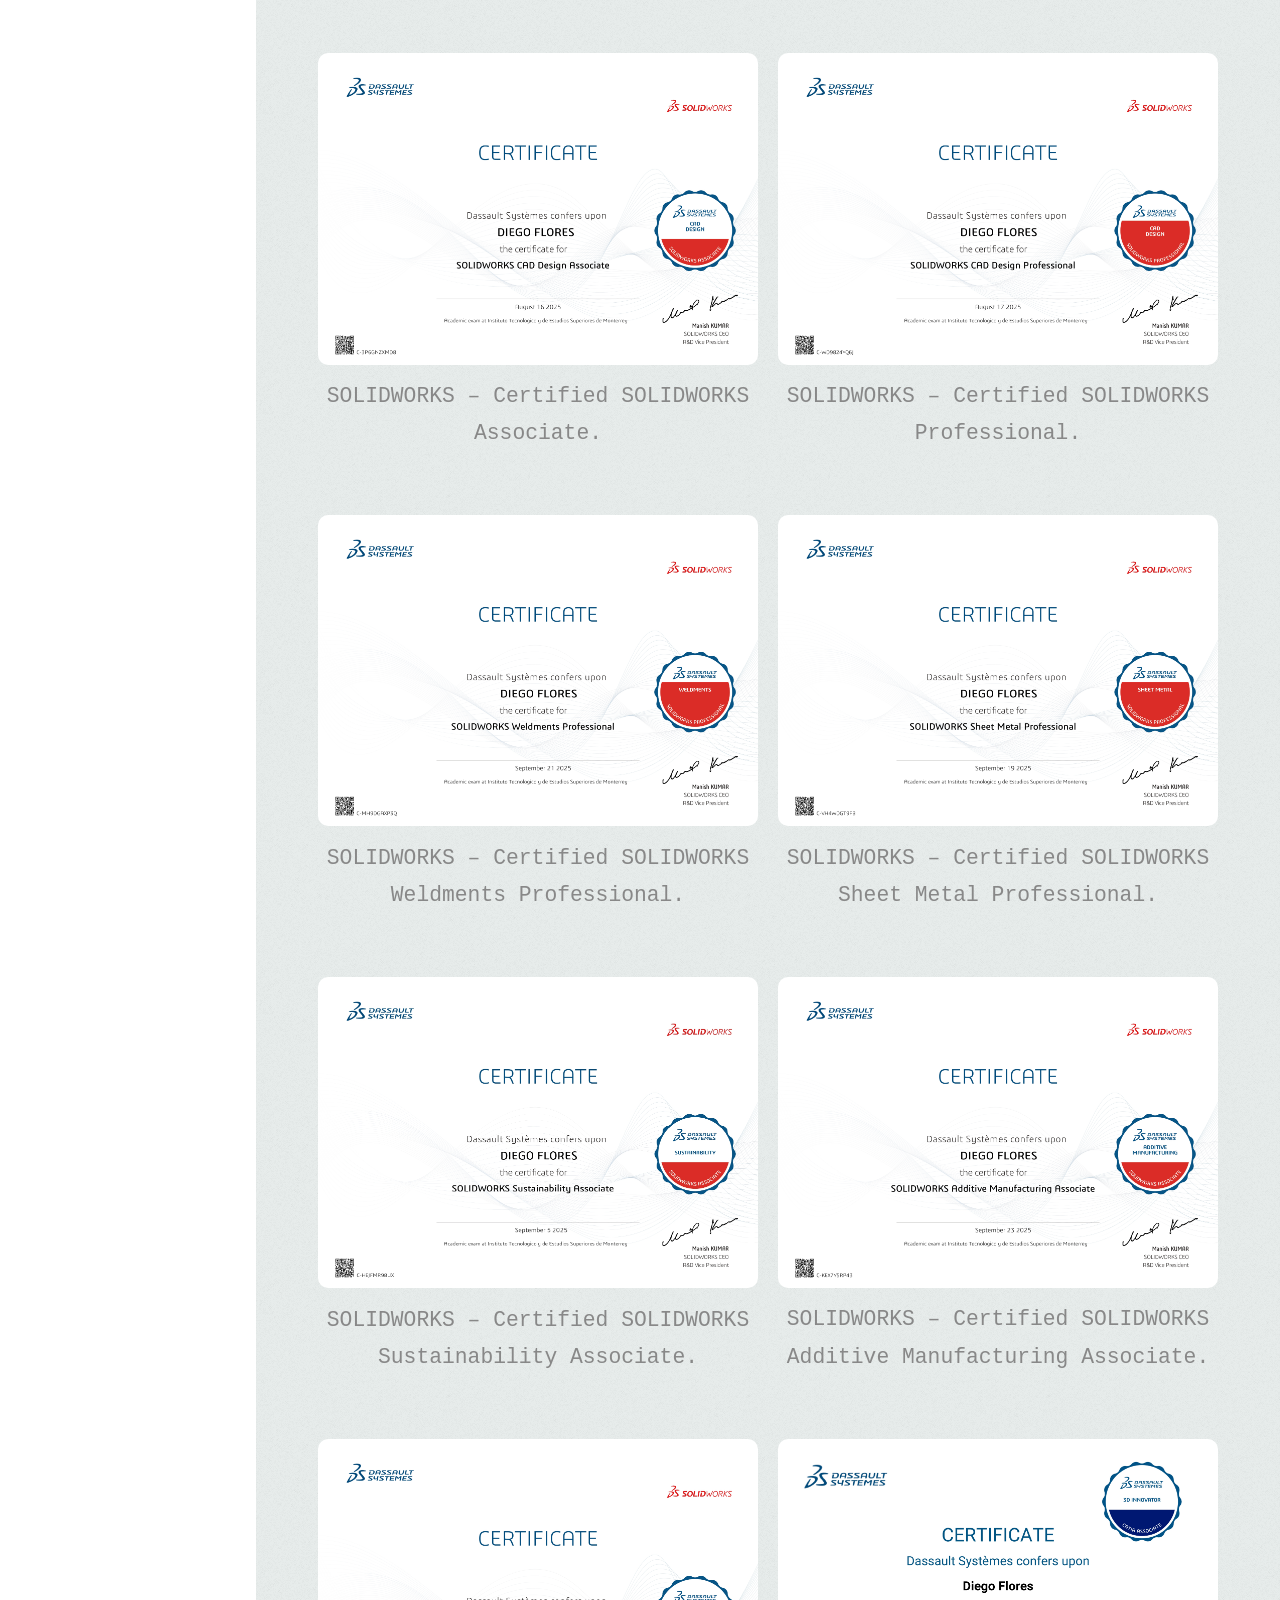
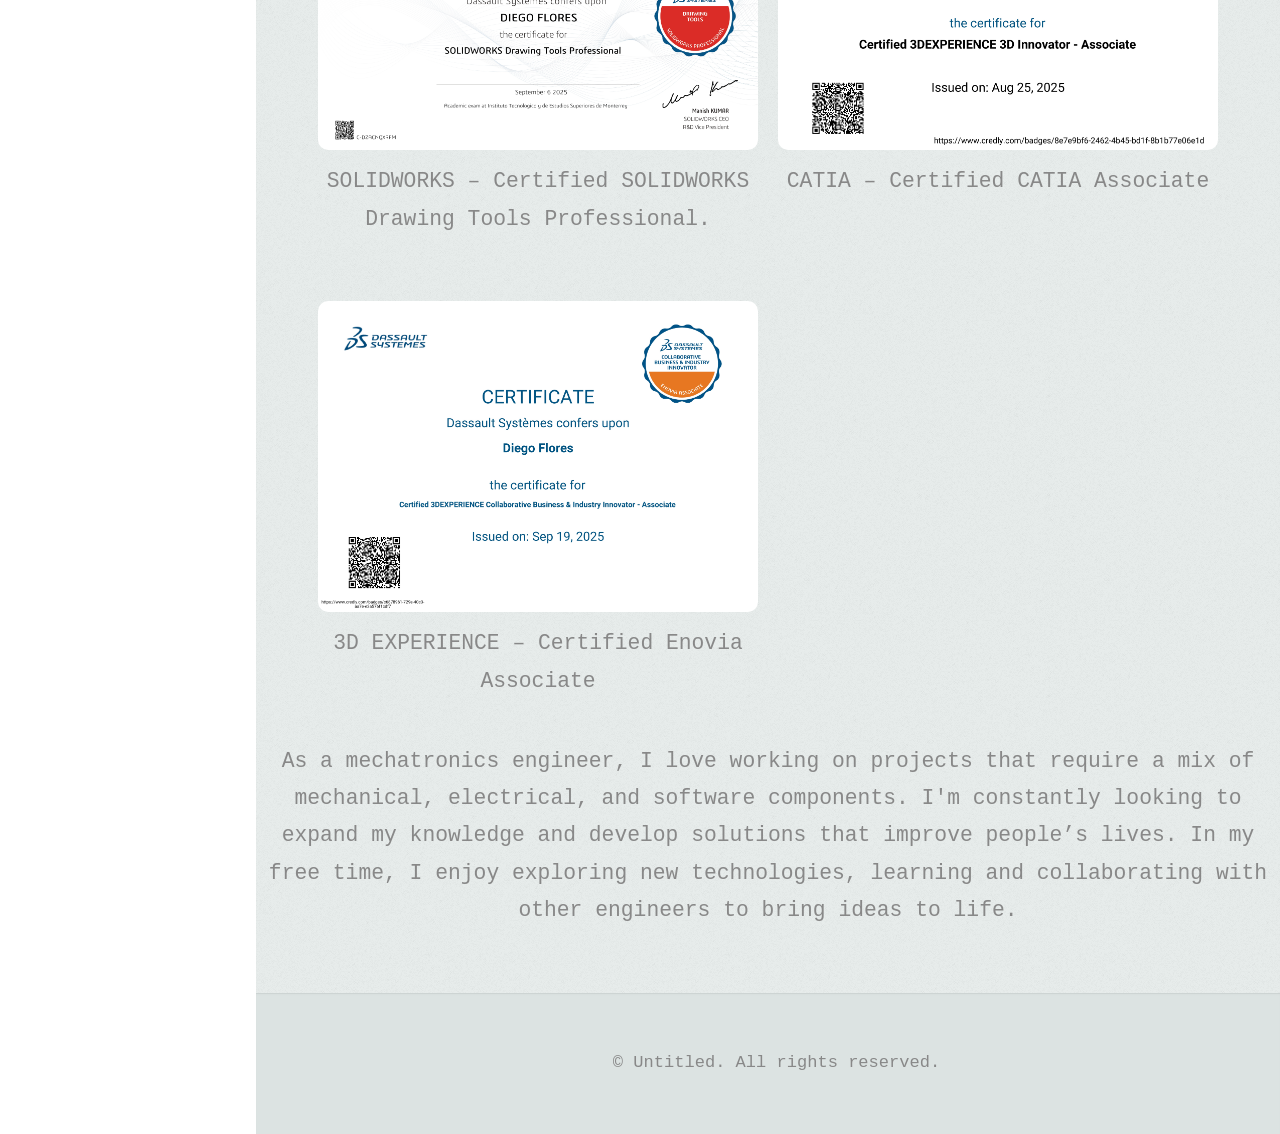
==== commit 23a84876: "Update index.html" ====
--- a/index.html
+++ b/index.html
@@ -117,202 +117,205 @@
 							<p> For more information click on the pictures</p>
 
 							<div class="row">
-								<div class="col-4 col-12-mobile">
-									<article class="item">
-										<a  class="image fit"><img src="extras/Projects/robot2019.jpg" alt="" /></a>
-										<header>
-    										<h3>FIRST Robotics Competition 2019</h3>
-  										</header>
-											<div class="description">
-											<h3>FRC 2019</h3>
-												<ul>
-												    <li>Designed and built a competitive robot for the 2019 FIRST Robotics Competition (FRC).</li>
-												    <li>Led mechanical design and CAD modeling, integrating electronic components for effective cable management.</li>
-												    <li>Collaborated with teammates on design concepts, CAD work, and ensuring compatibility with sensors and actuators.</li>
-												    <li>Participated in assembly and testing, gaining hands-on experience in iterative design and engineering problem-solving.</li>
-												</ul>
-  											</div>
-										</article>
-
-									<article class="item">
-										<a  class="image fit"><img src="extras/Projects/robot2020.jpg" alt="" /></a>
-										<header>
-    										<h3>FIRST Robotics Competition 2020</h3>
-  										</header>
-											<div class="description">
-												<h3>FRC 2020</h3>
-												<ul>
-												    <li>Participated in the 2020 FIRST Robotics Competition (FRC) with a focus on refining mechanical design and CAD modeling.</li>
-												    <li>Contributed to optimizing the robot’s structure, layout, and cable management for reliable performance.</li>
-												    <li>Collaborated with teammates on CAD design and integration of autonomous and teleoperated functions.</li>
-												    <li>Served as the primary driver during competition, executing strategies and ensuring smooth robot operation.</li>
-  												</ul>
-													<div class="responsive-video">
-  														<video autoplay muted loop>
-    													<source src="extras/videos/Botbusters_Week_1_Auto.mp4" type="video/mp4">
-  														</video>
-													</div>
-											</div>
-									</article>
-								</div>
-
-								<div class="col-4 col-12-mobile">
-									<article class="item">
-										<a class="image fit"><img src="extras/Projects/chasis.jpg" alt="" /></a>
-										<header>
-    										<h3>Ternium & Metalsa - Chasis colaboration</h3>
-  										</header>
-											<div class="description">
-												 <h3>Chasis Design</h3>
- <ul>
-      <li>Collaborated with Ternium and Metalsa to design three modular chassis (internal combustion, battery electric, hybrid).</li>
-      <li>Focused on modularity, weight reduction, and structural strength through material selection and design optimization.</li>
-      <li>Worked closely with engineers to ensure compatibility across platforms and efficient assembly.</li>
-    </ul>
-												<a class="image fit"><img src="extras/Projects/CHASIS2.jpg" alt="" /></a><br>
- 										<h3>FEM analysis</h3>
-										    <ul>
-      <li>Applied ANSYS Workbench to analyze stress distribution, deformation, and safety factors.</li>
-      <li>Validated structural performance under different load conditions.</li>
-      <li>Used results to refine design decisions and optimize chassis geometry.</li>
-    </ul>
-												<a href="#" class="image fit"><img src="extras/Projects/ANSY1.jpg" alt="" /></a>
-											</div>
-									</article>
-									<article class="item">
-										<a href="#" class="image fit"><img src="extras/Projects/deerefix.jpg" alt="" /></a>
-										<header>
-    										<h3>John Deere's fixture</h3>
-  										</header>
-											<div class="description">
-												 <h3>John Deere's fixture</h3>
-
- <ul>
-      <li>Collaborated with John Deere engineers and manufacturing specialists to design and build a custom fixture for bending metal plates.</li>
-      <li>Ensured the fixture met strict performance and quality standards for reliable and repeatable outcomes.</li>
-      <li>Applied knowledge of tolerances, material behavior during bending, and robust fixture design principles.</li>
-      <li>Integrated customer requirements into practical engineering solutions through close teamwork and collaboration.</li>
-    </ul>
-
-											</div>
-									</article>
-									<article class="item">
-										<a href="#" class="image fit"><img src="extras/Projects/abb_cell.jpg" alt="" /></a>
-										<header>
-    										<h3>ABB Welding Robot Cell</h3>
-  										</header>
-											<div class="description">
- <h3>Automated Welding Cell Design</h3>
-    <ul>
-      <li>Collaborated with ABB on the design and development of an automated welding cell using laser welding technology.</li>
-      <li>Created detailed CAD designs and ran simulations in ABB Studio to validate system performance.</li>
-      <li>Worked with engineers and safety specialists to meet operational time requirements while ensuring compliance with safety standards.</li>
-      <li>Gained expertise in precision laser welding, safety considerations for automation, and integrating customer requirements into efficient manufacturing solutions.</li>
-    </ul>
-											<div class="responsive-video">
-  												<video autoplay muted loop>
-    											<source src="extras/videos/ABB.mp4" type="video/mp4">
-  												</video>
-
-									</article>				
-									<article class="item">
-										<a href="#" class="image fit"><img src="extras/Projects/CeldaParker.jpg" alt="" /></a>
-										<header>
-    										<h3>Parker Press Cell</h3>
-  										</header>
-											<div class="description">
-							    <h3>Automation & Process Optimization</h3>
-    <ul>
-      <li>Collaborated with Parker to design and develop an advanced manufacturing cell for air conditioning valve production.</li>
-      <li>Integrated robotic arms into assembly and machining operations to reduce human intervention and improve efficiency.</li>
-      <li>Analyzed and optimized material handling, component positioning, precision assembly, and quality checks.</li>
-      <li>Expanded knowledge of industrial automation, robotic integration, process control, and ergonomic safety considerations.</li>
-      <li>Worked closely with engineers, technicians, and operators to deliver a reliable, efficient, and scalable solution aligned with production goals.</li>
-    </ul>
-											</div>
-									</article>							
-								</div>
-
-								<div class="col-4 col-12-mobile">
-									<article class="item">
-										<a href="#" class="image fit"><img src="extras/Projects/Carrito_Autónomo.jpg" alt="" /></a>
-										<header>
-    										<h3>PID Autonomous Car</h3>
-  										</header>
-											<div class="description">
-							<h3>Autonomous Navigation System</h3>
-								<ul>
-								<li>Collaborated with John Deere on developing a small-scale robotic car simulating tractor behavior.</li>
-								<li>Designed to navigate a 10 × 10 meter square path with minimal deviation.</li>
-								<li>Integrated multiple sensors (ultrasonic, odometers, and camera) for real-time obstacle detection and position tracking.</li>
-								<li>Implemented PID controllers to fine-tune steering and speed for accurate path following.</li>
-								<li>Worked with teammates on design, programming, and calibration to replicate realistic tractor movements under varying conditions.</li>
-								<li>Gained expertise in feedback control systems, sensor fusion, autonomous navigation challenges, and iterative testing.</li>
-								</ul>
-									<a href="#" class="image fit">
-									<img src="extras/Projects/pcb.jpg" alt=""
-										style="display:block; width:40%; height:auto; margin:0 auto;" />
-									</a>
-
-											</div>
-									</article>							
-								
-									<article class="item">
-										<a href="#" class="image fit"><img src="extras/Projects/porteroCad.jpg" alt="" /></a>
-										<header>
-    										<h3>Robotic Goalkeeper</h3>
-  										</header>
-											<div class="description">
-											    <h3>Mechatronics & Interactive Design</h3>
-    <ul>
-      <li>Designed and developed a robotic “goalkeeper” for a tabletop game, integrating mechanical design, electronics, and programming.</li>
-      <li>Built the structure using 3D-printed parts, V-slot profiles, and MDF components fabricated from precise CAD models.</li>
-      <li>Integrated a stepper motor for fast, precise side-to-side movements simulating real goalkeeping actions.</li>
-      <li>Contributed to the full process: CAD modeling, mechanical assembly, electronics wiring, and control system programming.</li>
-      <li>Enhanced skills in mechatronics, precision design, system integration, and iterative prototyping through teamwork.</li>
-    </ul>
-													<div class="responsive-video">
-  														<video autoplay muted loop>
-    													<source src="extras/videos/portero.mp4" type="video/mp4">
-  														</video>
-													</div>
-												<footer style="text-align:center;">
-  													<a href="extras/pdf/Evidencia_portero.pdf" class="button scrolly">Project Report</a>
-												</footer>												
-											</div>
-
-
-									</article>																									
-						
-									<article class="item">
-										<a href="#" class="image fit"><img src="extras/Projects/saber.jpg" /></a>
-										<header>
-    										<h3>Lightsaber from Star Wars</h3>
-  										</header>
-											<div class="description">
-<h3>Lightsaber CAD & Rendering</h3>
-    <ul>
-      <li>Modeled a lightsaber in CAD software to practice advanced rendering techniques.</li>
-      <li>Refined understanding of 3D design principles and photorealistic rendering.</li>
-      <li>Developed skills in optimizing geometry for visualization efficiency.</li>
-      <li>Experimented with textures, finishes, and lighting effects for realistic outcomes.</li>
-    </ul>
-												<div class="responsive-video">
-  													<video autoplay muted loop>
-    												<source src="extras/videos/saber.mp4" type="video/mp4">
-  													</video>
-												</div><br>
-											
-<h3>Certifications</h3>
-    <ul>
-      <li>Earned <strong>CSWA (Certified SOLIDWORKS Associate)</strong> and <strong>CSWP (Certified SOLIDWORKS Professional)</strong>.</li>
-      <li>Validated proficiency in 3D modeling, design analysis, and problem-solving with SOLIDWORKS.</li>
-      <li>Demonstrated ability to solve complex parametric design challenges efficiently and accurately.</li>
-    </ul>
-									</article>
-								</div>
+							
+							  <!-- FIRST Robotics Competition 2019 -->
+							  <div class="col-4 col-12-mobile">
+							    <article class="item">
+							      <a class="image fit"><img src="extras/Projects/robot2019.jpg" alt="FRC 2019 Robot" /></a>
+							      <header>
+							        <h3>FIRST Robotics Competition 2019</h3>
+							      </header>
+							      <div class="description">
+							        <h3>FRC 2019</h3>
+							        <ul>
+							          <li><strong>Designed and assembled a competitive robot</strong> as part of the team, leading CAD modeling and mechanical integration with electronic components.</li>
+							          <li><strong>Collaborated on design concepts and ensured system compatibility</strong> with sensors and actuators, contributing to efficient assembly and reliable performance.</li>
+							          <li><strong>Participated in testing and iterative improvements</strong>, applying engineering problem-solving to optimize robot performance.</li>
+							          <li><strong>Contributed to team victories</strong> at <strong>Regional Monterrey 2019</strong>, <strong>Laguna 2019</strong>, and winning the <strong>Chairman’s Award 2019</strong>.</li>
+							        </ul>
+							      </div>
+							    </article>
+							
+							    <!-- FIRST Robotics Competition 2020 -->
+							    <article class="item">
+							      <a class="image fit"><img src="extras/Projects/robot2020.jpg" alt="FRC 2020 Robot" /></a>
+							      <header>
+							        <h3>FIRST Robotics Competition 2020</h3>
+							      </header>
+							      <div class="description">
+							        <h3>FRC 2020</h3>
+							        <ul>
+							          <li><strong>Refined mechanical design and CAD modeling</strong> to optimize robot structure, layout, and cable management for reliability.</li>
+							          <li><strong>Integrated autonomous and teleoperated functions</strong>, collaborating with teammates on CAD and system integration.</li>
+							          <li><strong>Served as primary driver during competition</strong>, executing strategies and ensuring smooth robot operation.</li>
+							        </ul>
+							        <div class="responsive-video">
+							          <video autoplay muted loop>
+							            <source src="extras/videos/Botbusters_Week_1_Auto.mp4" type="video/mp4">
+							          </video>
+							        </div>
+							      </div>
+							    </article>
+							  </div>
+							
+							  <!-- Ternium & Metalsa Chassis -->
+							  <div class="col-4 col-12-mobile">
+							    <article class="item">
+							      <a class="image fit"><img src="extras/Projects/chasis.jpg" alt="Chassis Design" /></a>
+							      <header>
+							        <h3>Ternium & Metalsa - Chassis Collaboration</h3>
+							      </header>
+							      <div class="description">
+							        <h3>Chassis Design</h3>
+							        <ul>
+							          <li>Collaborated with Ternium and Metalsa to design three modular chassis (internal combustion, battery electric, hybrid).</li>
+							          <li>Focused on <strong>modularity, weight reduction, and structural strength</strong> through material selection and design optimization.</li>
+							          <li>Worked closely with engineers to ensure compatibility across platforms and <strong>efficient assembly</strong>.</li>
+							        </ul>
+							        <a class="image fit"><img src="extras/Projects/CHASIS2.jpg" alt="Chassis CAD" /></a>
+							        <h3>FEM Analysis</h3>
+							        <ul>
+							          <li>Applied <strong>ANSYS Workbench</strong> to analyze stress distribution, deformation, and safety factors.</li>
+							          <li>Validated structural performance under different load conditions.</li>
+							          <li>Used results to refine design decisions and optimize chassis geometry.</li>
+							        </ul>
+							        <a class="image fit" href="#"><img src="extras/Projects/ANSY1.jpg" alt="ANSYS Results" /></a>
+							      </div>
+							    </article>
+							
+							    <!-- John Deere Fixture -->
+							    <article class="item">
+							      <a href="#" class="image fit"><img src="extras/Projects/deerefix.jpg" alt="John Deere Fixture" /></a>
+							      <header>
+							        <h3>John Deere Fixture</h3>
+							      </header>
+							      <div class="description">
+							        <h3>Fixture Design & Manufacturing</h3>
+							        <ul>
+							          <li>Collaborated with John Deere engineers to design and build a <strong>custom fixture for bending metal plates</strong>.</li>
+							          <li>Ensured the fixture met strict <strong>performance and quality standards</strong> for reliable and repeatable outcomes.</li>
+							          <li>Applied knowledge of <strong>tolerances, material behavior, and robust fixture design principles</strong>.</li>
+							          <li>Integrated customer requirements into practical engineering solutions through close teamwork.</li>
+							        </ul>
+							      </div>
+							    </article>
+							
+							    <!-- ABB Welding Robot Cell -->
+							    <article class="item">
+							      <a href="#" class="image fit"><img src="extras/Projects/abb_cell.jpg" alt="ABB Welding Robot Cell" /></a>
+							      <header>
+							        <h3>ABB Welding Robot Cell</h3>
+							      </header>
+							      <div class="description">
+							        <h3>Automated Welding Cell Design</h3>
+							        <ul>
+							          <li>Collaborated with ABB on the design of an <strong>automated welding cell using laser technology</strong>.</li>
+							          <li>Created detailed CAD designs and ran simulations in <strong>ABB Studio</strong> to validate system performance.</li>
+							          <li>Worked with engineers and safety specialists to meet operational time requirements while ensuring <strong>compliance with safety standards</strong>.</li>
+							          <li>Gained expertise in <strong>precision laser welding, automation safety, and efficient manufacturing integration</strong>.</li>
+							        </ul>
+							        <div class="responsive-video">
+							          <video autoplay muted loop>
+							            <source src="extras/videos/ABB.mp4" type="video/mp4">
+							          </video>
+							        </div>
+							      </div>
+							    </article>
+							  </div>
+							
+							  <!-- Parker Press Cell -->
+							  <div class="col-4 col-12-mobile">
+							    <article class="item">
+							      <a href="#" class="image fit"><img src="extras/Projects/CeldaParker.jpg" alt="Parker Press Cell" /></a>
+							      <header>
+							        <h3>Parker Press Cell</h3>
+							      </header>
+							      <div class="description">
+							        <h3>Automation & Process Optimization</h3>
+							        <ul>
+							          <li>Collaborated with Parker to design an <strong>advanced manufacturing cell</strong> for air conditioning valve production.</li>
+							          <li>Integrated <strong>robotic arms</strong> into assembly and machining to reduce human intervention and improve efficiency.</li>
+							          <li>Analyzed and optimized <strong>material handling, component positioning, precision assembly, and quality checks</strong>.</li>
+							          <li>Expanded knowledge of <strong>industrial automation, robotic integration, process control, and ergonomic safety</strong>.</li>
+							          <li>Worked closely with engineers, technicians, and operators to deliver a <strong>reliable, efficient, and scalable solution</strong>.</li>
+							        </ul>
+							      </div>
+							
+							      <!-- PID Autonomous Car -->
+							      <article class="item">
+							        <a href="#" class="image fit"><img src="extras/Projects/Carrito_Autónomo.jpg" alt="PID Autonomous Car" /></a>
+							        <header>
+							          <h3>PID Autonomous Car</h3>
+							        </header>
+							        <div class="description">
+							          <h3>Autonomous Navigation System</h3>
+							          <ul>
+							            <li>Collaborated with John Deere on developing a <strong>small-scale robotic car simulating tractor behavior</strong>.</li>
+							            <li>Designed to navigate a <strong>10 × 10 meter path with minimal deviation</strong>.</li>
+							            <li>Integrated multiple sensors (ultrasonic, odometers, camera) for <strong>real-time obstacle detection and position tracking</strong>.</li>
+							            <li>Implemented <strong>PID controllers</strong> to fine-tune steering and speed for accurate path following.</li>
+							            <li>Worked with teammates on design, programming, and calibration to replicate realistic tractor movements.</li>
+							            <li>Gained expertise in <strong>feedback control systems, sensor fusion, autonomous navigation, and iterative testing</strong>.</li>
+							          </ul>
+							          <a href="#" class="image fit"><img src="extras/Projects/pcb.jpg" alt="Autonomous Car PCB" style="display:block; width:40%; height:auto; margin:0 auto;" /></a>
+							        </div>
+							      </article>
+							
+							      <!-- Robotic Goalkeeper -->
+							      <article class="item">
+							        <a href="#" class="image fit"><img src="extras/Projects/porteroCad.jpg" alt="Robotic Goalkeeper" /></a>
+							        <header>
+							          <h3>Robotic Goalkeeper</h3>
+							        </header>
+							        <div class="description">
+							          <h3>Mechatronics & Interactive Design</h3>
+							          <ul>
+							            <li>Designed and developed a <strong>robotic goalkeeper</strong> for a tabletop game, integrating mechanical design, electronics, and programming.</li>
+							            <li>Built the structure using 3D-printed parts, V-slot profiles, and MDF components fabricated from precise CAD models.</li>
+							            <li>Integrated a <strong>stepper motor</strong> for fast, precise side-to-side movements simulating real goalkeeping actions.</li>
+							            <li>Contributed to the full process: CAD modeling, mechanical assembly, electronics wiring, and control system programming.</li>
+							            <li>Enhanced skills in <strong>mechatronics, precision design, system integration, and iterative prototyping</strong> through teamwork.</li>
+							          </ul>
+							          <div class="responsive-video">
+							            <video autoplay muted loop>
+							              <source src="extras/videos/portero.mp4" type="video/mp4">
+							            </video>
+							          </div>
+							          <footer style="text-align:center;">
+							            <a href="extras/pdf/Evidencia_portero.pdf" class="button scrolly">Project Report</a>
+							          </footer>
+							        </div>
+							      </article>
+							
+							      <!-- Lightsaber CAD & Rendering -->
+							      <article class="item">
+							        <a href="#" class="image fit"><img src="extras/Projects/saber.jpg" alt="Lightsaber CAD" /></a>
+							        <header>
+							          <h3>Lightsaber from Star Wars</h3>
+							        </header>
+							        <div class="description">
+							          <h3>Lightsaber CAD & Rendering</h3>
+							          <ul>
+							            <li>Modeled a <strong>lightsaber in CAD software</strong> to practice advanced rendering techniques.</li>
+							            <li>Refined understanding of <strong>3D design principles and photorealistic rendering</strong>.</li>
+							            <li>Developed skills in optimizing geometry for visualization efficiency.</li>
+							            <li>Experimented with textures, finishes, and lighting effects for realistic outcomes.</li>
+							          </ul>
+							          <div class="responsive-video">
+							            <video autoplay muted loop>
+							              <source src="extras/videos/saber.mp4" type="video/mp4">
+							            </video>
+							          </div>
+							          <h3>Certifications</h3>
+							          <ul>
+							            <li>Earned <strong>CSWA (Certified SOLIDWORKS Associate)</strong> and <strong>CSWP (Certified SOLIDWORKS Professional)</strong>.</li>
+							            <li>Validated proficiency in 3D modeling, design analysis, and problem-solving with SOLIDWORKS.</li>
+							            <li>Demonstrated ability to solve complex parametric design challenges efficiently and accurately.</li>
+							          </ul>
+							        </div>
+							      </article>
+							  </div>
 							</div>
-
 						</div>
 					</section>
 
@@ -529,3 +532,4 @@
 
 
 
+
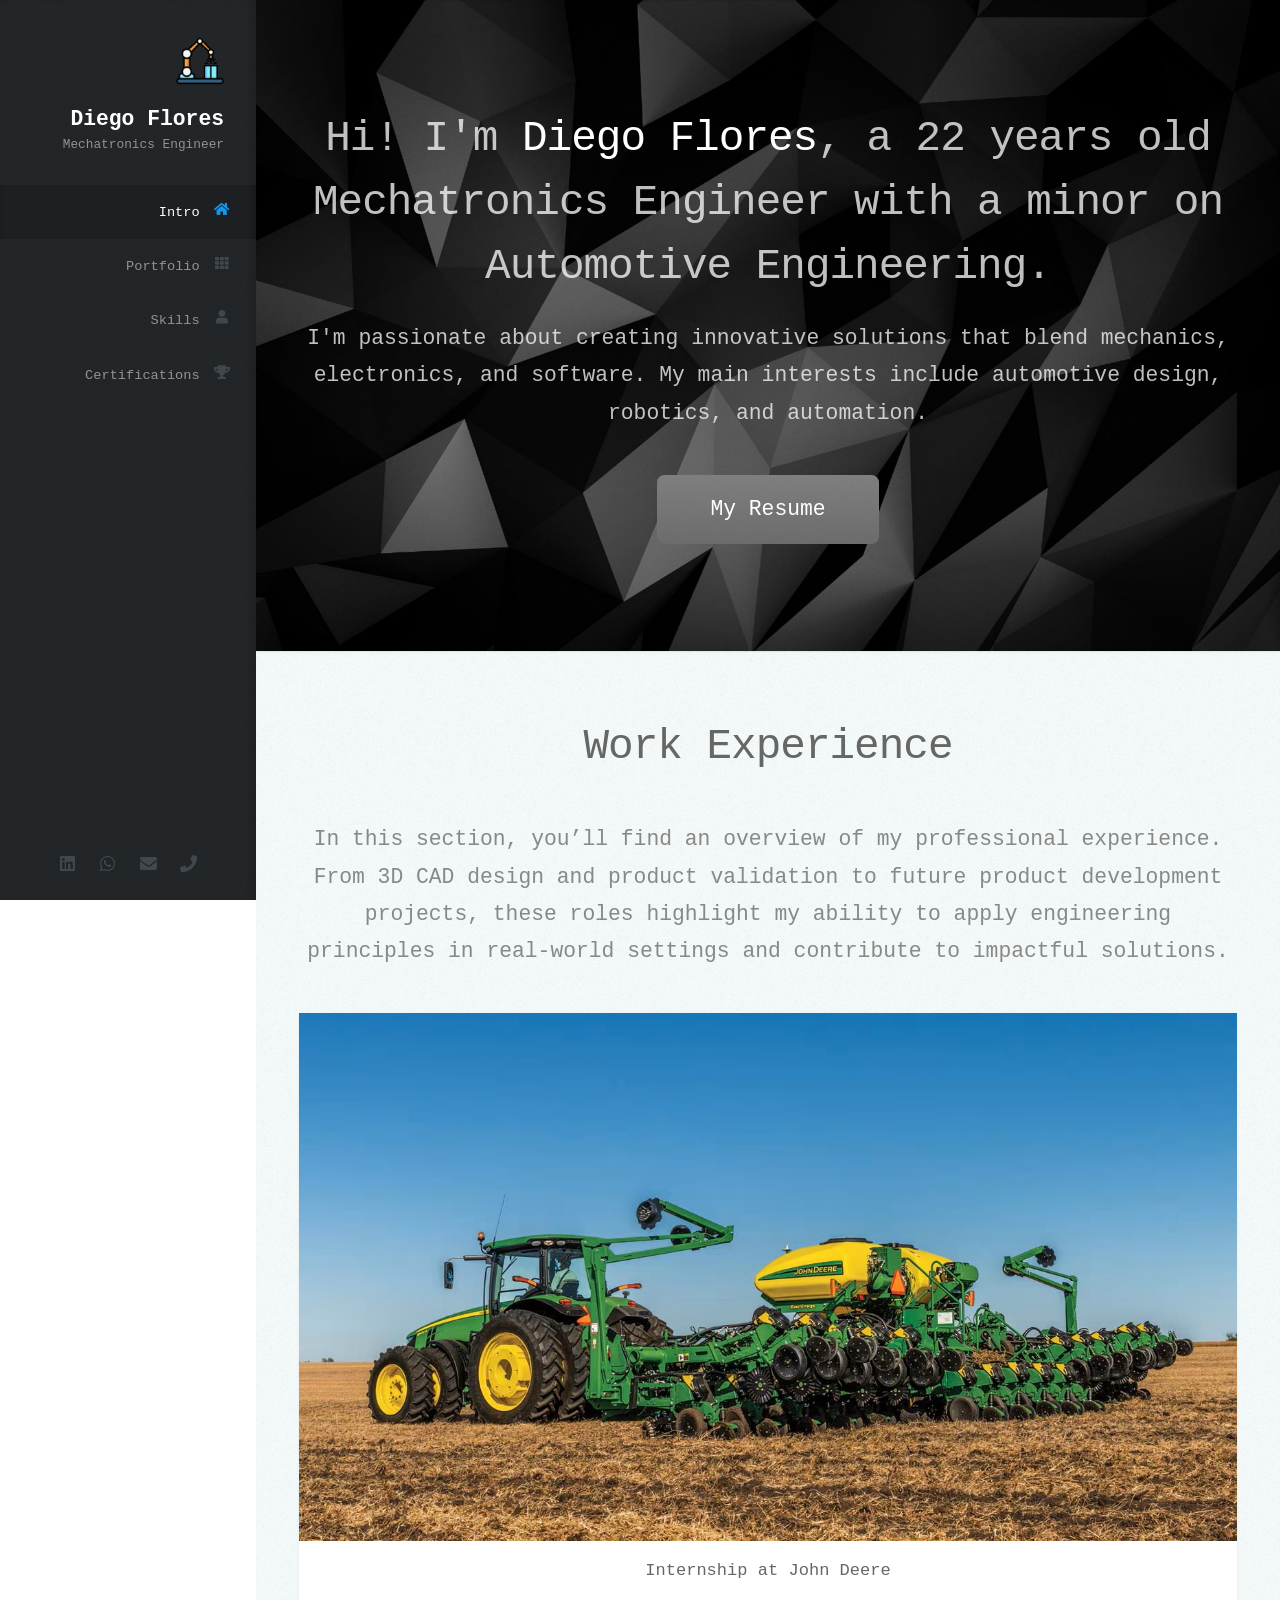
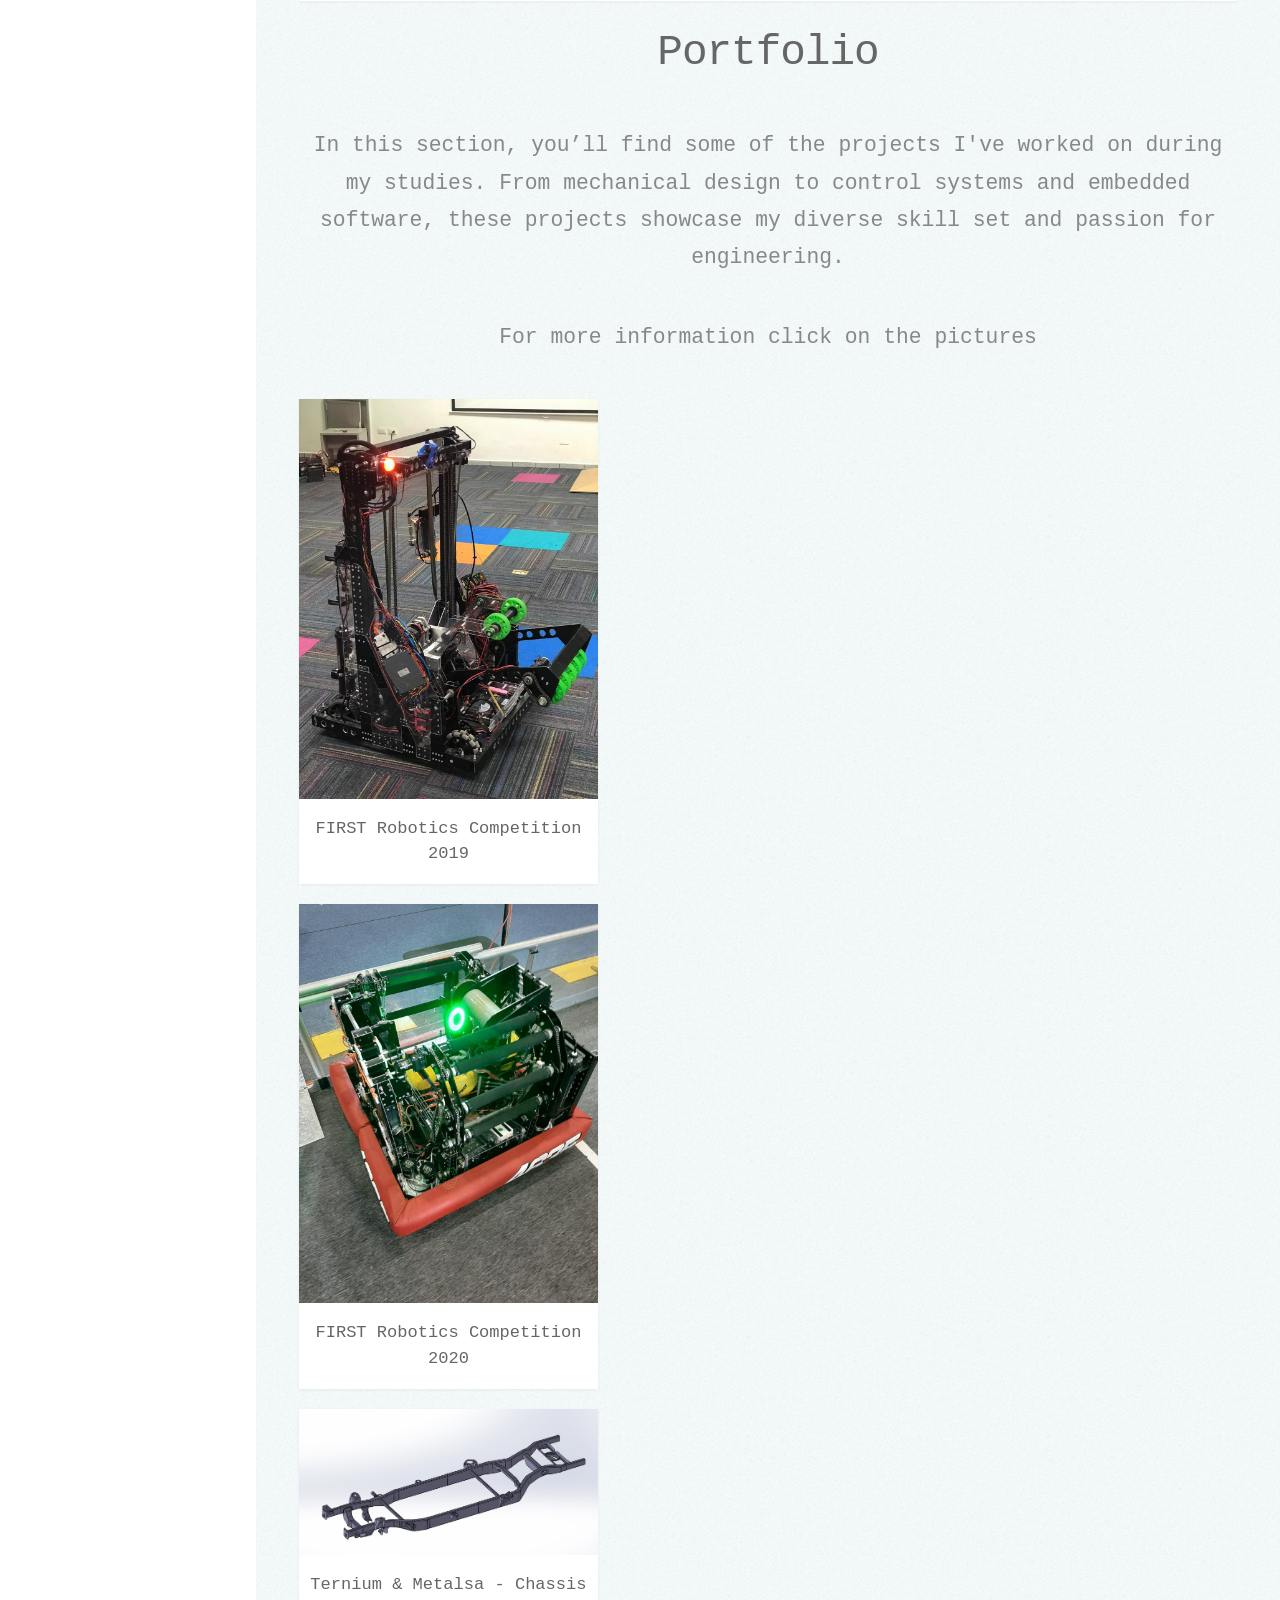
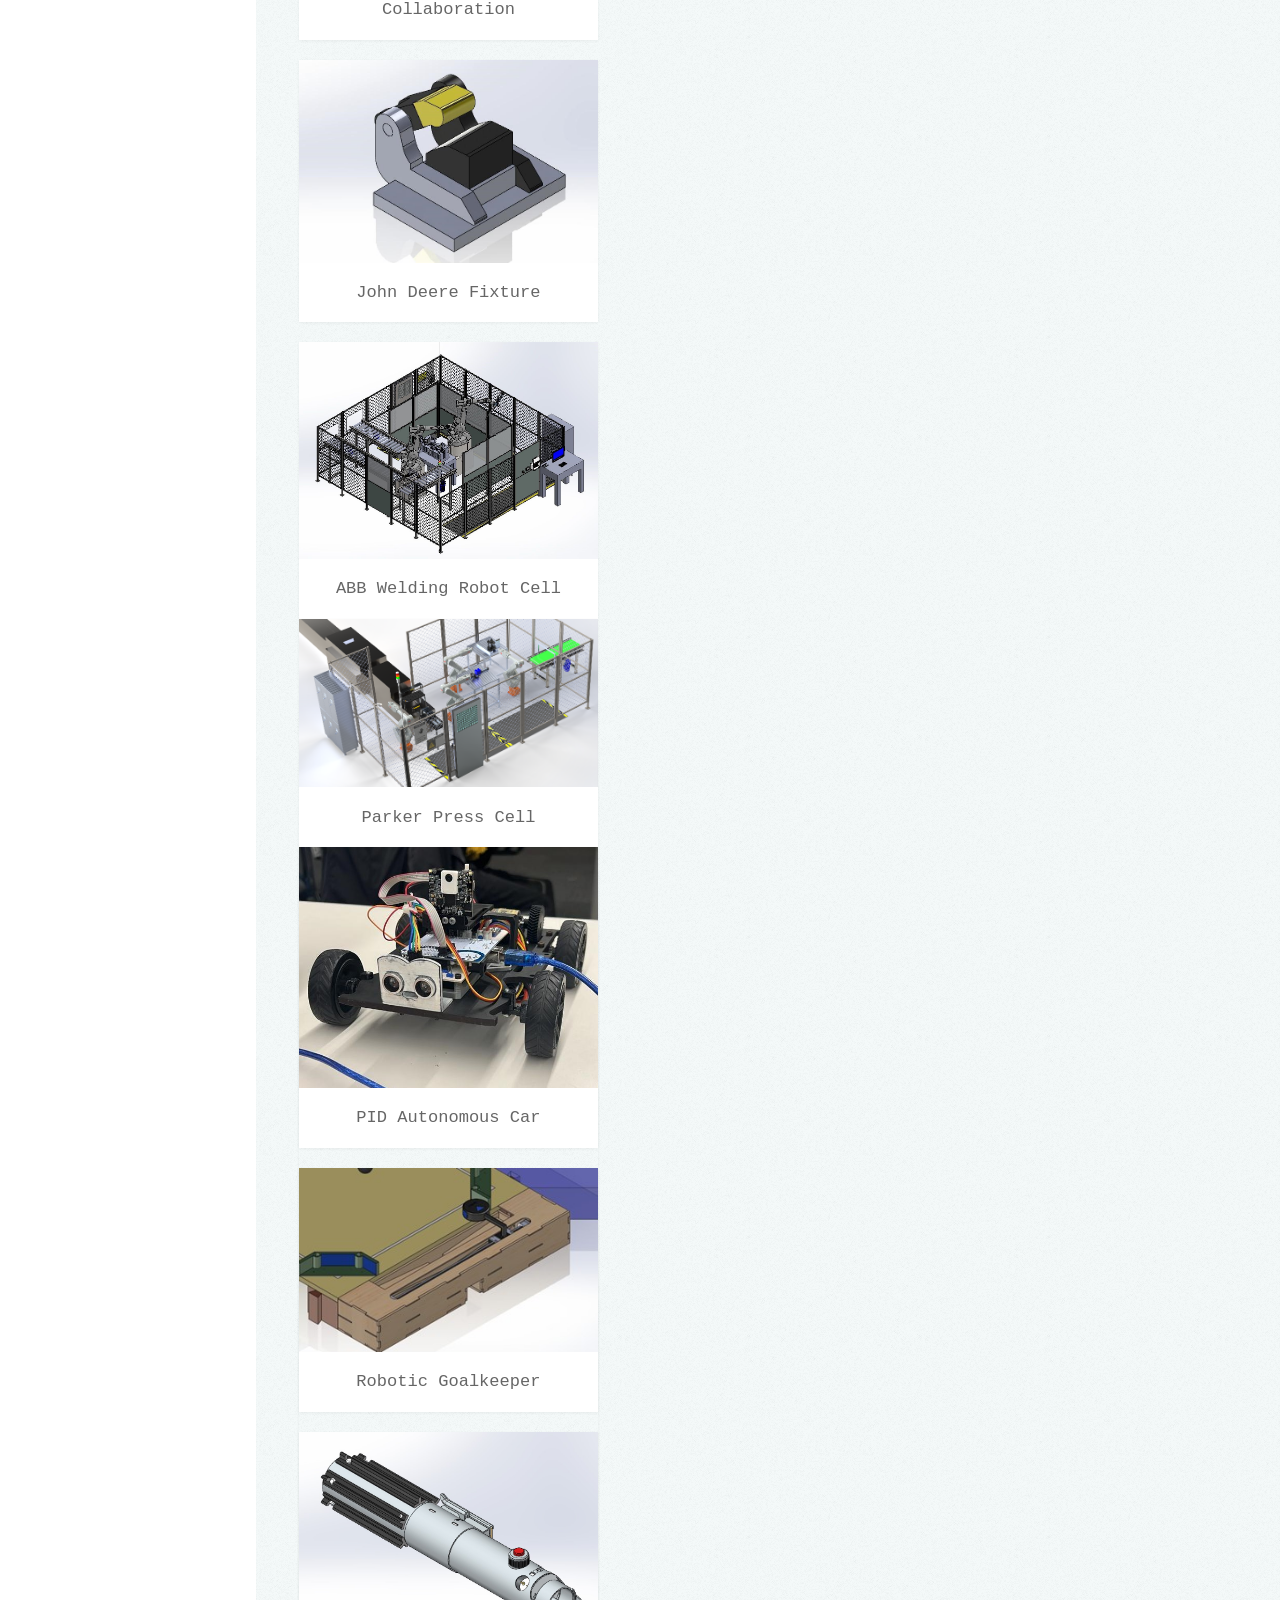
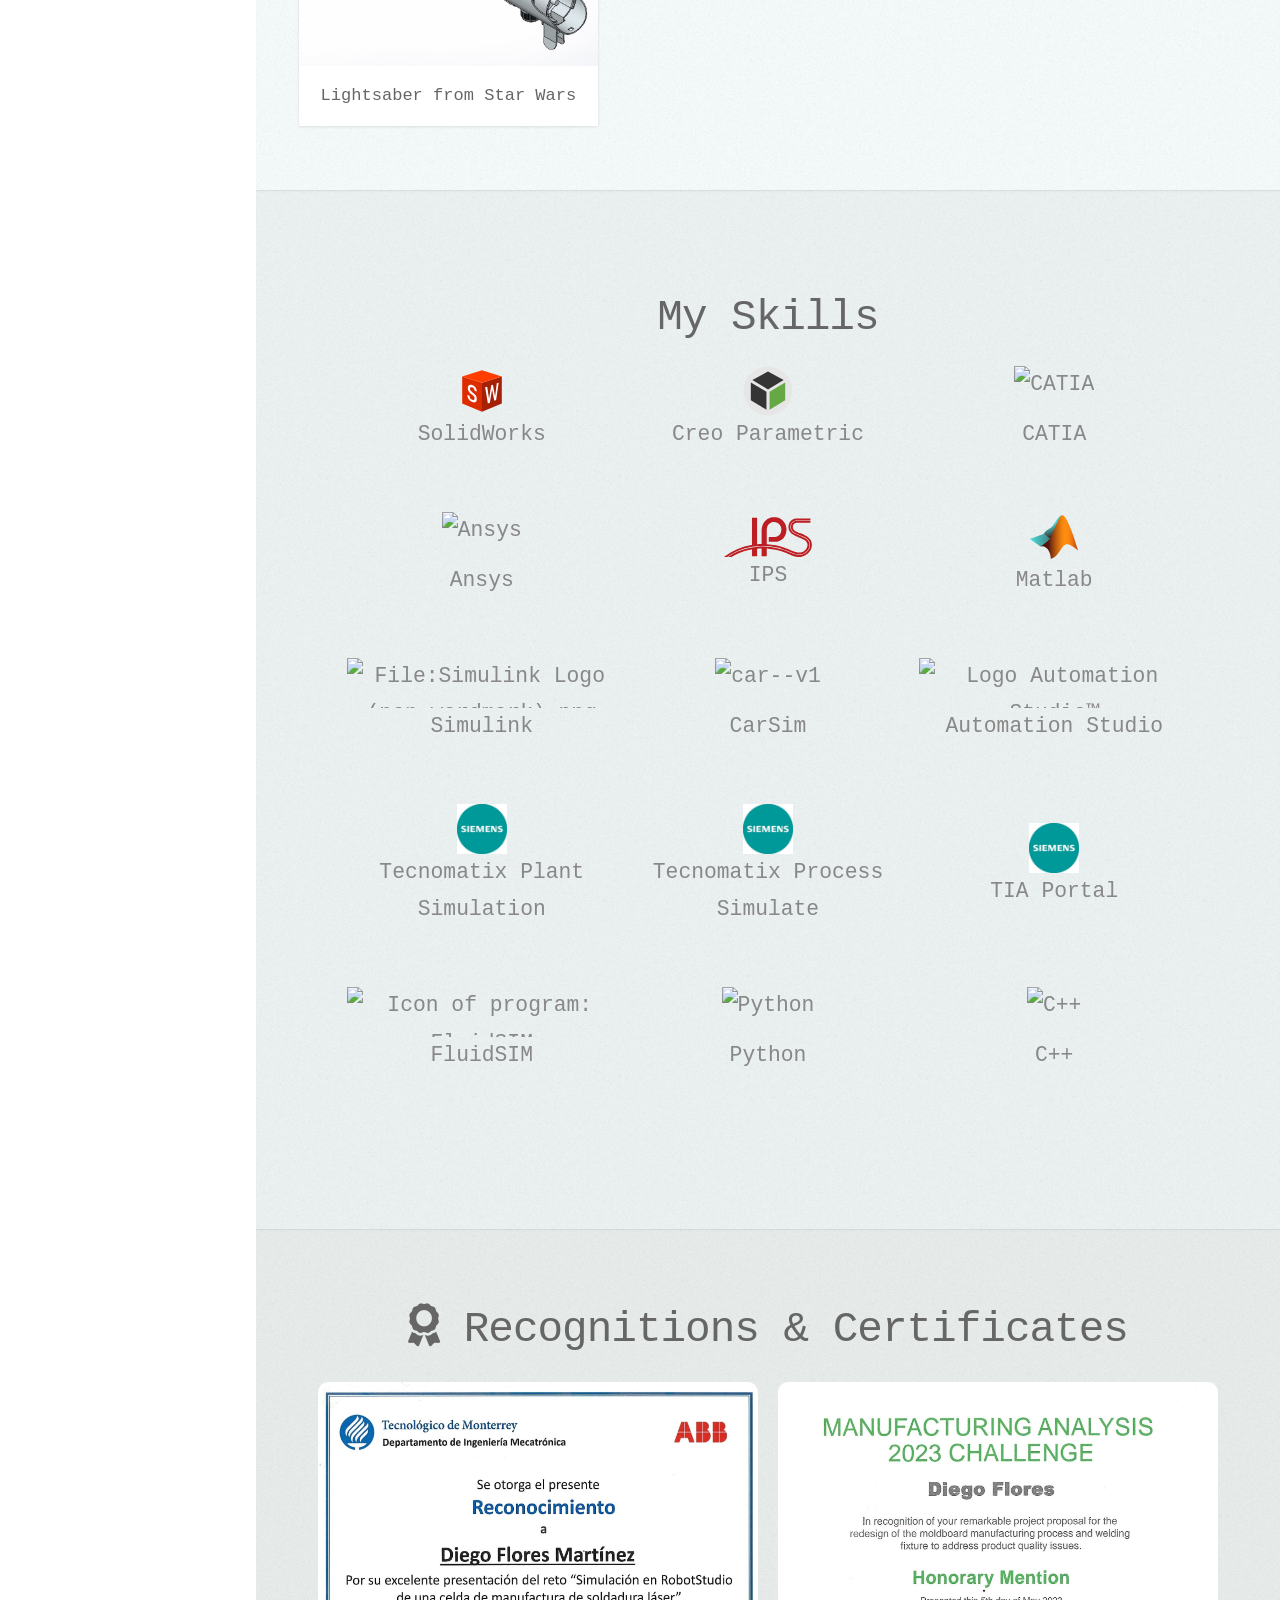
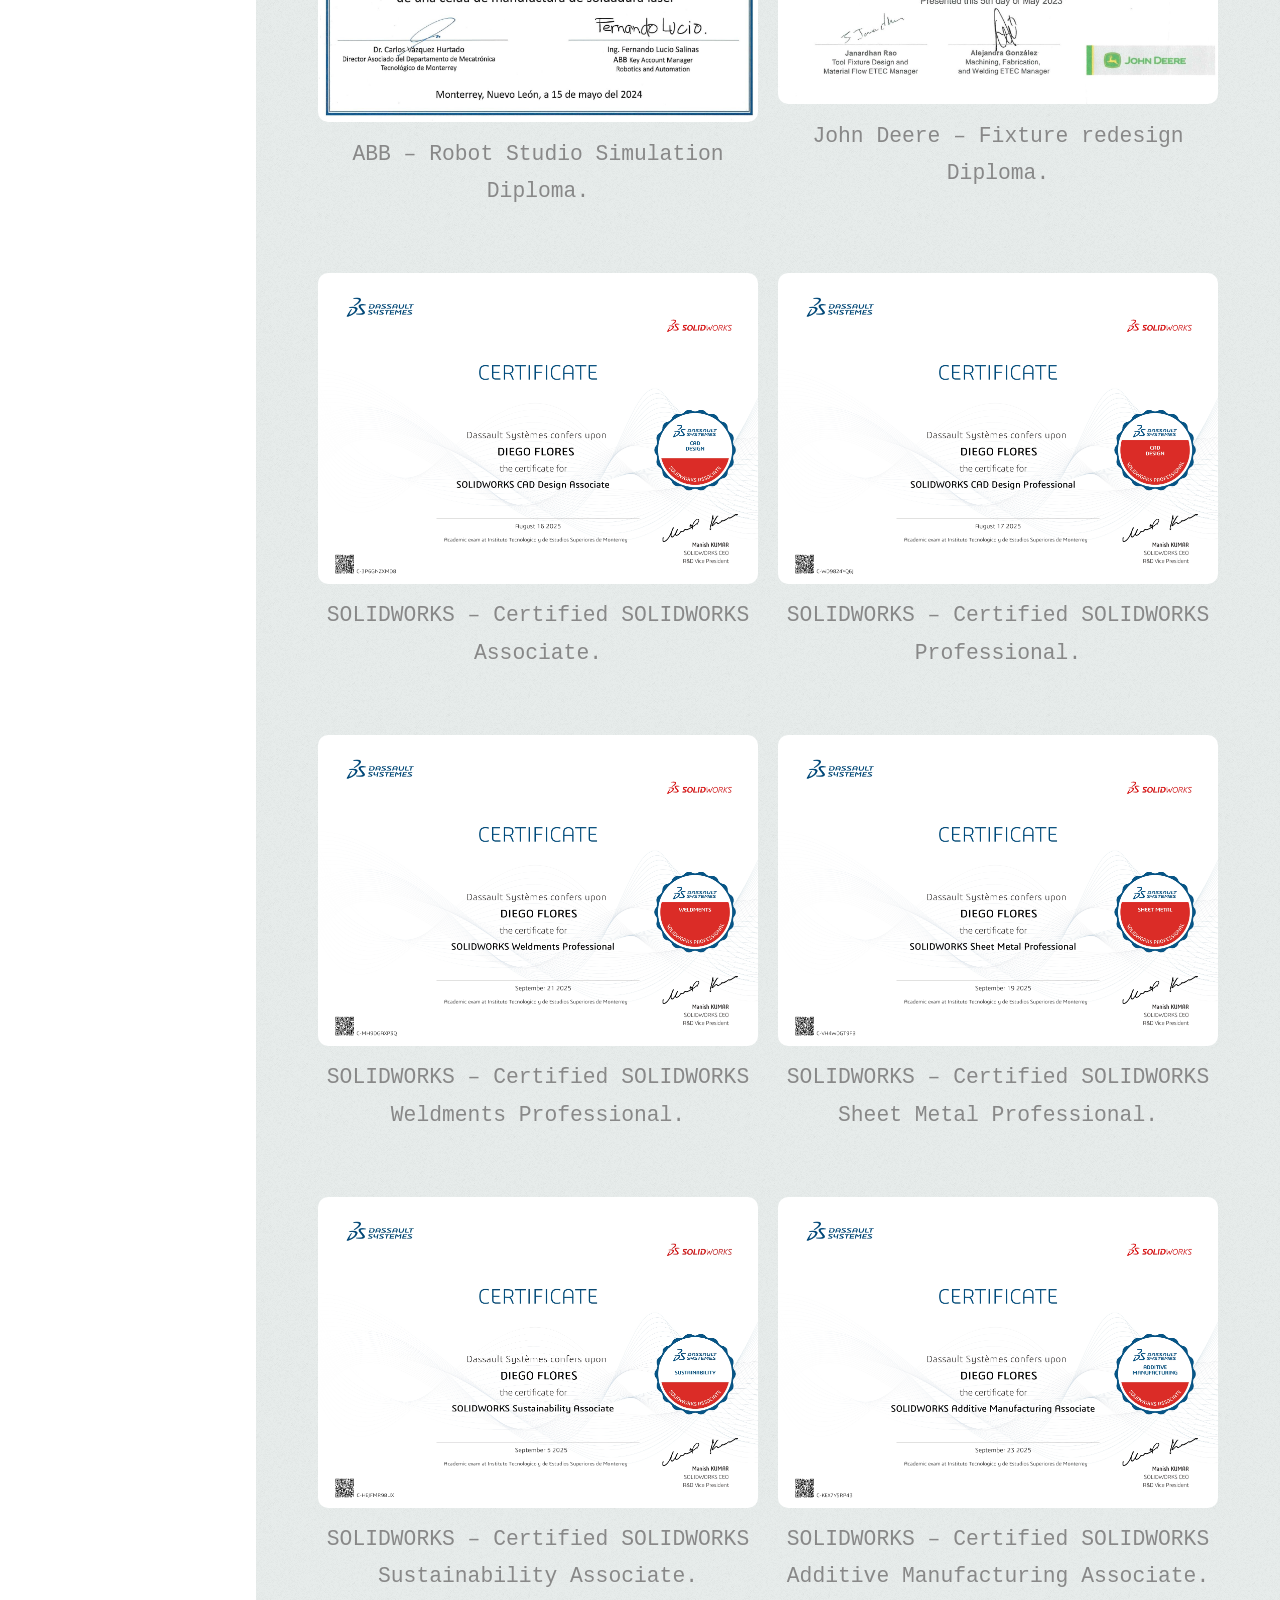
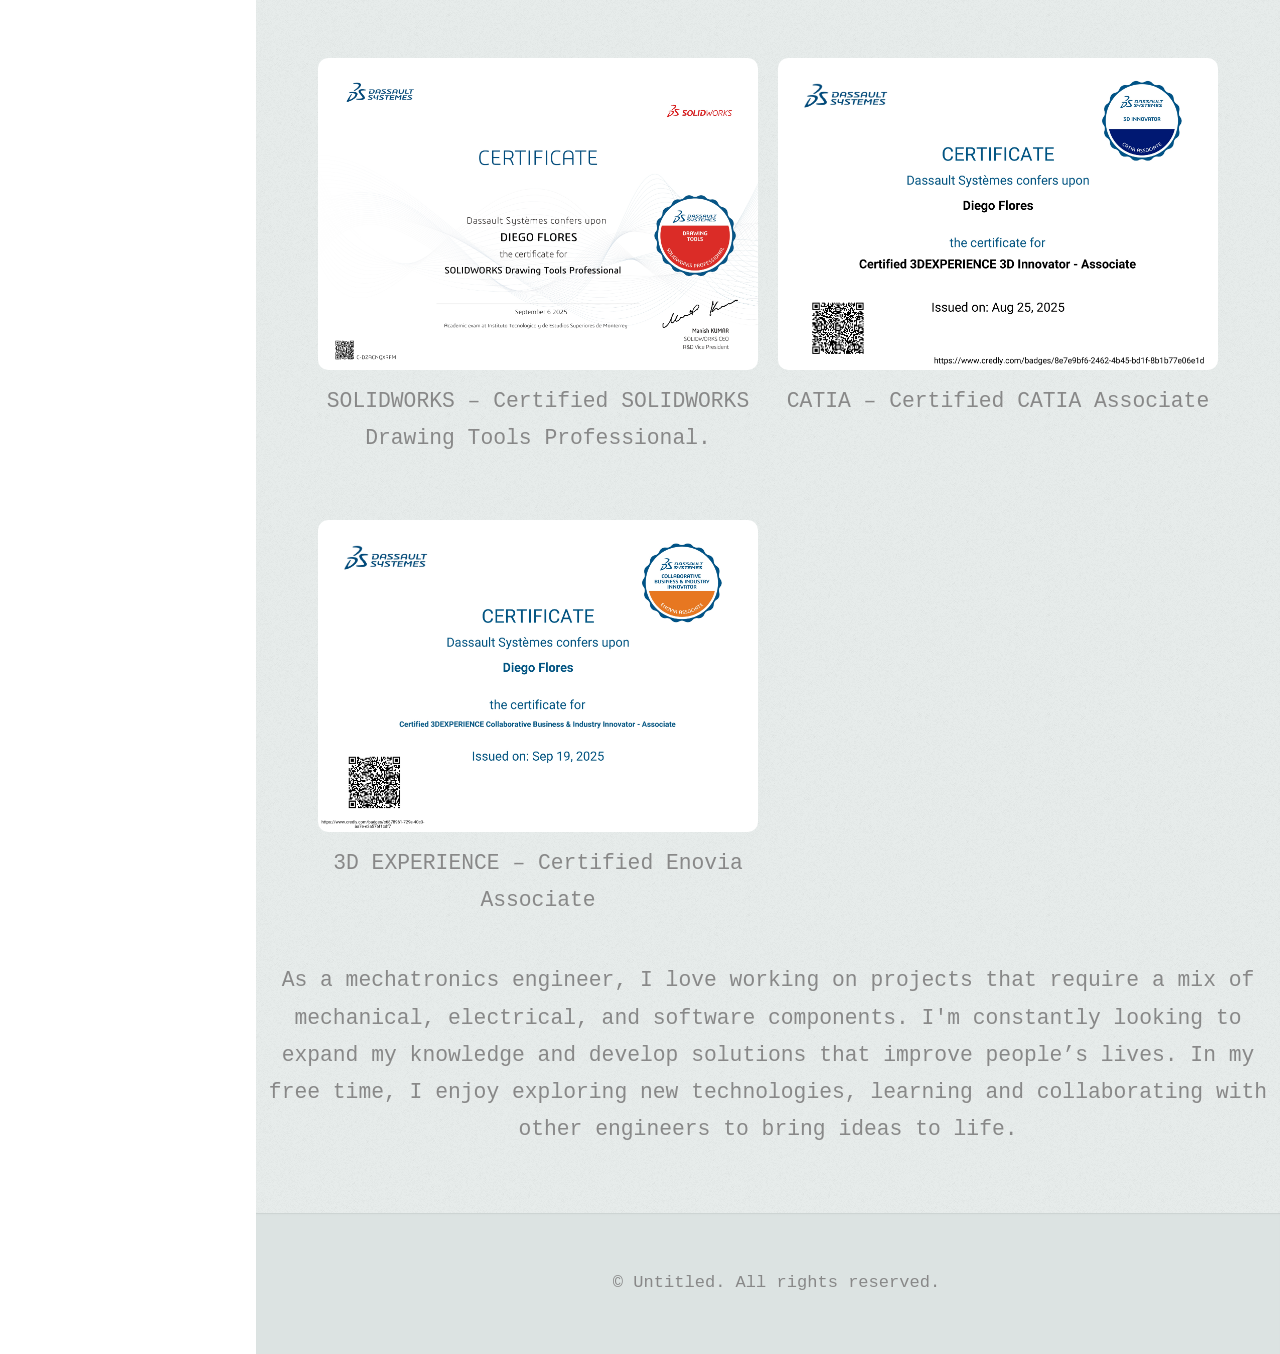
==== commit 843cbb1f: "Update index.html" ====
--- a/index.html
+++ b/index.html
@@ -120,85 +120,94 @@
 							
 							  <!-- FIRST Robotics Competition 2019 -->
 							  <div class="col-4 col-12-mobile">
-							    <article class="item">
-							      <a class="image fit"><img src="extras/Projects/robot2019.jpg" alt="FRC 2019 Robot" /></a>
-							      <header>
-							        <h3>FIRST Robotics Competition 2019</h3>
-							      </header>
-							      <div class="description">
-							        <h3>FRC 2019</h3>
-							        <ul>
-							          <li><strong>Designed and assembled a competitive robot</strong> as part of the team, leading CAD modeling and mechanical integration with electronic components.</li>
-							          <li><strong>Collaborated on design concepts and ensured system compatibility</strong> with sensors and actuators, contributing to efficient assembly and reliable performance.</li>
-							          <li><strong>Participated in testing and iterative improvements</strong>, applying engineering problem-solving to optimize robot performance.</li>
-							          <li><strong>Contributed to team victories</strong> at <strong>Regional Monterrey 2019</strong>, <strong>Laguna 2019</strong>, and winning the <strong>Chairman’s Award 2019</strong>.</li>
-							        </ul>
-							      </div>
-							    </article>
+							<article class="item">
+							  <a class="image fit"><img src="extras/Projects/robot2019.jpg" alt="FRC 2019 Robot" /></a>
+							  <header>
+							    <h3>FIRST Robotics Competition 2019</h3>
+							  </header>
+							  <div class="description">
+							    <h3>Design & Mechanical Team</h3>
+							    <ul>
+							      <li><strong>Designed and assembled key robot subsystems</strong>, including the elevator, intake mechanisms, and chassis, using <strong>SolidWorks, Fusion 360, and Onshape</strong> across different design stages.</li>
+							      <li><strong>Performed iterative adjustments and optimizations</strong> throughout the project, applying <strong>critical thinking, problem-solving, and hands-on prototyping skills</strong> to improve performance and reliability.</li>
+							      <li><strong>Collaborated with electronics and programming teams</strong>, integrating their requirements into mechanical designs, demonstrating <strong>cross-functional teamwork and design adaptability</strong>.</li>
+							      <li><strong>Contributed to team victories</strong> at Regional Monterrey 2019, Laguna 2019, and winning the <strong>Chairman’s Award 2019</strong>, showcasing <strong>effective project execution under competitive constraints</strong>.</li>
+							    </ul>
+							  </div>
+							</article>
+
 							
 							    <!-- FIRST Robotics Competition 2020 -->
-							    <article class="item">
-							      <a class="image fit"><img src="extras/Projects/robot2020.jpg" alt="FRC 2020 Robot" /></a>
-							      <header>
-							        <h3>FIRST Robotics Competition 2020</h3>
-							      </header>
-							      <div class="description">
-							        <h3>FRC 2020</h3>
-							        <ul>
-							          <li><strong>Refined mechanical design and CAD modeling</strong> to optimize robot structure, layout, and cable management for reliability.</li>
-							          <li><strong>Integrated autonomous and teleoperated functions</strong>, collaborating with teammates on CAD and system integration.</li>
-							          <li><strong>Served as primary driver during competition</strong>, executing strategies and ensuring smooth robot operation.</li>
-							        </ul>
-							        <div class="responsive-video">
-							          <video autoplay muted loop>
-							            <source src="extras/videos/Botbusters_Week_1_Auto.mp4" type="video/mp4">
-							          </video>
-							        </div>
-							      </div>
-							    </article>
+							<article class="item">
+							  <a class="image fit"><img src="extras/Projects/robot2020.jpg" alt="FRC 2020 Robot" /></a>
+							  <header>
+							    <h3>FIRST Robotics Competition 2020</h3>
+							  </header>
+							  <div class="description">
+							    <h3>Design & Mechanical Team</h3>
+							    <ul>
+							      <li><strong>Designed and optimized key robot subsystems</strong>, including lateral intakes and elevator mechanisms, using <strong>SolidWorks, Fusion 360, and Onshape</strong> throughout the design stages.</li>
+							      <li><strong>Performed iterative adjustments and improvements</strong> to enhance mechanical performance and reliability, applying <strong>problem-solving, prototyping, and critical thinking skills</strong>.</li>
+							      <li><strong>Collaborated closely with electronics and programming teams</strong> to integrate control and automation requirements into mechanical designs, demonstrating <strong>cross-functional teamwork and design adaptability</strong>.</li>
+							      <li><strong>Served as primary driver during competition</strong>, executing strategies while ensuring smooth robot operation, combining hands-on mechanical knowledge with <strong>real-time decision-making skills</strong>.</li>
+							    </ul>
+							    <div class="responsive-video">
+							      <video autoplay muted loop>
+							        <source src="extras/videos/Botbusters_Week_1_Auto.mp4" type="video/mp4">
+							      </video>
+							    </div>
 							  </div>
+							</article>
+
+
 							
 							  <!-- Ternium & Metalsa Chassis -->
 							  <div class="col-4 col-12-mobile">
-							    <article class="item">
-							      <a class="image fit"><img src="extras/Projects/chasis.jpg" alt="Chassis Design" /></a>
-							      <header>
-							        <h3>Ternium & Metalsa - Chassis Collaboration</h3>
-							      </header>
-							      <div class="description">
-							        <h3>Chassis Design</h3>
-							        <ul>
-							          <li>Collaborated with Ternium and Metalsa to design three modular chassis (internal combustion, battery electric, hybrid).</li>
-							          <li>Focused on <strong>modularity, weight reduction, and structural strength</strong> through material selection and design optimization.</li>
-							          <li>Worked closely with engineers to ensure compatibility across platforms and <strong>efficient assembly</strong>.</li>
-							        </ul>
-							        <a class="image fit"><img src="extras/Projects/CHASIS2.jpg" alt="Chassis CAD" /></a>
-							        <h3>FEM Analysis</h3>
-							        <ul>
-							          <li>Applied <strong>ANSYS Workbench</strong> to analyze stress distribution, deformation, and safety factors.</li>
-							          <li>Validated structural performance under different load conditions.</li>
-							          <li>Used results to refine design decisions and optimize chassis geometry.</li>
-							        </ul>
-							        <a class="image fit" href="#"><img src="extras/Projects/ANSY1.jpg" alt="ANSYS Results" /></a>
-							      </div>
-							    </article>
+								<article class="item">
+								  <a class="image fit"><img src="extras/Projects/chasis.jpg" alt="Ternium & Metalsa Chassis Design" /></a>
+								  <header>
+								    <h3>Ternium & Metalsa - Chassis Collaboration</h3>
+								  </header>
+								  <div class="description">
+								    <h3>Modular Chassis Design & Analysis</h3>
+								    <ul>
+								      <li><strong>Led the complete chassis design</strong> for ICE, hybrid, and EV platforms, starting from an existing base design.</li>
+								      <li><strong>Performed FEM analysis</strong> using <strong>ANSYS Workbench</strong> to identify critical stress zones, deformation, and safety factors.</li>
+								      <li><strong>Optimized modularity</strong> by determining which components could be reused across all three chassis types, enabling production on the same assembly line.</li>
+								      <li><strong>Selected optimal materials and manufacturing methods</strong> based on mechanical properties, weight reduction potential, and structural performance requirements.</li>
+								      <li><strong>Validated designs</strong> through simulations to ensure structural integrity and manufacturability across platforms.</li>
+								      <li>Developed skills in <strong>structural analysis, design optimization, material selection, modularity planning, and cross-platform engineering</strong>.</li>
+								    </ul>
+								    <a class="image fit"><img src="extras/Projects/CHASIS2.jpg" alt="Chassis CAD" /></a>
+								    <h3>FEM Analysis</h3>
+								    <ul>
+								      <li>Analyzed stress distribution and safety factors under various loading conditions.</li>
+								      <li>Refined chassis geometry based on simulation results to improve performance and efficiency.</li>
+								      <li>Ensured compatibility and manufacturability across all three chassis types.</li>
+								    </ul>
+								    <a href="#" class="image fit"><img src="extras/Projects/ANSY1.jpg" alt="ANSYS Results" /></a>
+								  </div>
+								</article>
+
 							
 							    <!-- John Deere Fixture -->
 							    <article class="item">
-							      <a href="#" class="image fit"><img src="extras/Projects/deerefix.jpg" alt="John Deere Fixture" /></a>
-							      <header>
-							        <h3>John Deere Fixture</h3>
-							      </header>
-							      <div class="description">
-							        <h3>Fixture Design & Manufacturing</h3>
-							        <ul>
-							          <li>Collaborated with John Deere engineers to design and build a <strong>custom fixture for bending metal plates</strong>.</li>
-							          <li>Ensured the fixture met strict <strong>performance and quality standards</strong> for reliable and repeatable outcomes.</li>
-							          <li>Applied knowledge of <strong>tolerances, material behavior, and robust fixture design principles</strong>.</li>
-							          <li>Integrated customer requirements into practical engineering solutions through close teamwork.</li>
-							        </ul>
-							      </div>
-							    </article>
+								  <a href="#" class="image fit"><img src="extras/Projects/deerefix.jpg" alt="John Deere Fixture" /></a>
+								  <header>
+								    <h3>John Deere Fixture</h3>
+								  </header>
+								  <div class="description">
+								    <h3>Custom Fixture Design & Optimization</h3>
+								    <ul>
+								      <li><strong>Designed and optimized a fixture</strong> to hold a long metal plate for slight bending operations, solving incomplete bending issues in production.</li>
+								      <li><strong>Added an extra degree of freedom</strong> to the fixture, allowing it to adjust to new geometry and improve consistency of the bent parts.</li>
+								      <li>Applied <strong>GD&T principles</strong> to create precise technical drawings for the modified fixture, ensuring proper tolerances and manufacturability.</li>
+								      <li><strong>Collaborated closely with engineers and manufacturing specialists</strong> to integrate feedback and deliver a robust, reliable solution.</li>
+								      <li>Enhanced skills in <strong>precision fixture design, problem-solving, tolerance analysis, and iterative mechanical optimization</strong>.</li>
+								    </ul>
+								</div>
+								</article>
+
 							
 							    <!-- ABB Welding Robot Cell -->
 							    <article class="item">
@@ -211,7 +220,11 @@
 							        <ul>
 							          <li>Collaborated with ABB on the design of an <strong>automated welding cell using laser technology</strong>.</li>
 							          <li>Created detailed CAD designs and ran simulations in <strong>ABB Studio</strong> to validate system performance.</li>
-							          <li>Worked with engineers and safety specialists to meet operational time requirements while ensuring <strong>compliance with safety standards</strong>.</li>
+							          <li><strong>Designed fixtures for metal plates</strong> and assembled the automated welding cell, ensuring precise positioning for laser welding operations.</li>
+								      <li>Developed detailed <strong>CAD models</strong> in <strong>SolidWorks</strong> and validated performance using <strong>ABB RobotStudio simulations</strong>.</li>
+								      <li>Incorporated <strong>national and international safety standards</strong> into the design to ensure compliant and safe operation.</li>
+								      <li>Collaborated with engineers and safety specialists to optimize workflow, robot paths, and assembly procedures, enhancing <strong>efficiency, reliability, and manufacturability</strong>.</li>
+								      <li>Gained expertise in <strong>industrial automation, robotic integration, precision welding, and safety-compliant design</strong>.</li>
 							          <li>Gained expertise in <strong>precision laser welding, automation safety, and efficient manufacturing integration</strong>.</li>
 							        </ul>
 							        <div class="responsive-video">
@@ -235,9 +248,11 @@
 							        <ul>
 							          <li>Collaborated with Parker to design an <strong>advanced manufacturing cell</strong> for air conditioning valve production.</li>
 							          <li>Integrated <strong>robotic arms</strong> into assembly and machining to reduce human intervention and improve efficiency.</li>
-							          <li>Analyzed and optimized <strong>material handling, component positioning, precision assembly, and quality checks</strong>.</li>
-							          <li>Expanded knowledge of <strong>industrial automation, robotic integration, process control, and ergonomic safety</strong>.</li>
-							          <li>Worked closely with engineers, technicians, and operators to deliver a <strong>reliable, efficient, and scalable solution</strong>.</li>
+							          <li><strong>Designed the CAD models</strong> for the press cell and conducted simulations using <strong>Tecnomatix Plant Simulation</strong> and <strong>Process Simulate</strong> to optimize production workflow.</li>
+								      <li>Analyzed <strong>press processes, material handling, and production timing</strong> to enhance efficiency and manufacturability.</li>
+								      <li>Ensured <strong>compliance with safety standards</strong> and optimized <strong>human-robot synergy</strong> for safe and effective operation.</li>
+								      <li>Worked as part of a <strong>3-person team</strong>, collaborating closely with engineers, technicians, and operators to validate processes and deliver a reliable, efficient solution.</li>
+								      <li>Developed expertise in <strong>industrial automation, robotic integration, process optimization, safety validation, and ergonomic design</strong>.</li>
 							        </ul>
 							      </div>
 							
@@ -533,3 +548,4 @@
 
 
 
+
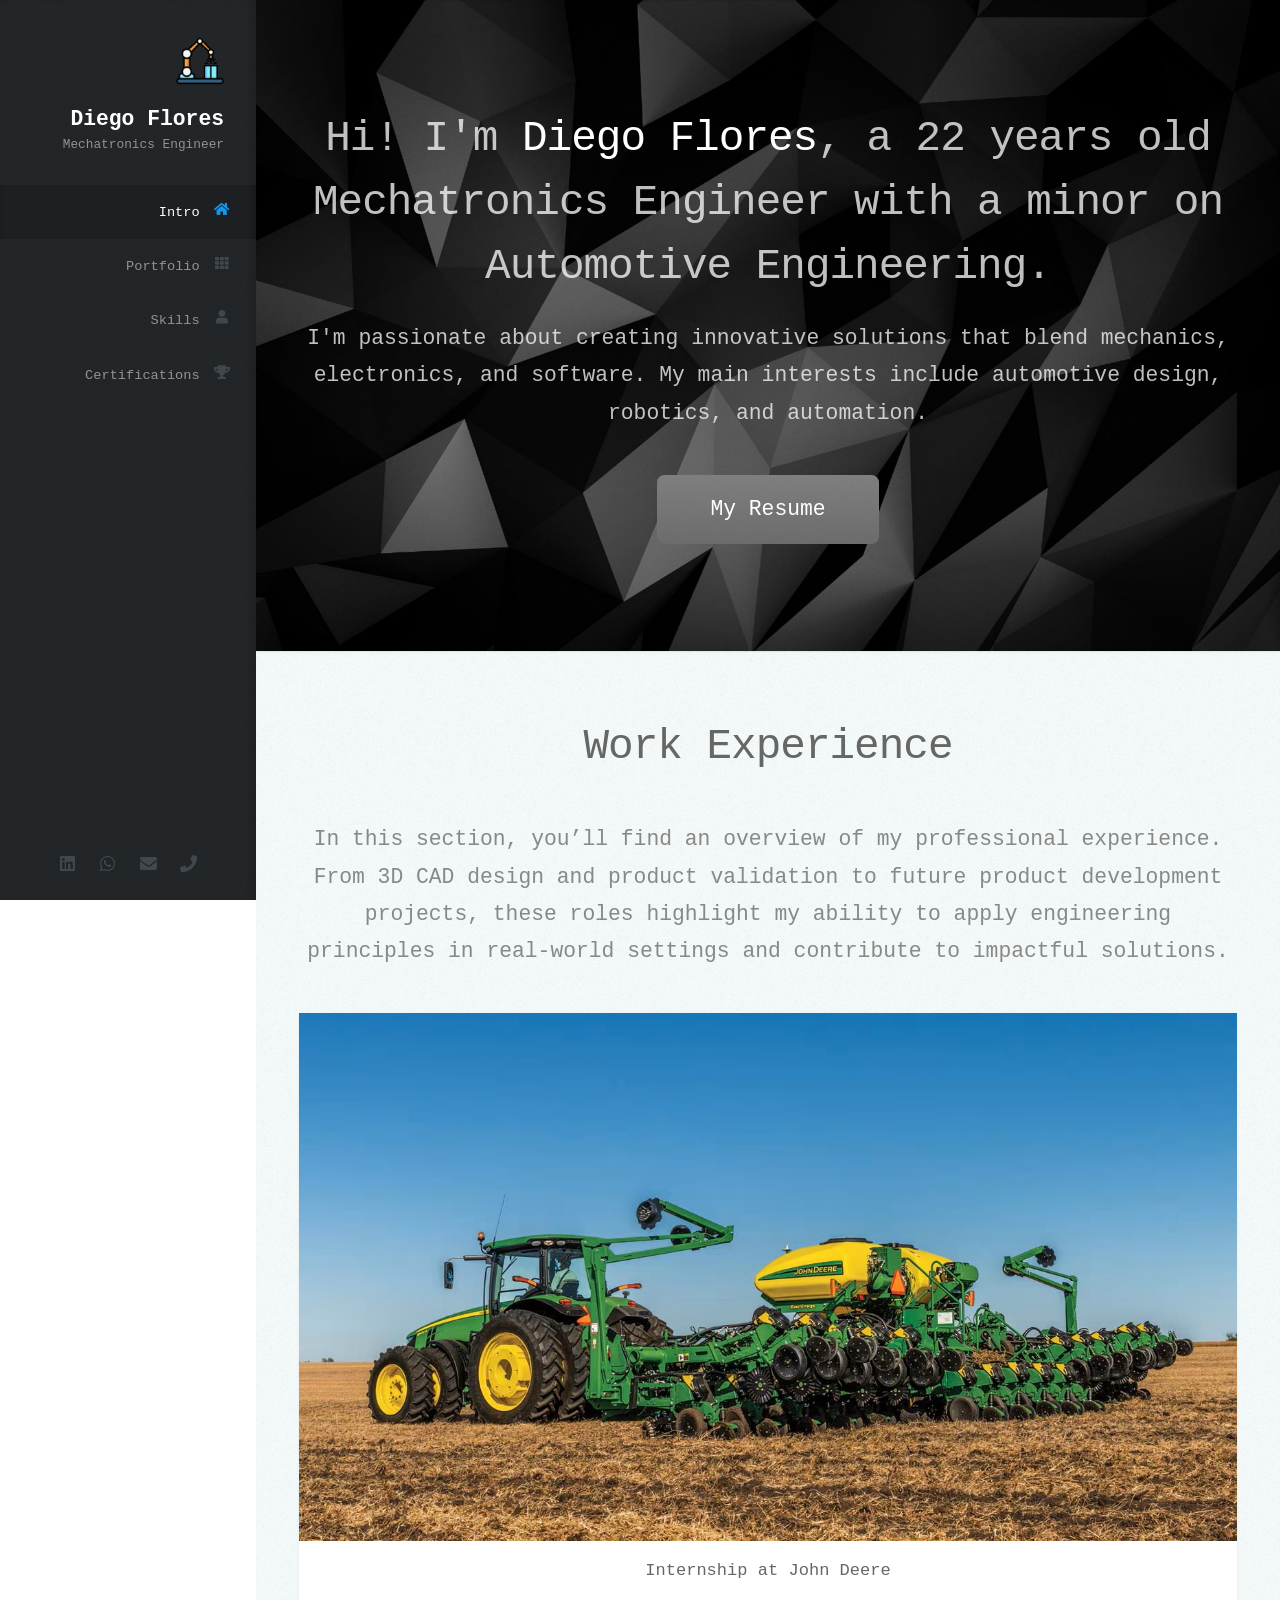
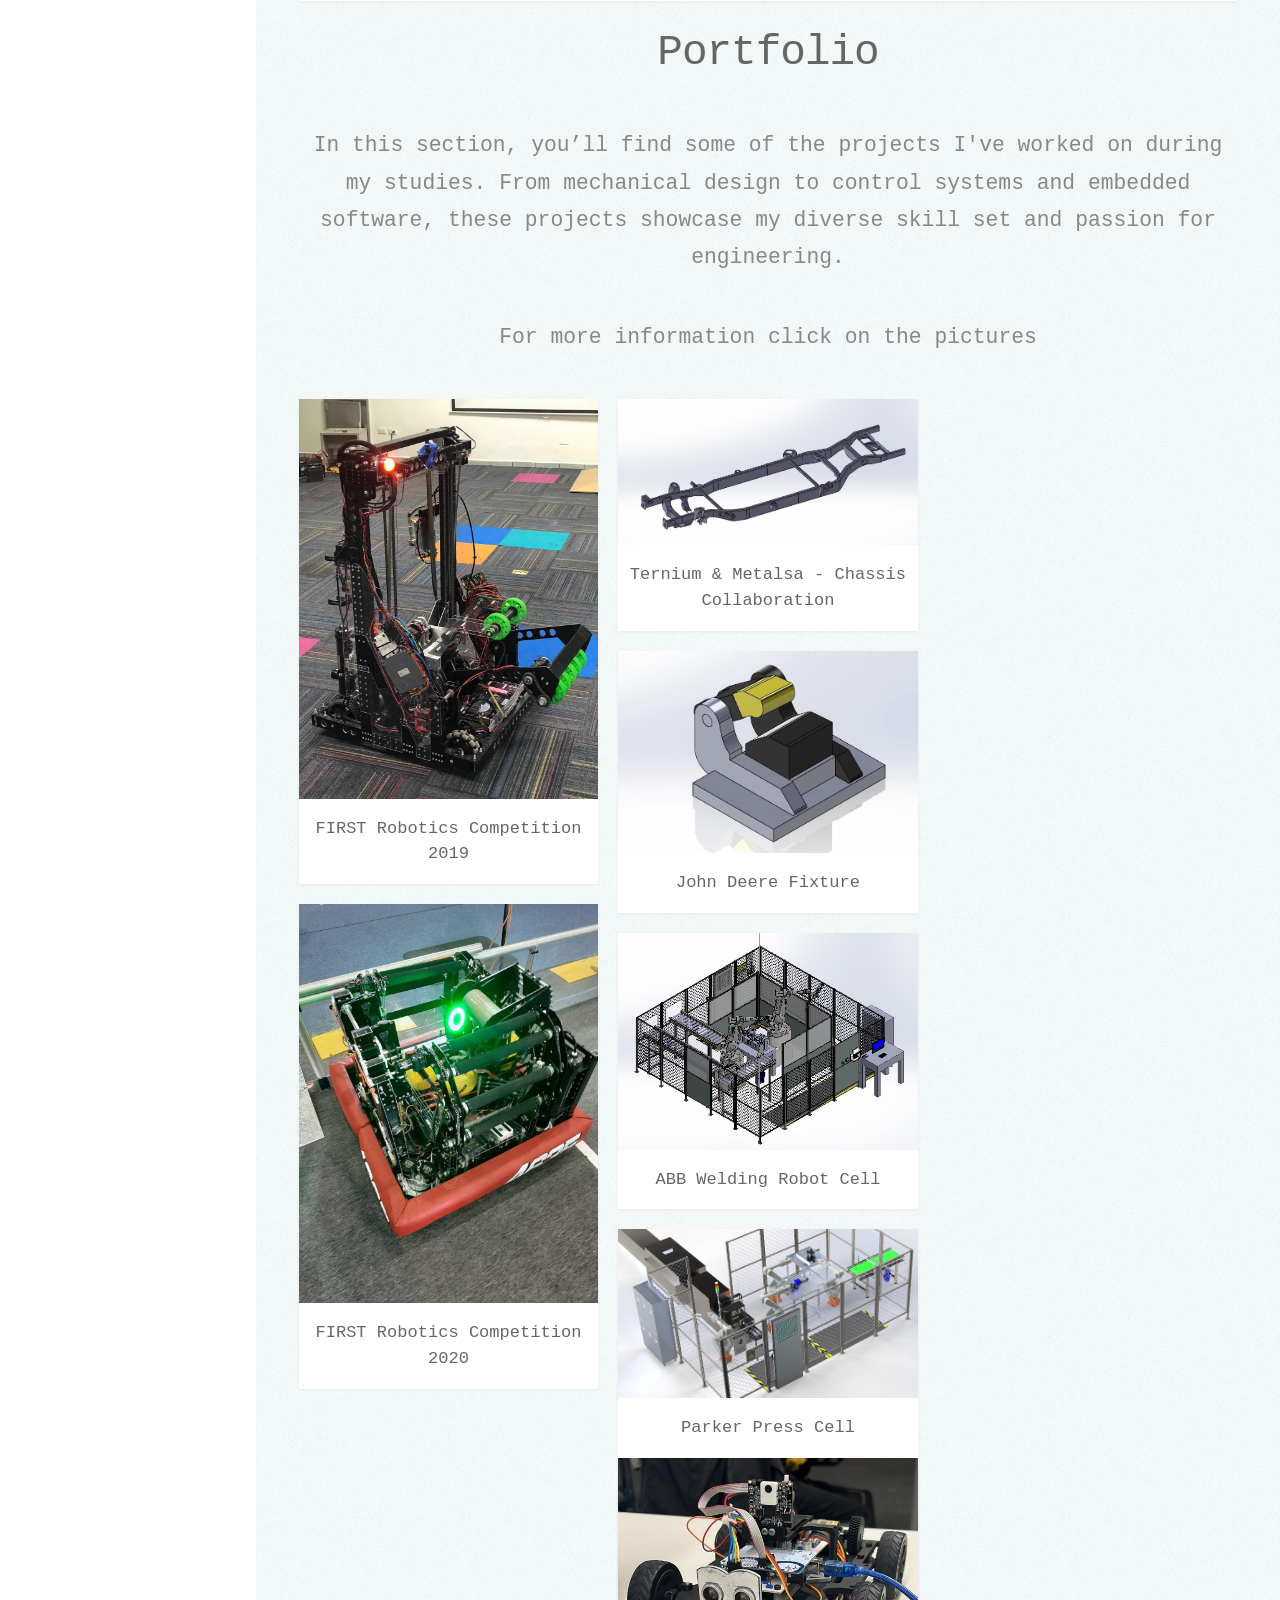
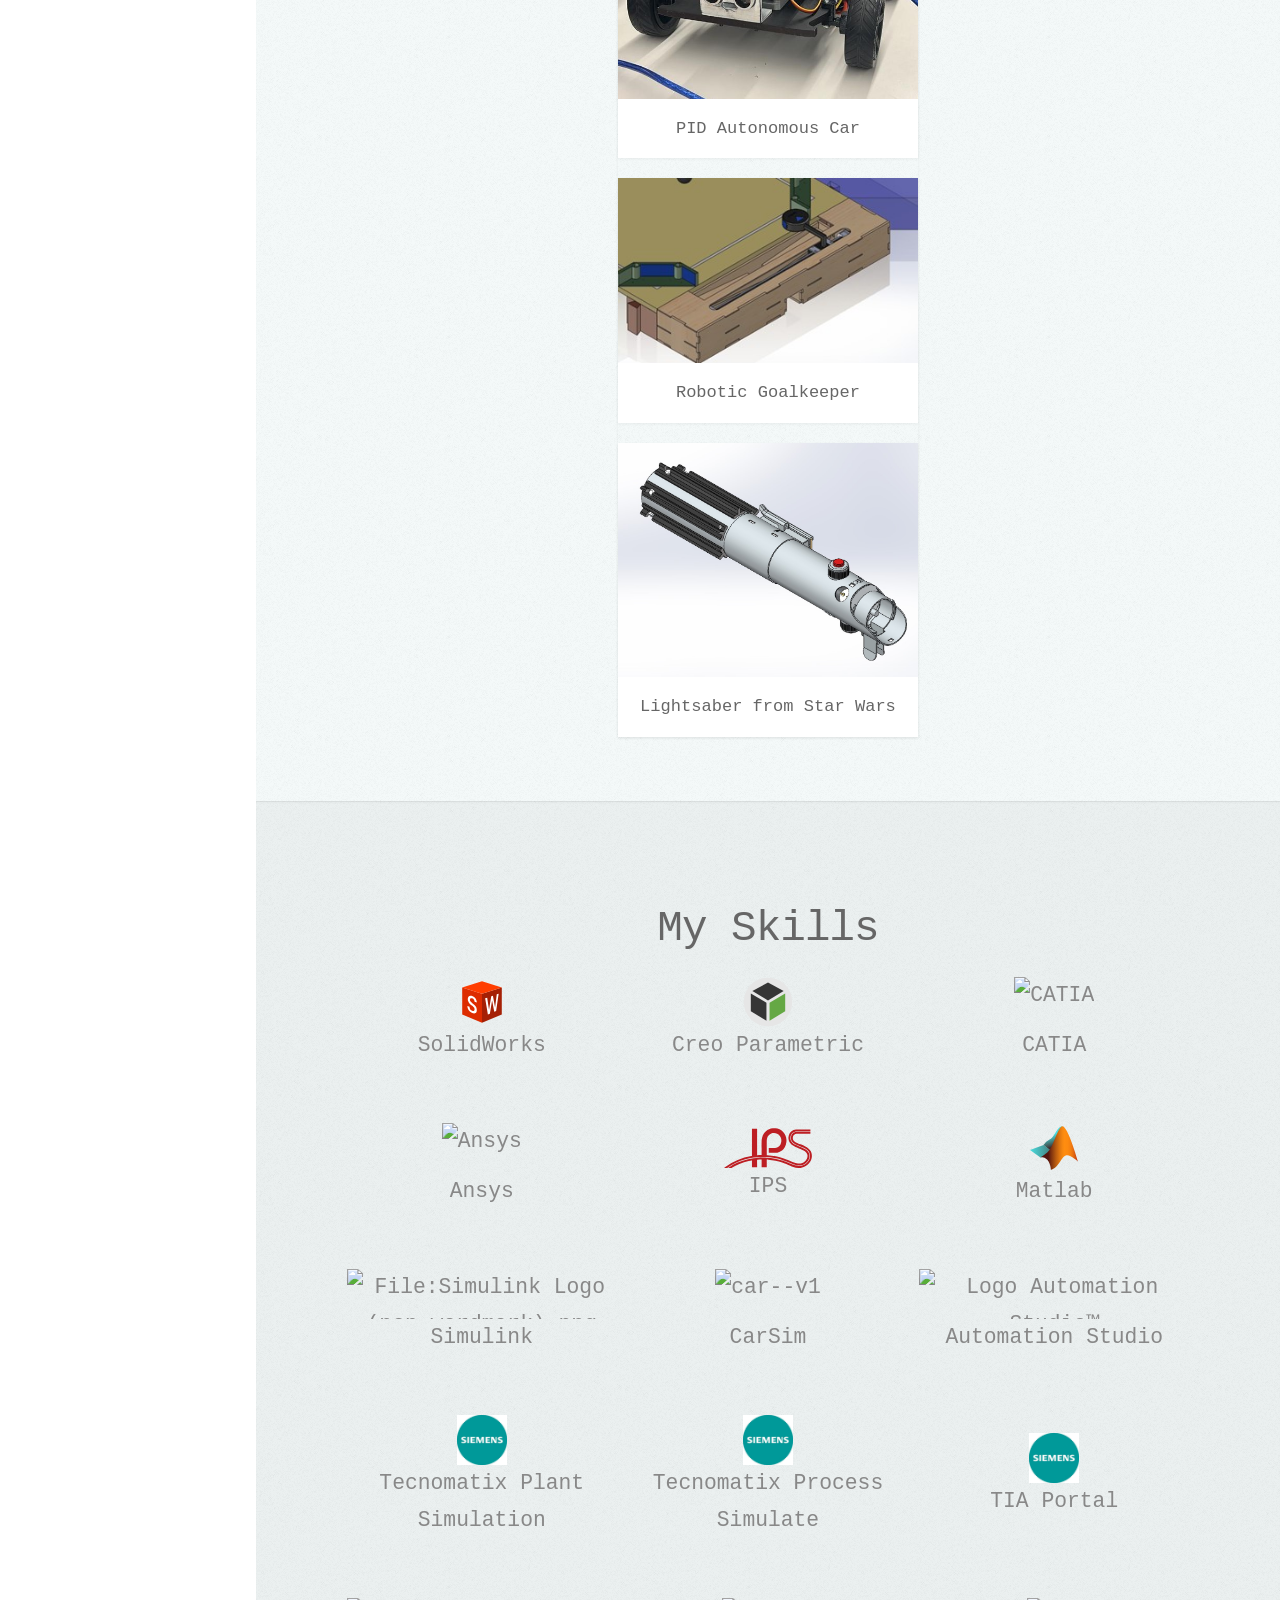
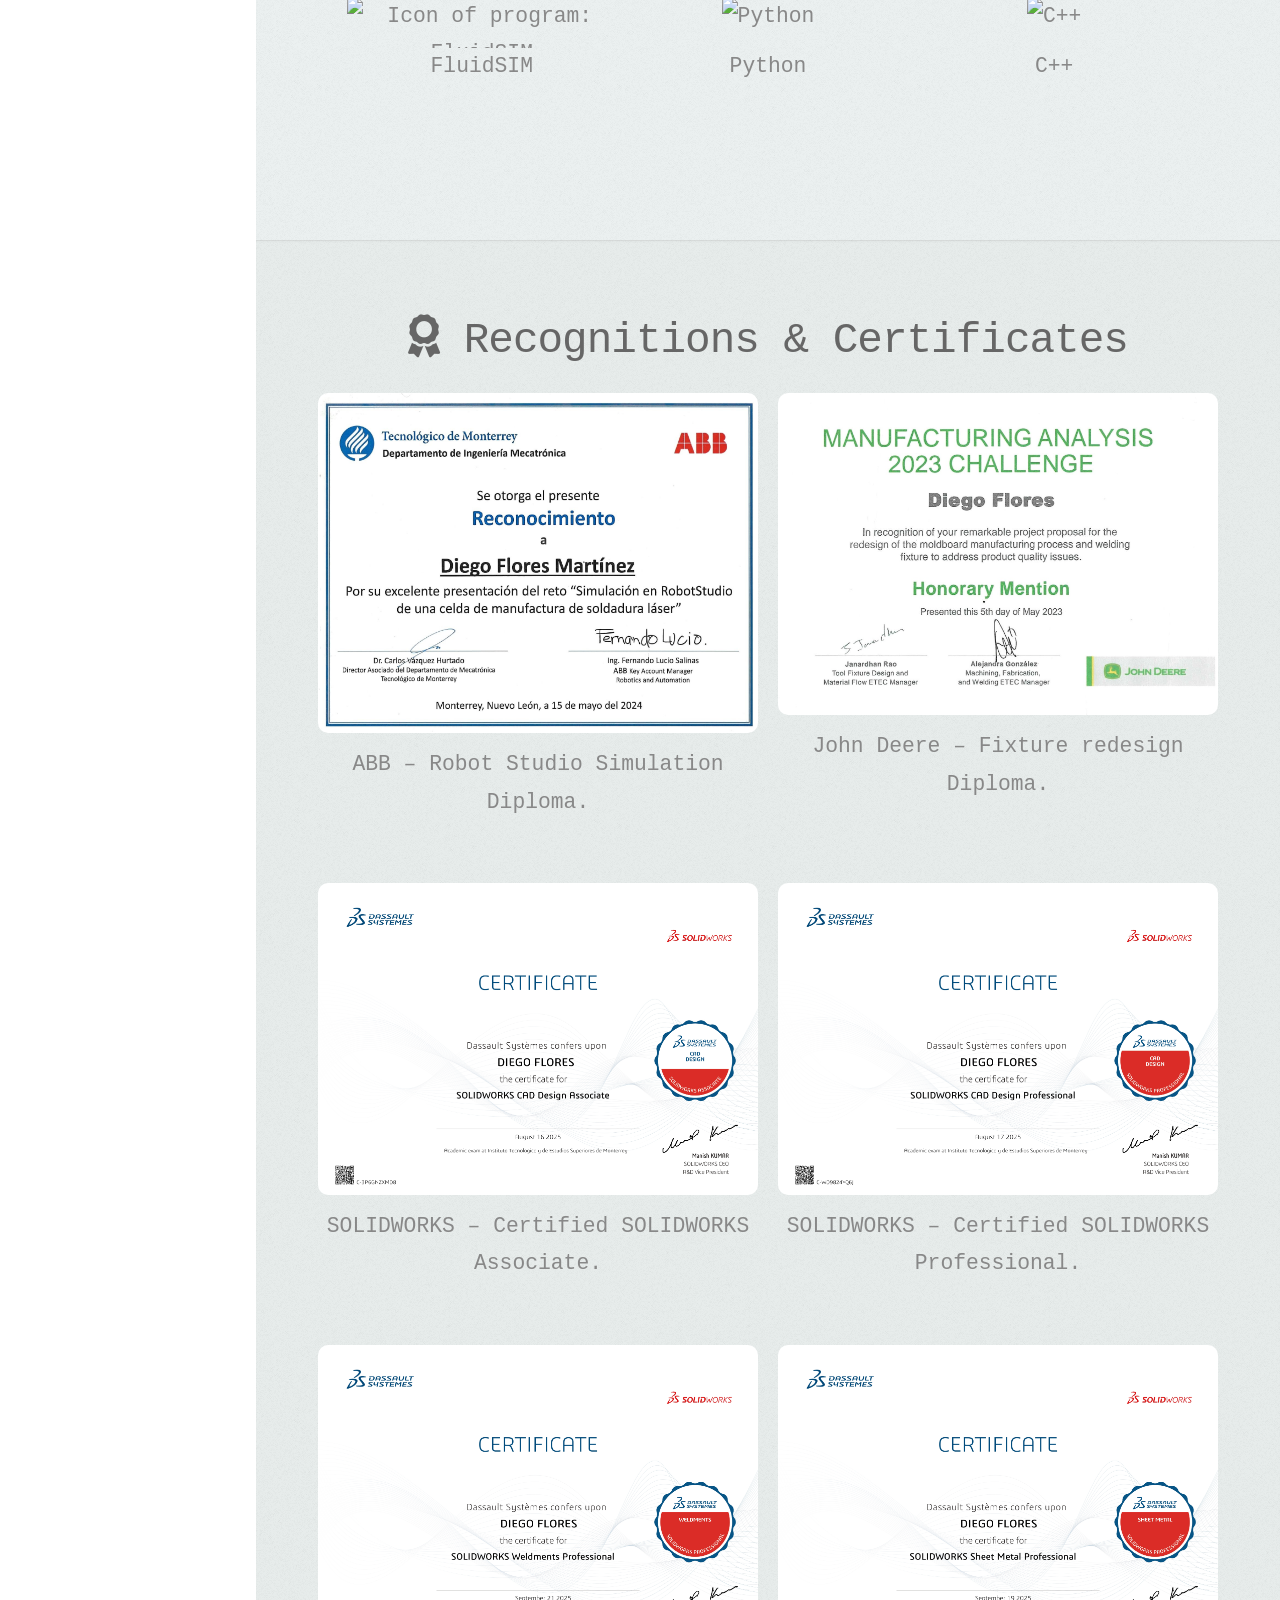
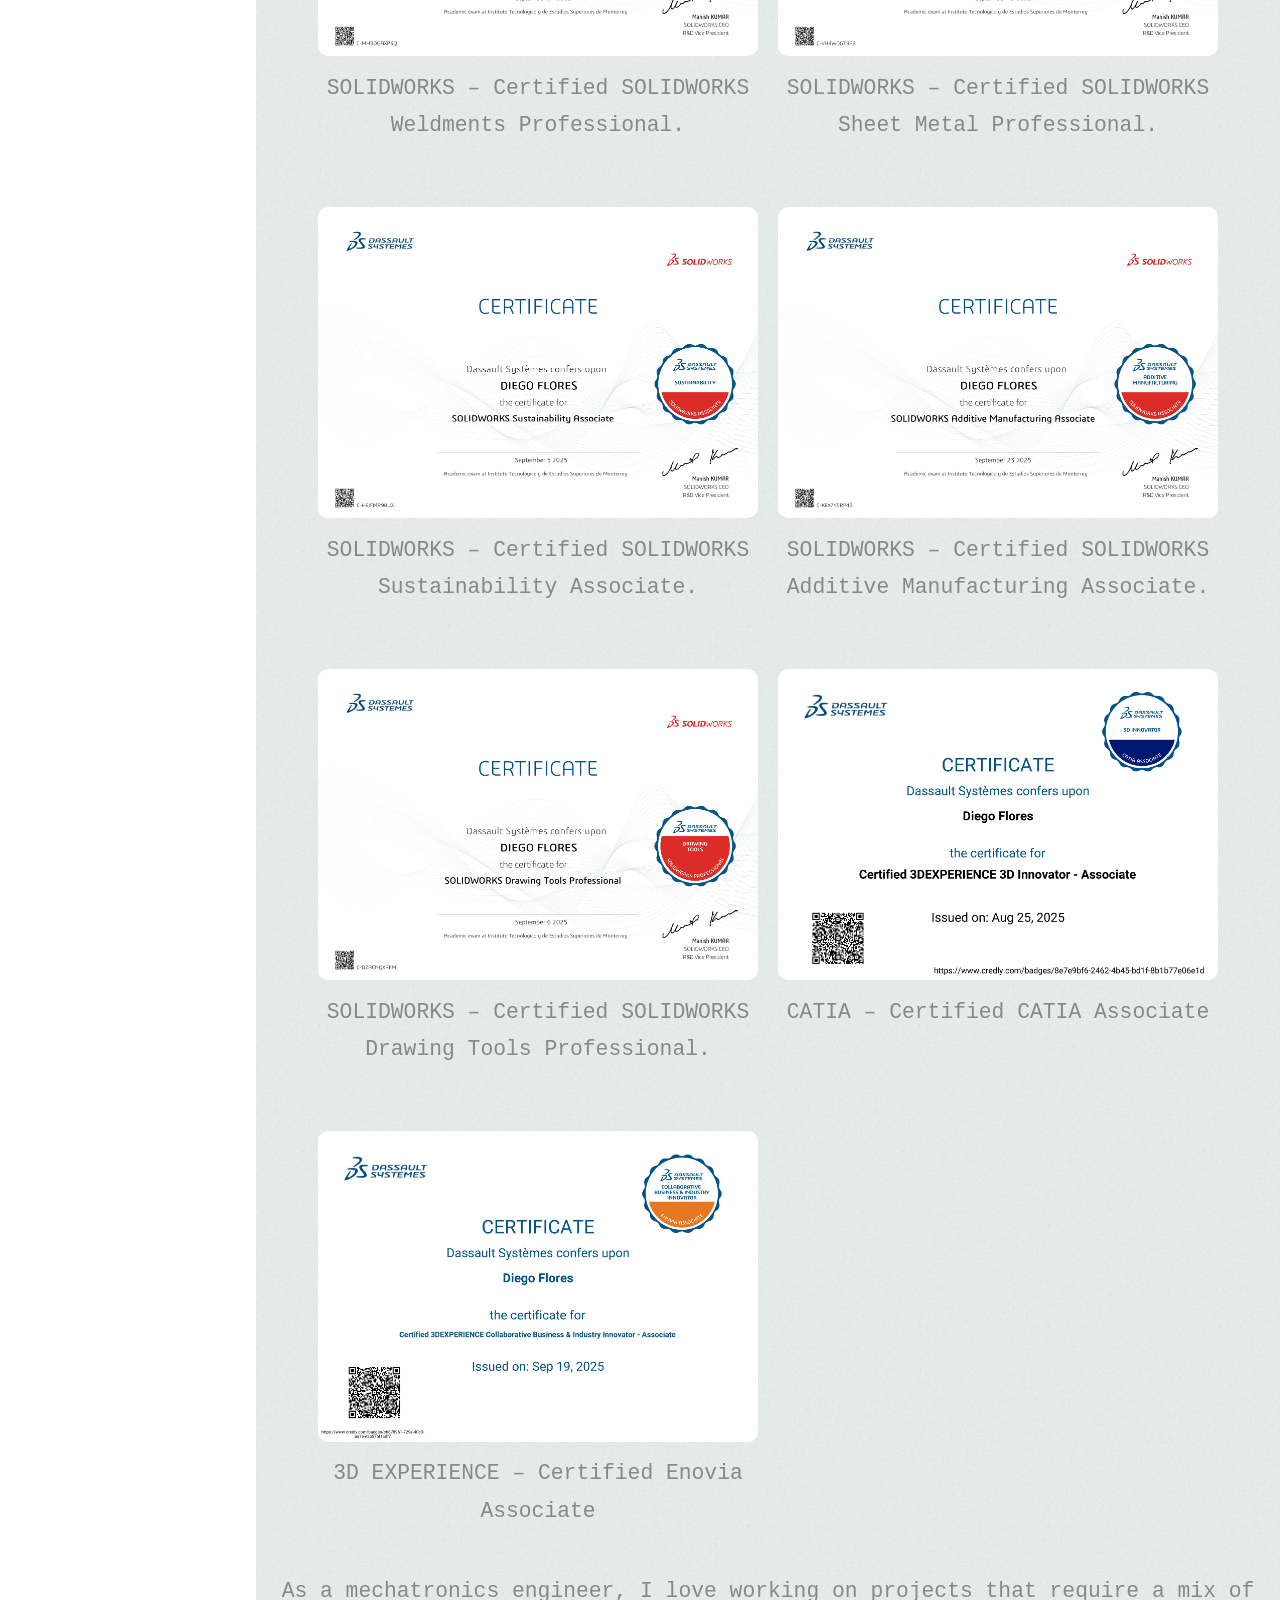
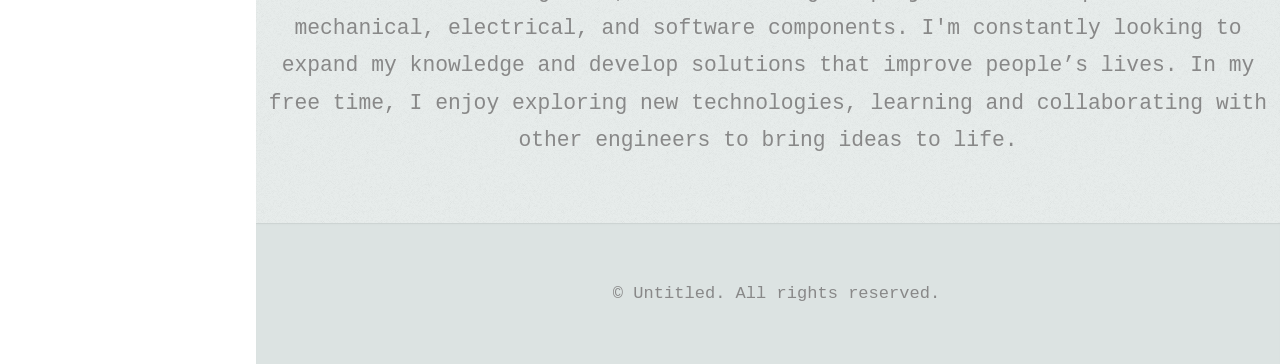
==== commit 101eb79a: "Update index.html" ====
--- a/index.html
+++ b/index.html
@@ -158,9 +158,9 @@
 							    </div>
 							  </div>
 							</article>
-
-
-							
+						</div>
+
+
 							  <!-- Ternium & Metalsa Chassis -->
 							  <div class="col-4 col-12-mobile">
 								<article class="item">
@@ -234,10 +234,9 @@
 							        </div>
 							      </div>
 							    </article>
-							  </div>
+
 							
 							  <!-- Parker Press Cell -->
-							  <div class="col-4 col-12-mobile">
 							    <article class="item">
 							      <a href="#" class="image fit"><img src="extras/Projects/CeldaParker.jpg" alt="Parker Press Cell" /></a>
 							      <header>
@@ -257,6 +256,7 @@
 							      </div>
 							
 							      <!-- PID Autonomous Car -->
+								<div class="col-4 col-12-mobile">
 							      <article class="item">
 							        <a href="#" class="image fit"><img src="extras/Projects/Carrito_Autónomo.jpg" alt="PID Autonomous Car" /></a>
 							        <header>
@@ -549,3 +549,4 @@
 
 
 
+
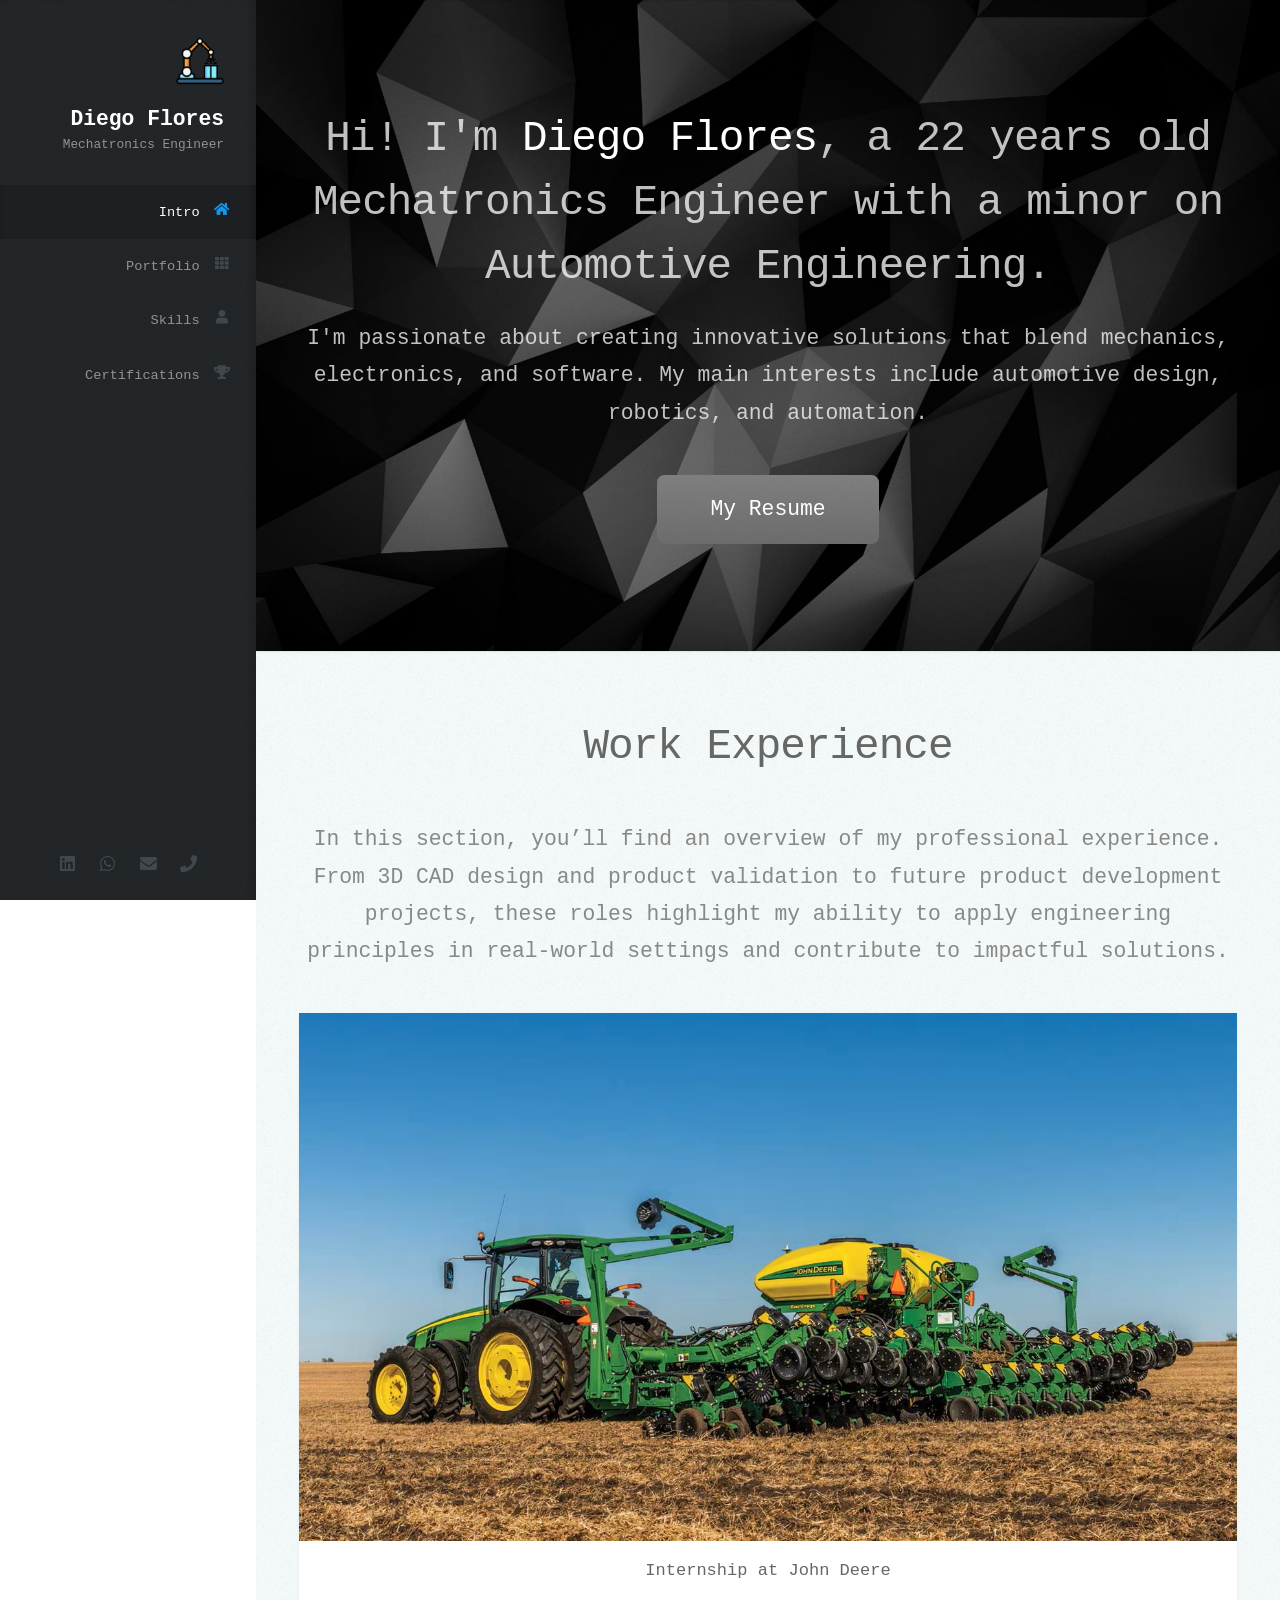
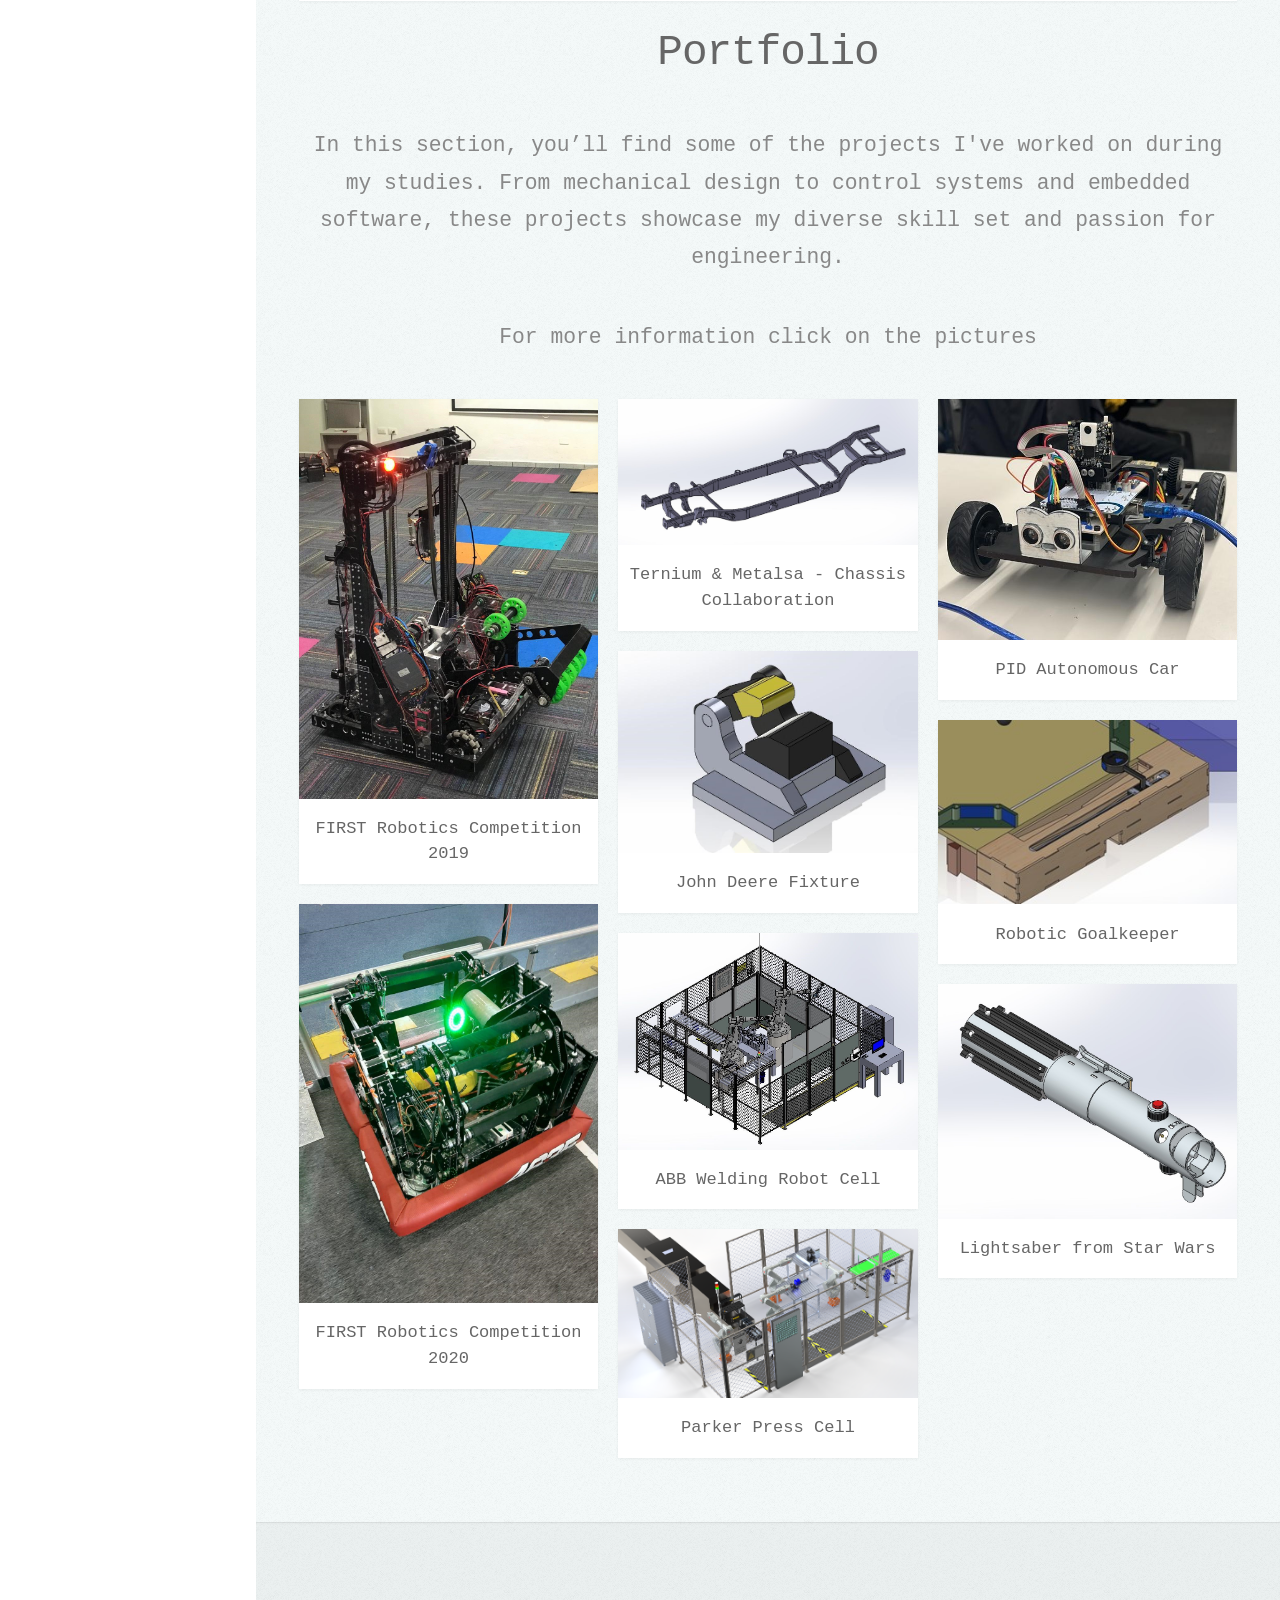
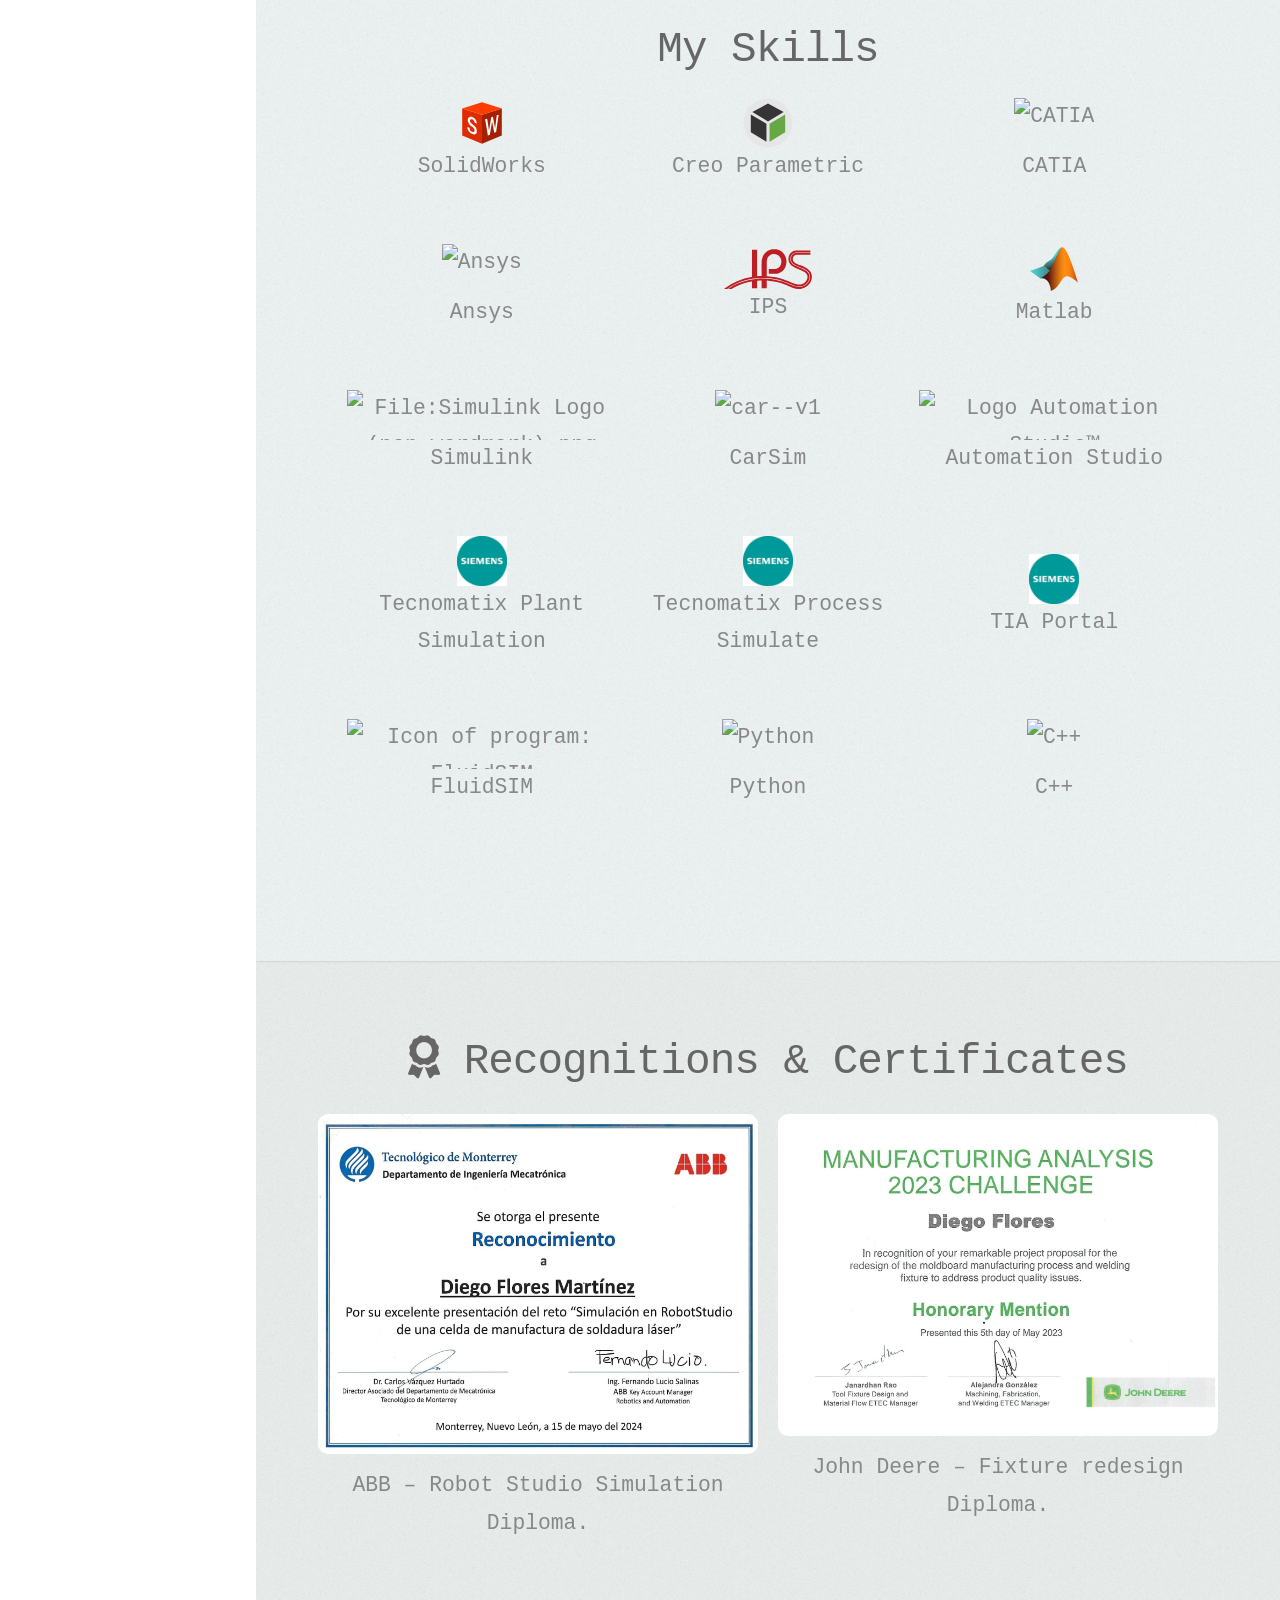
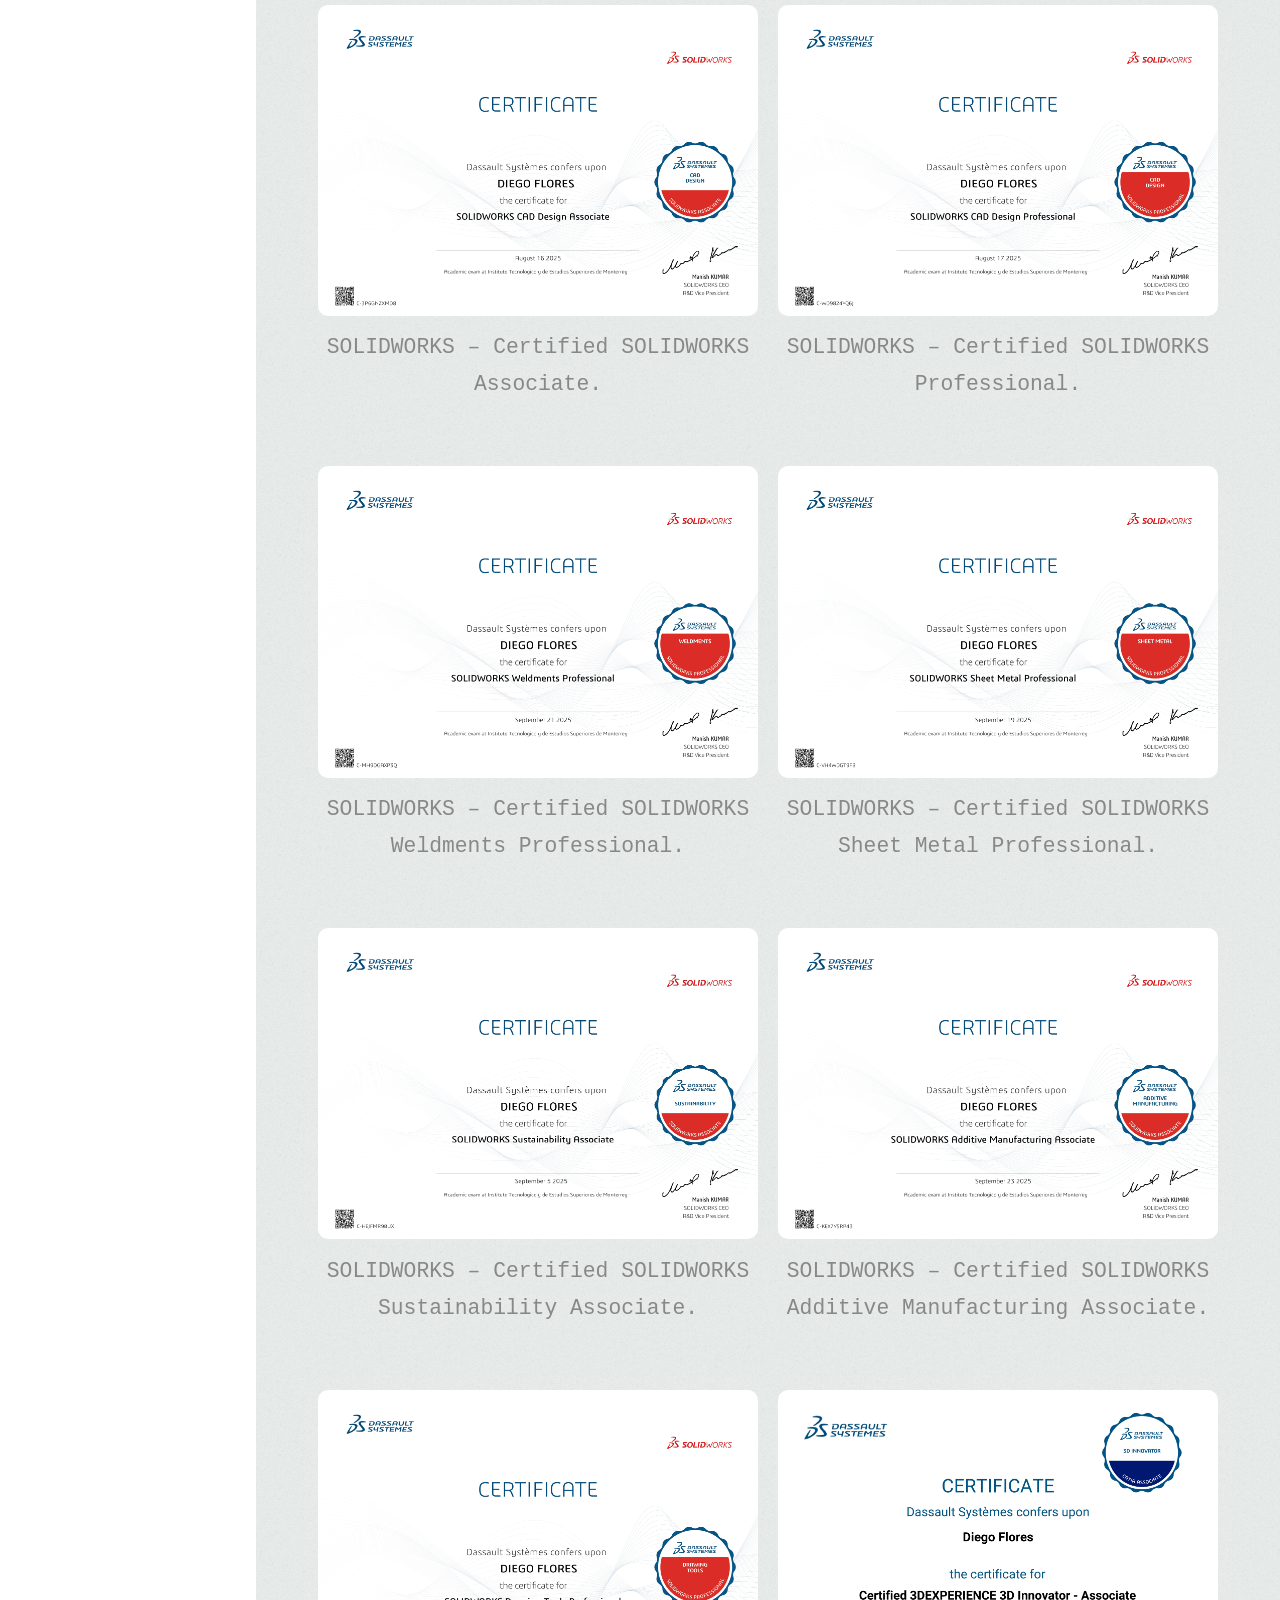
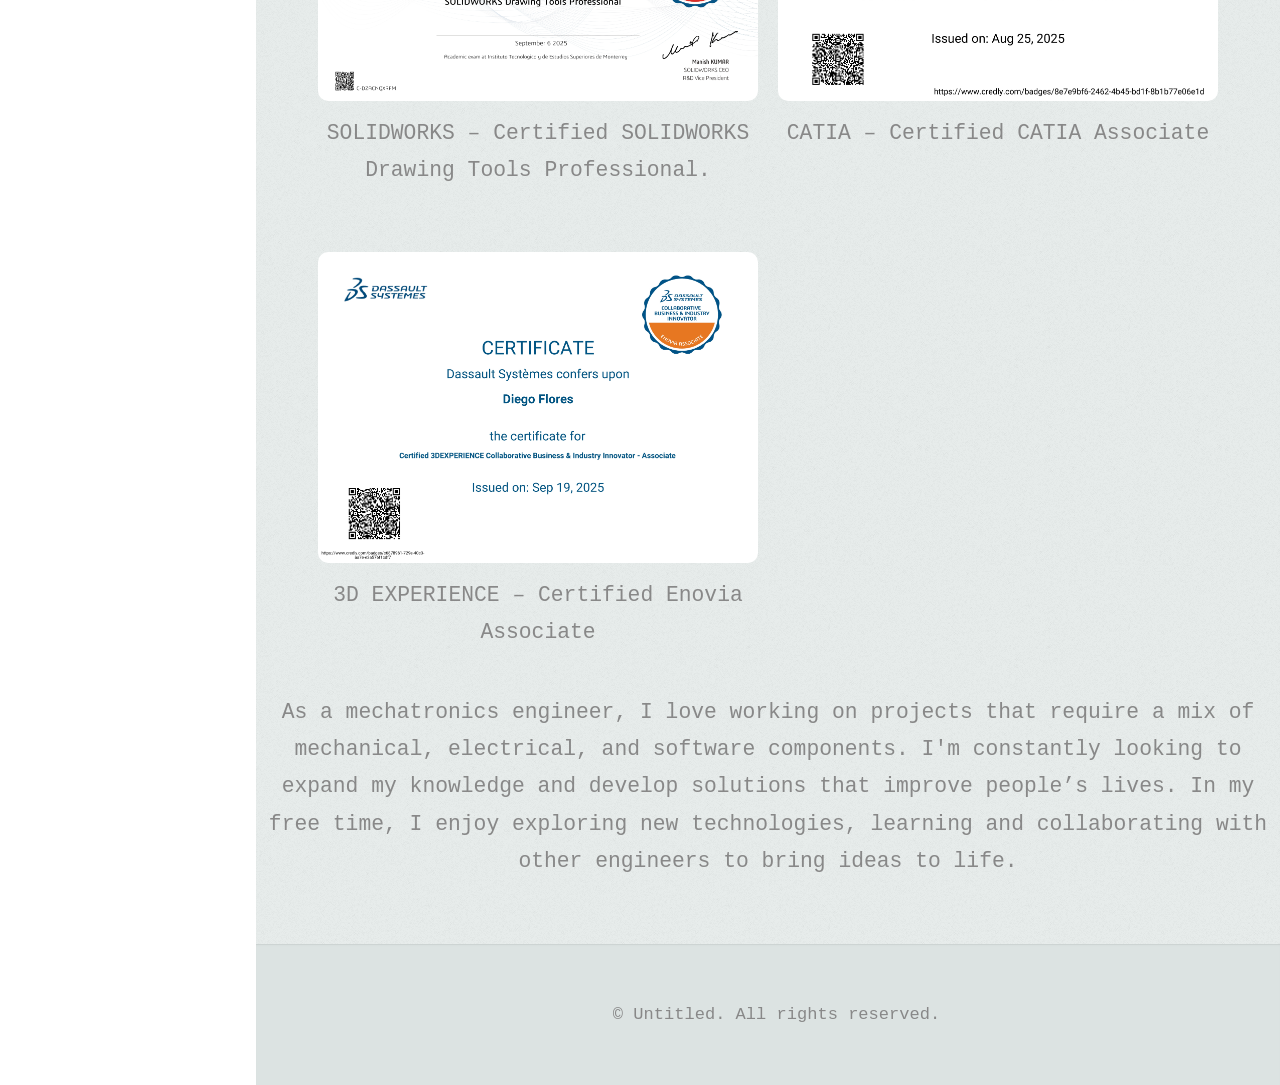
==== commit f2514078: "Update index.html" ====
--- a/index.html
+++ b/index.html
@@ -254,6 +254,8 @@
 								      <li>Developed expertise in <strong>industrial automation, robotic integration, process optimization, safety validation, and ergonomic design</strong>.</li>
 							        </ul>
 							      </div>
+									</article>							
+								</div>
 							
 							      <!-- PID Autonomous Car -->
 								<div class="col-4 col-12-mobile">
@@ -550,3 +552,4 @@
 
 
 
+
